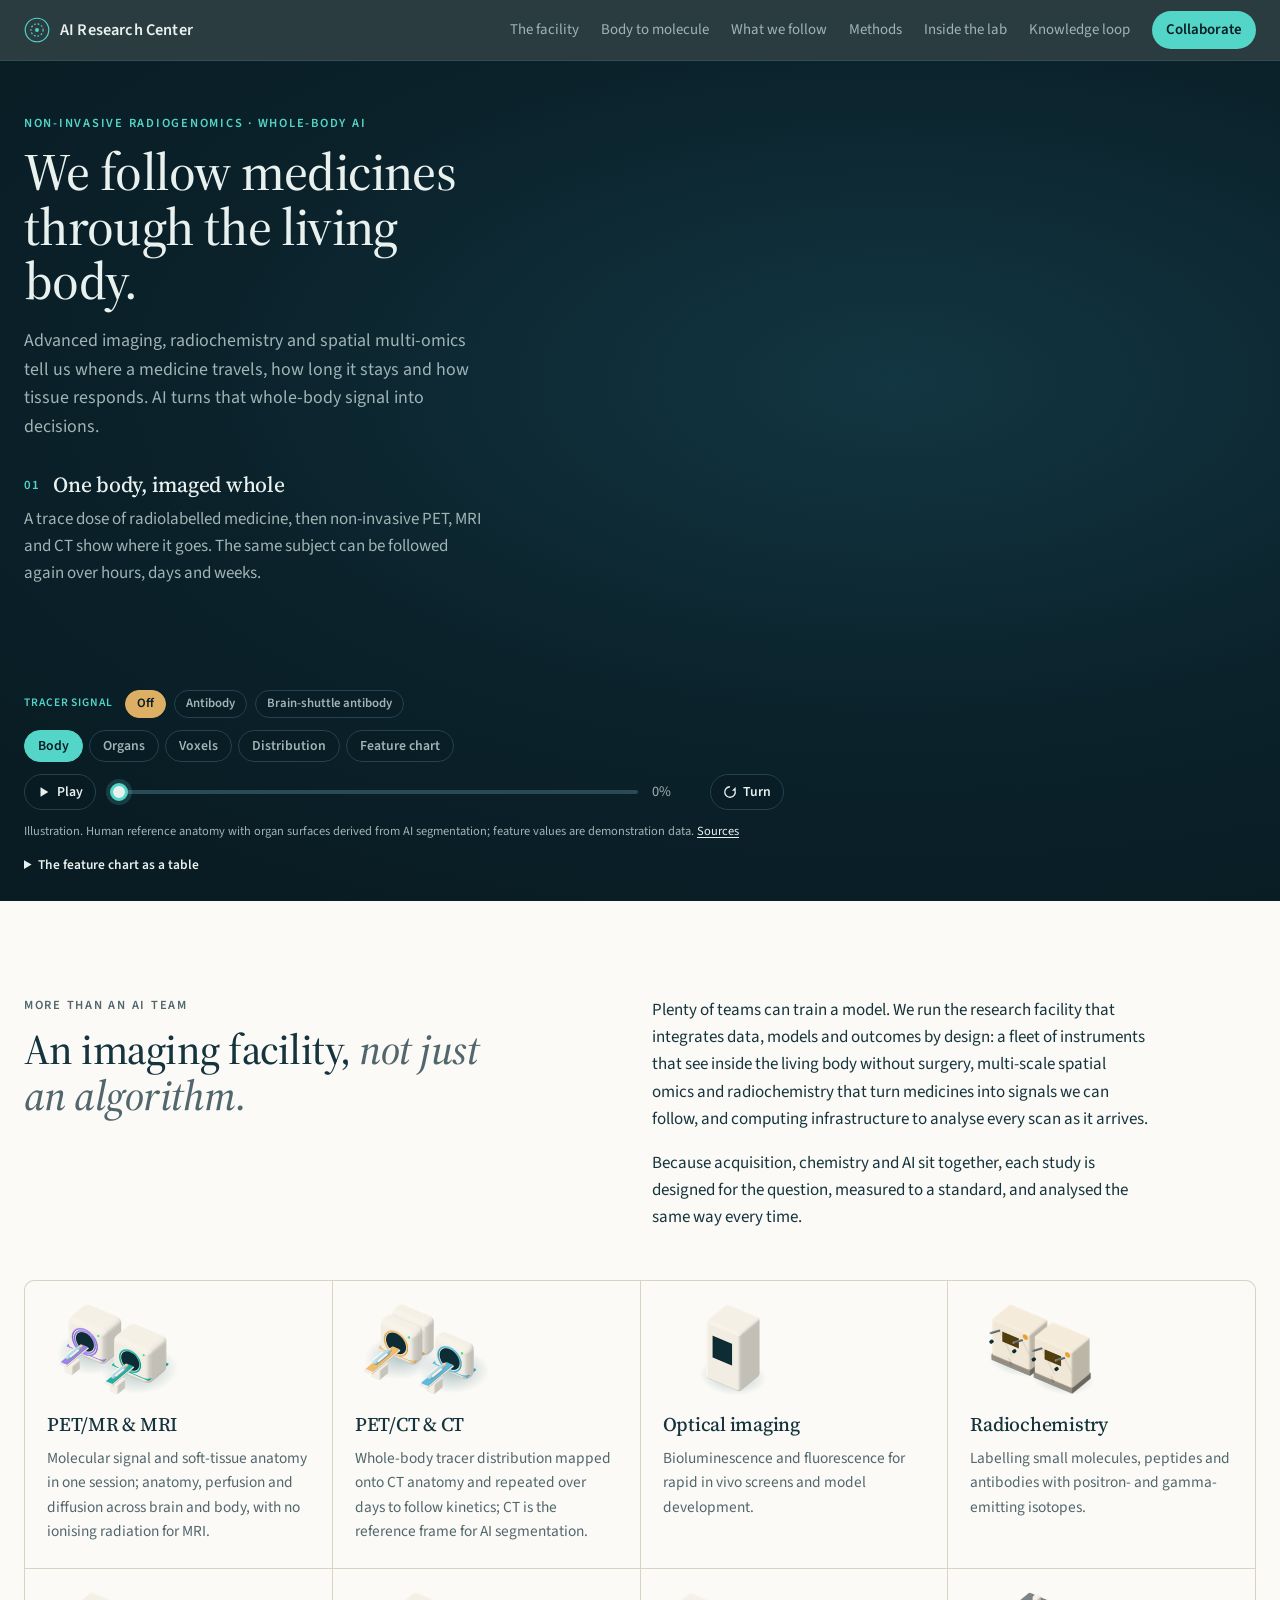
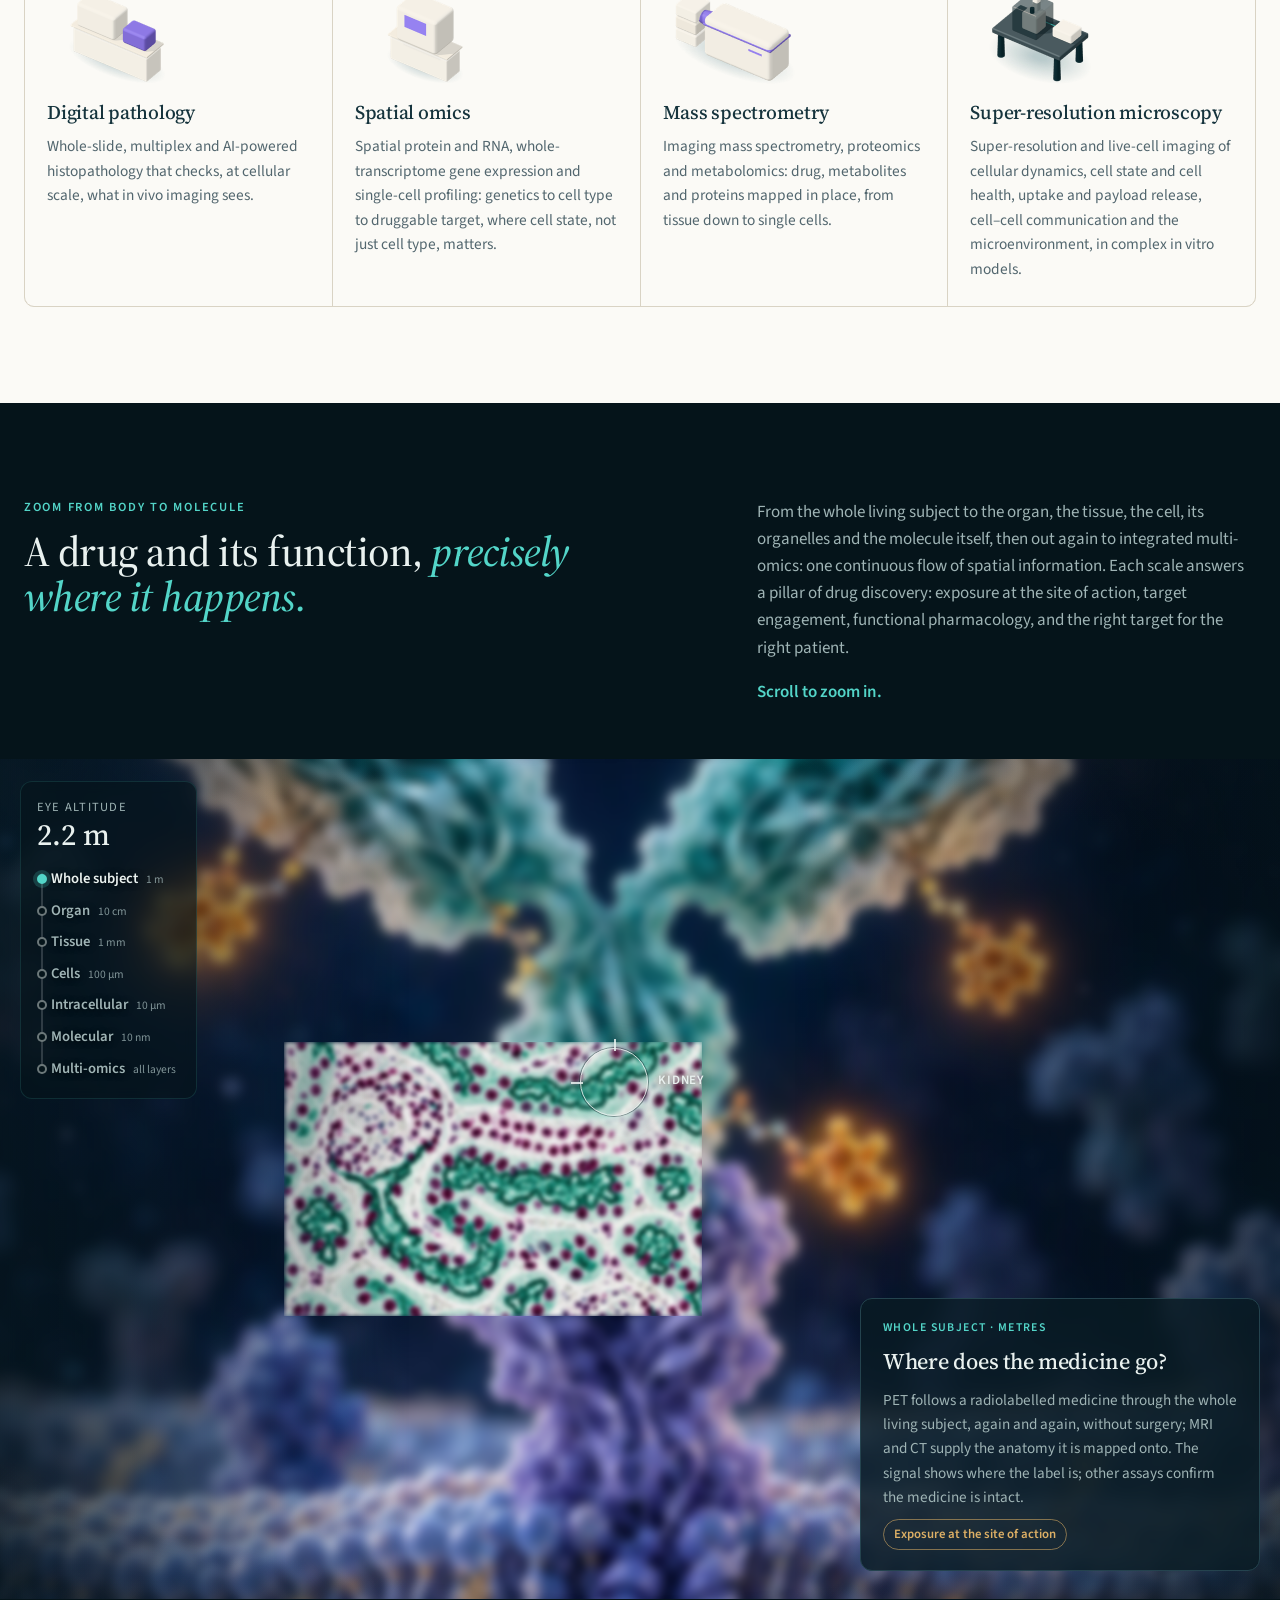
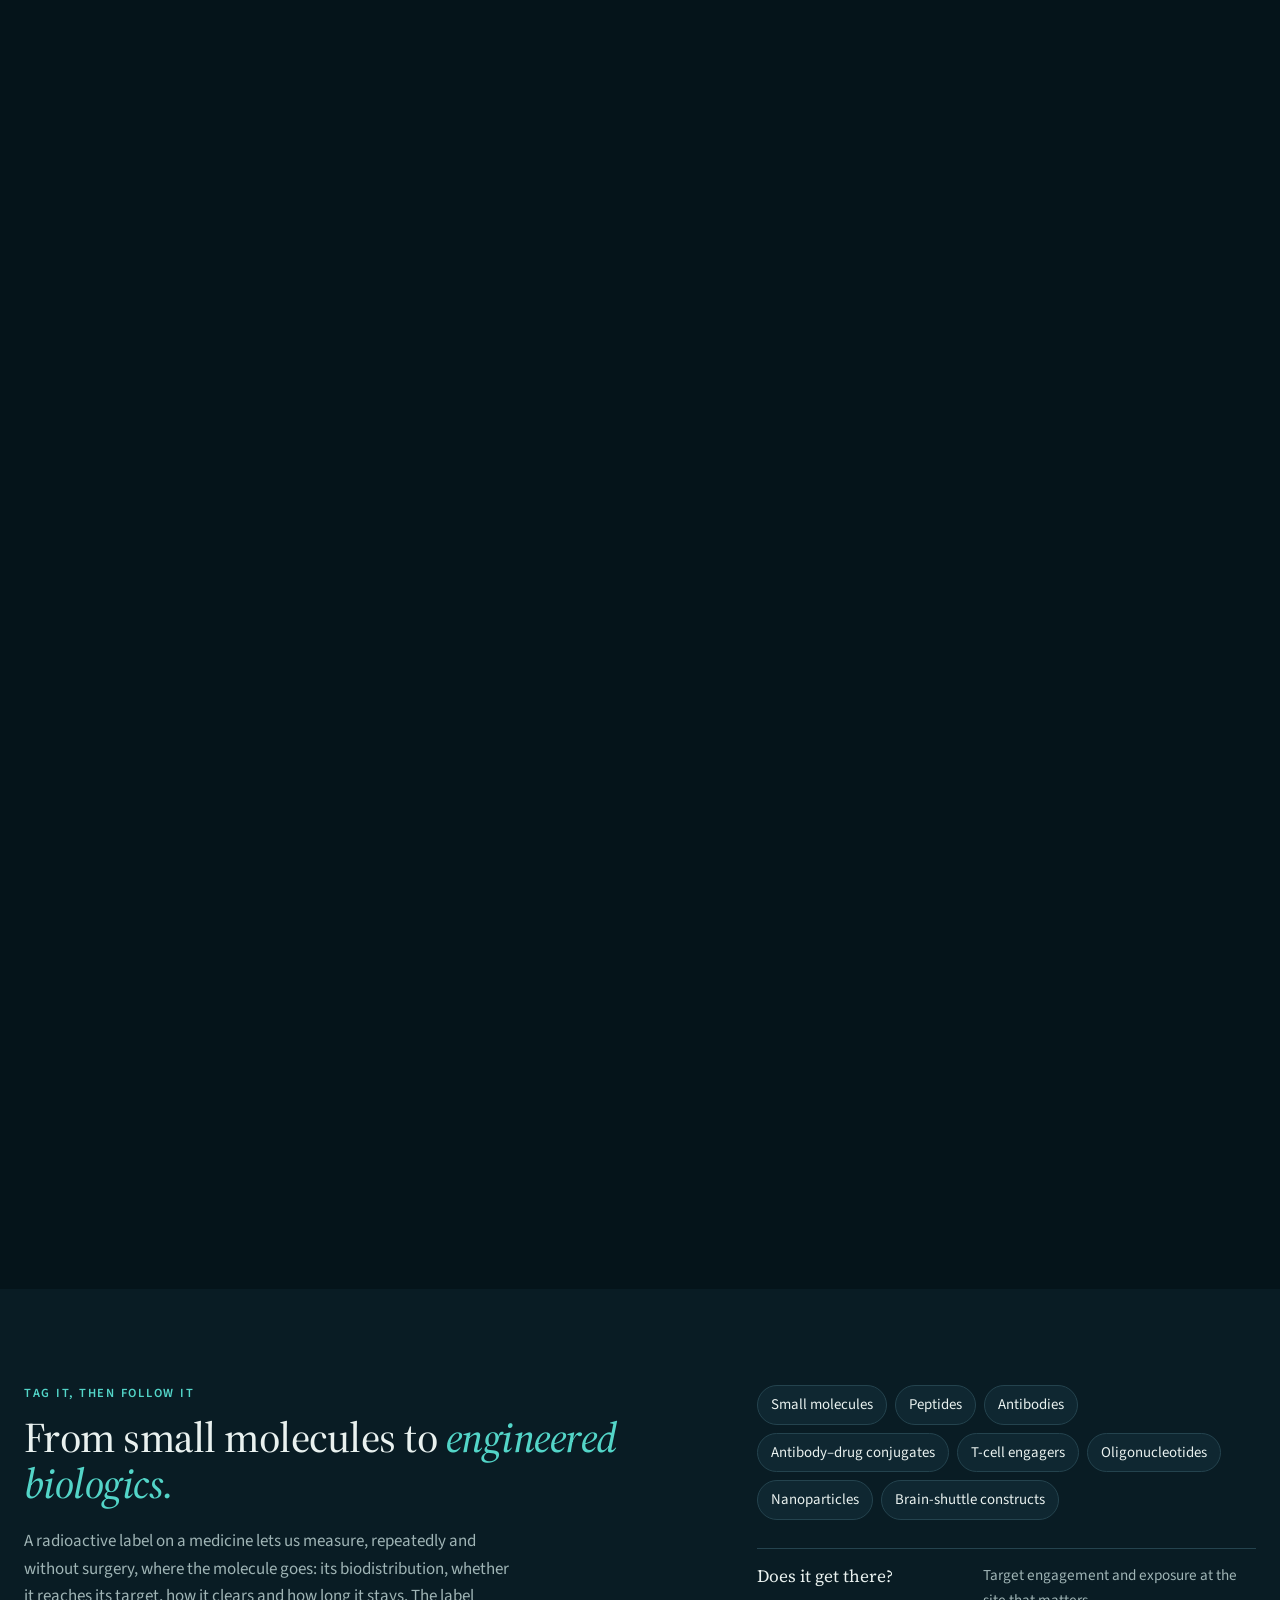
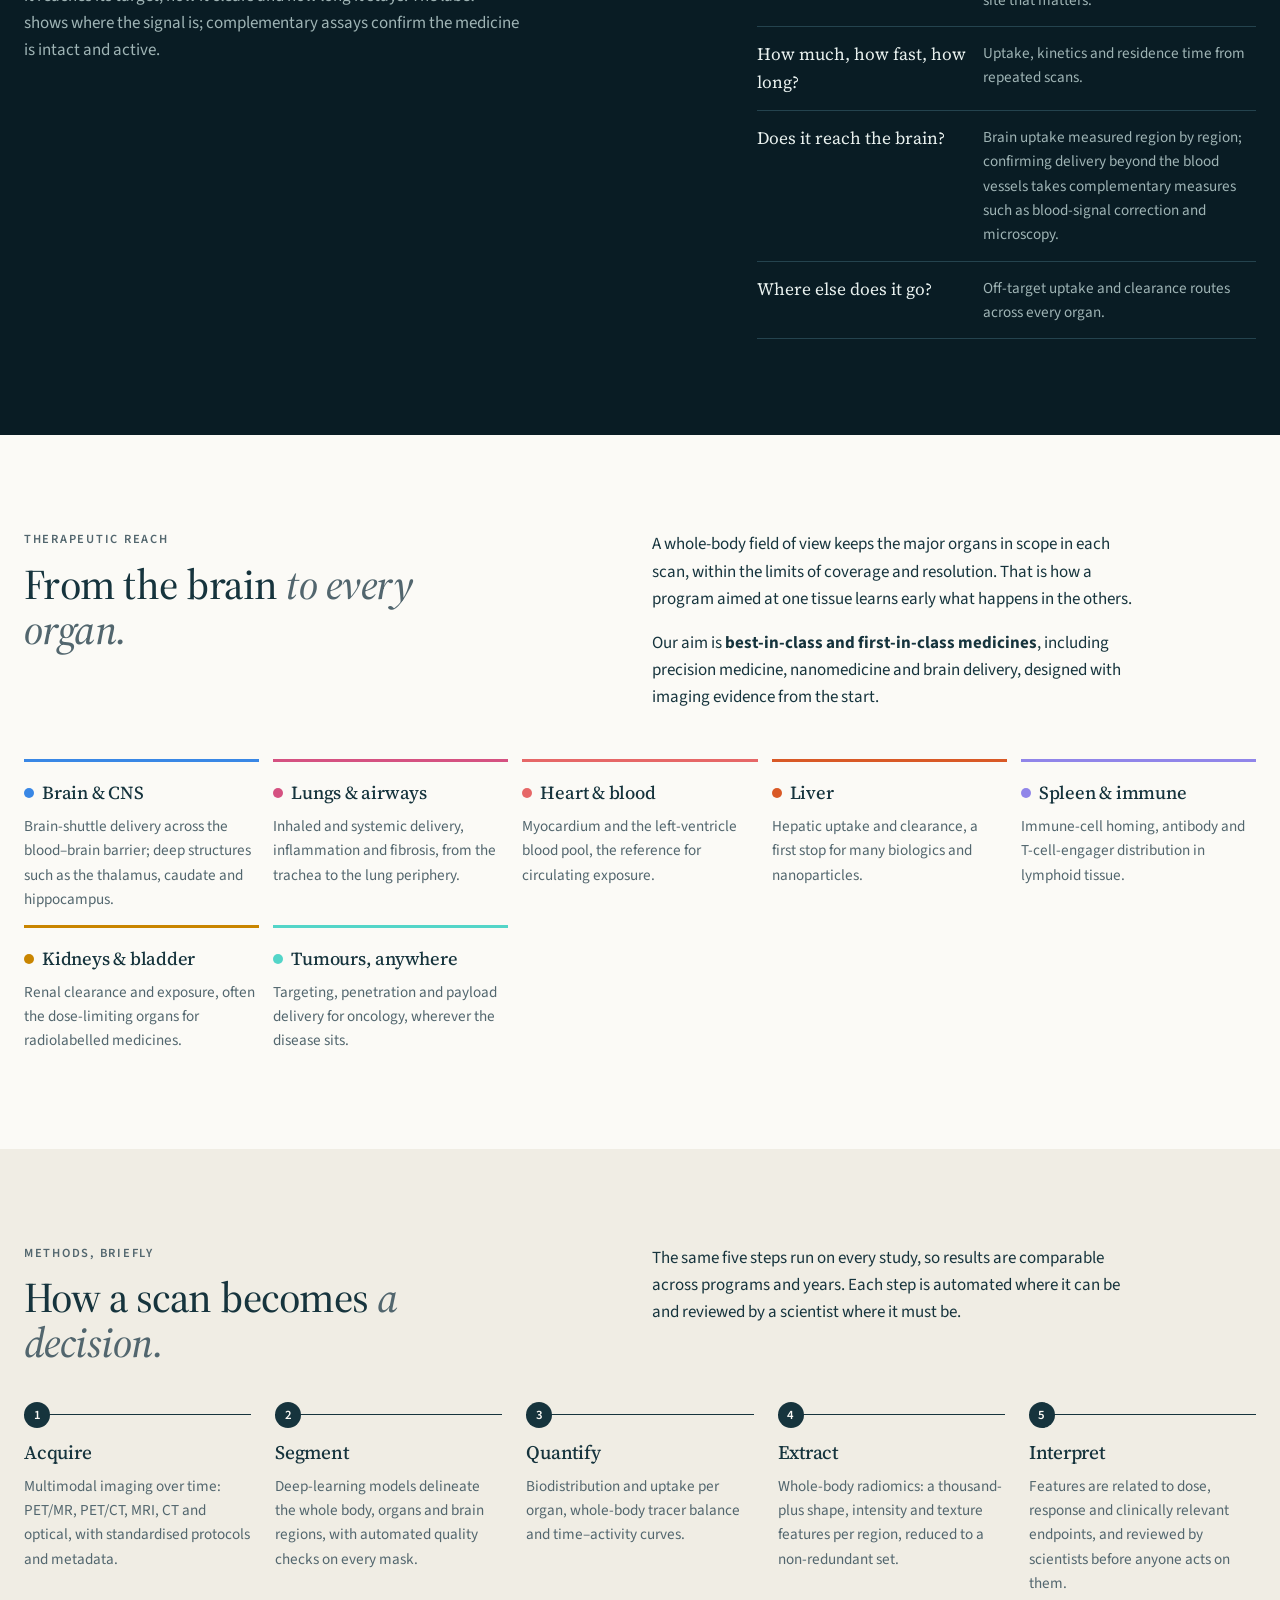
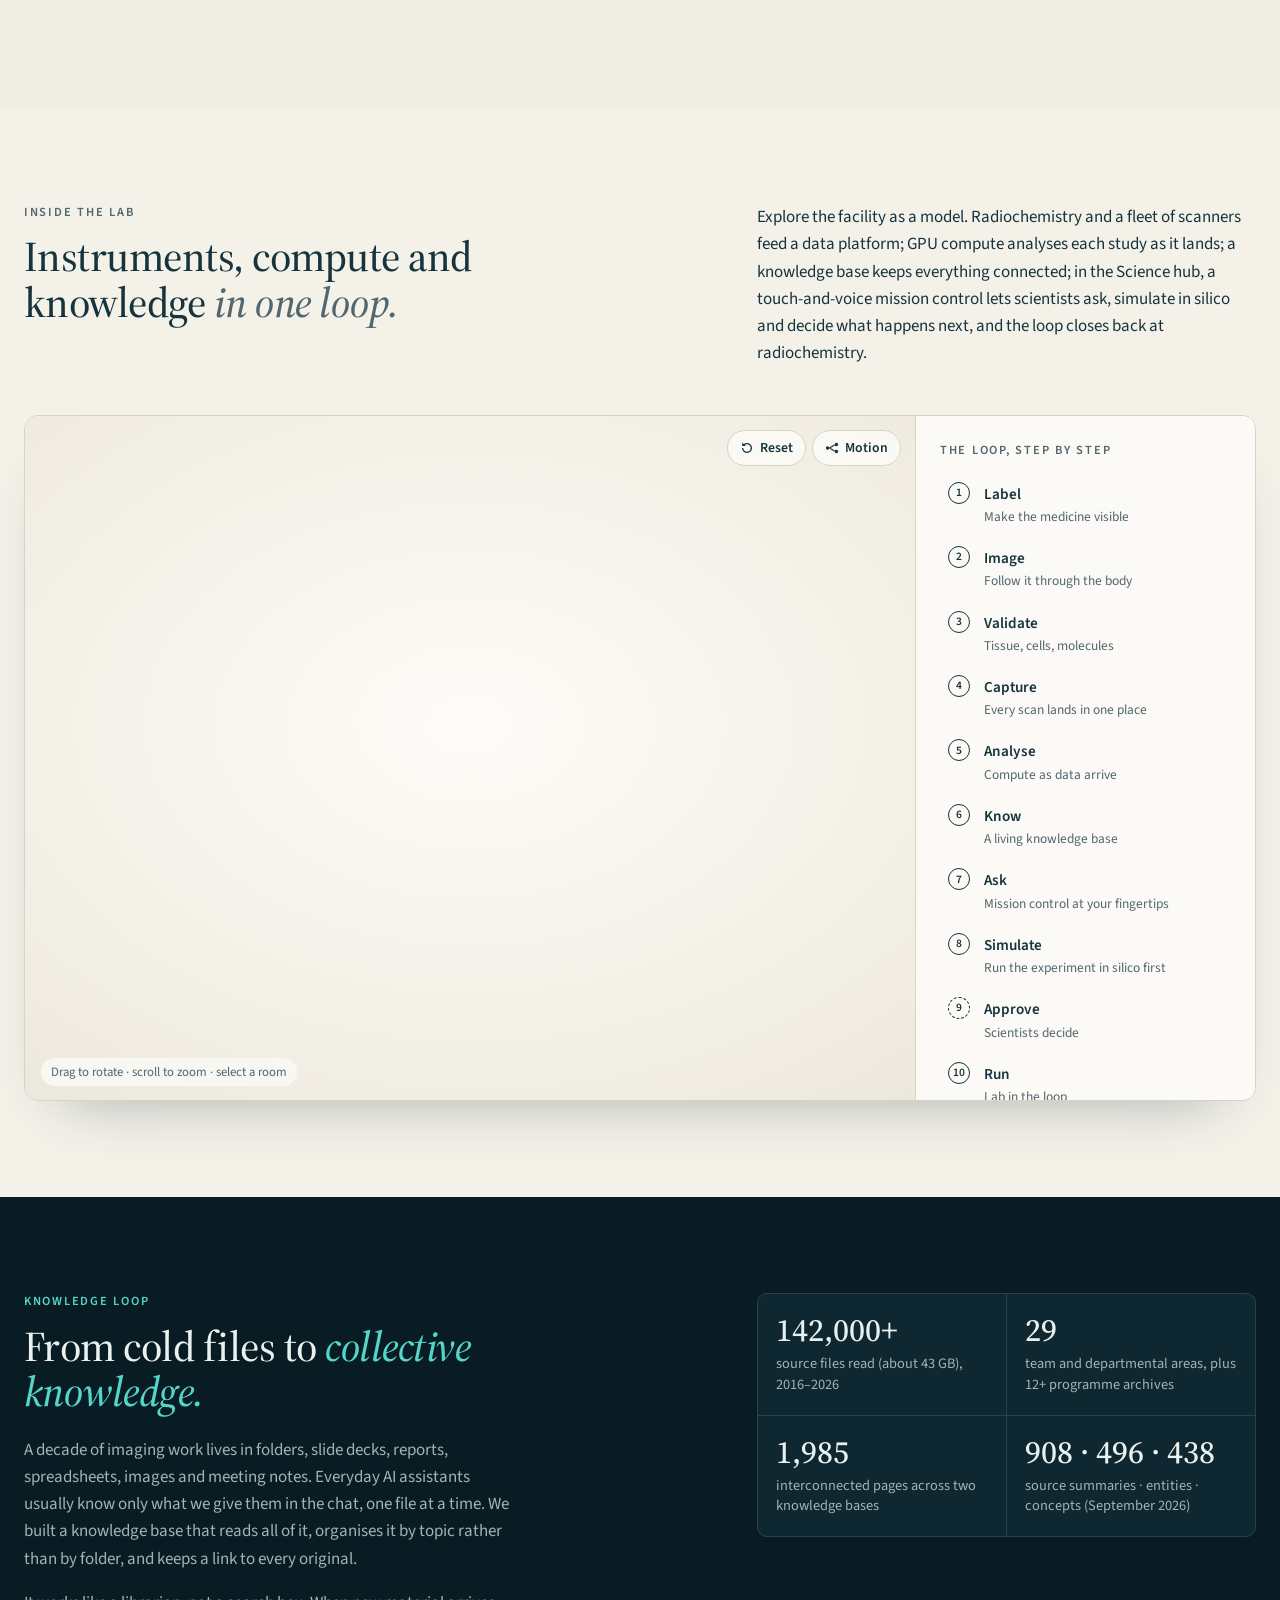
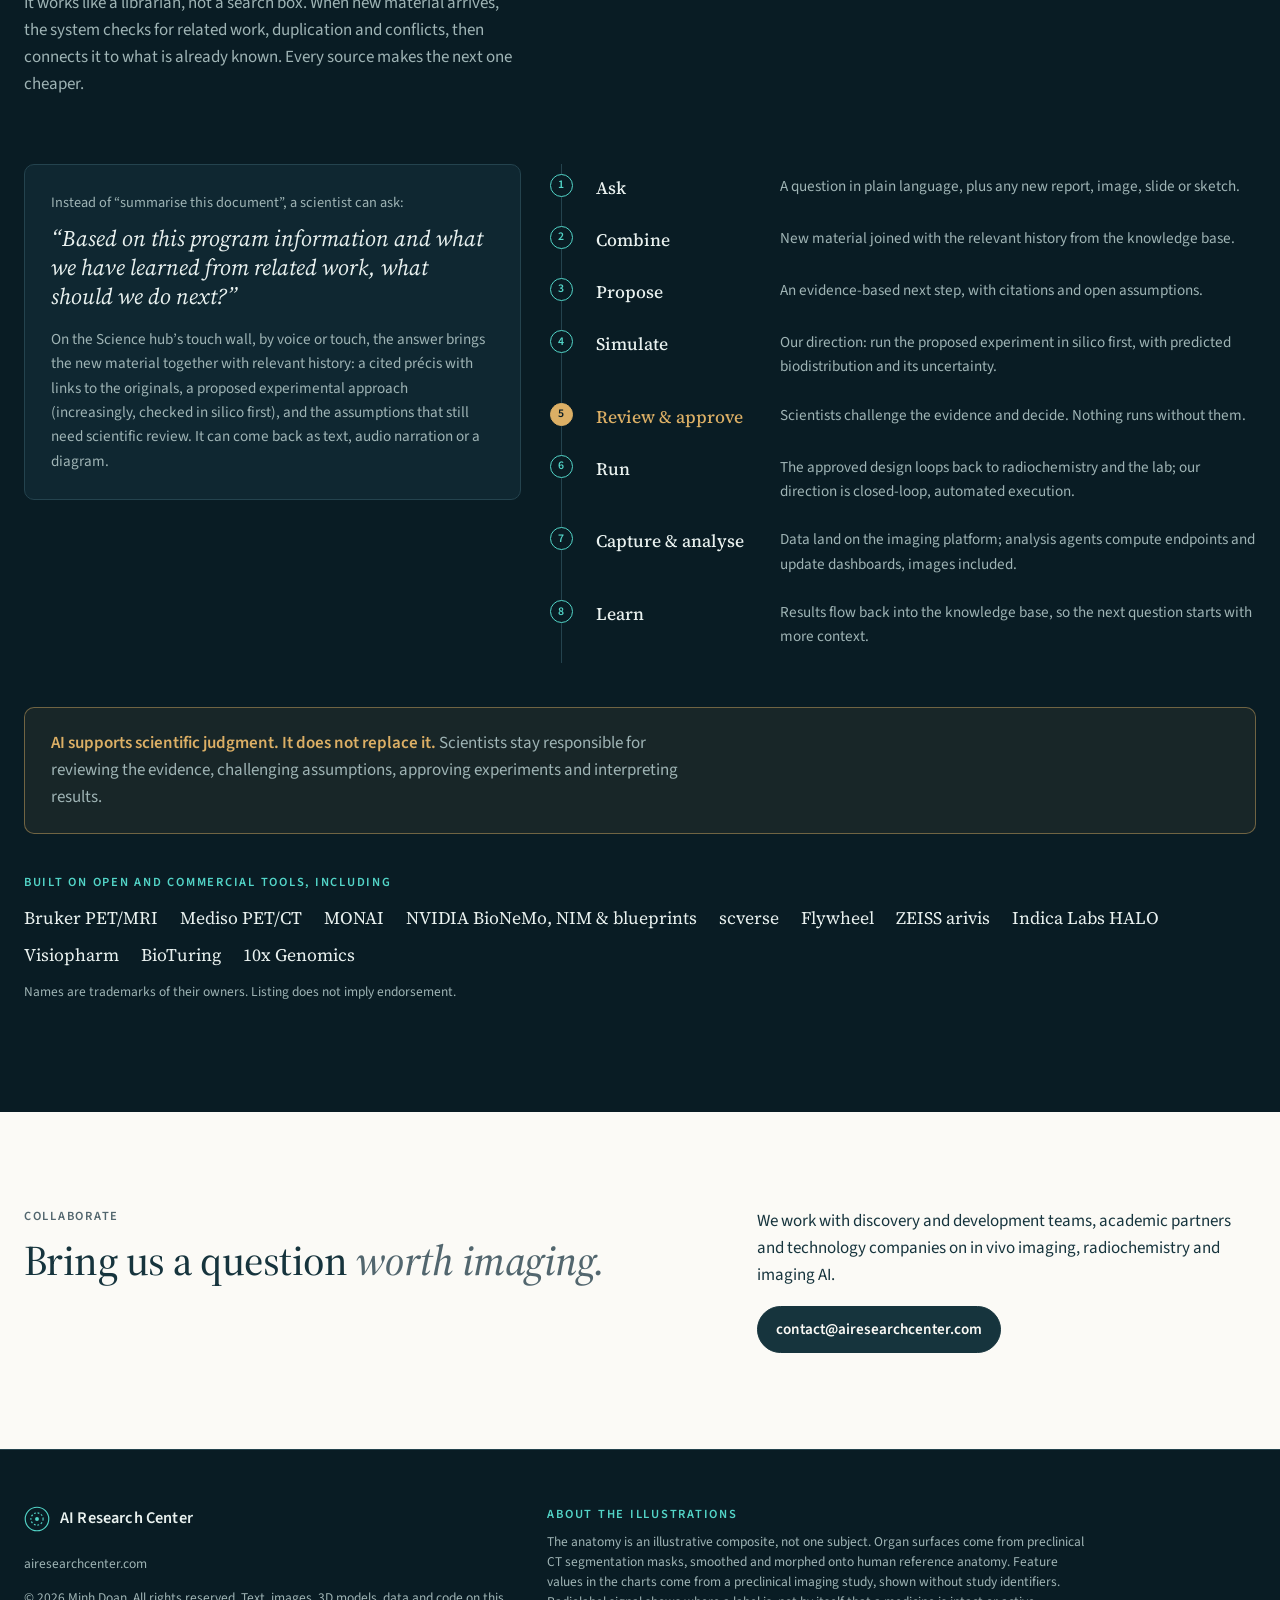
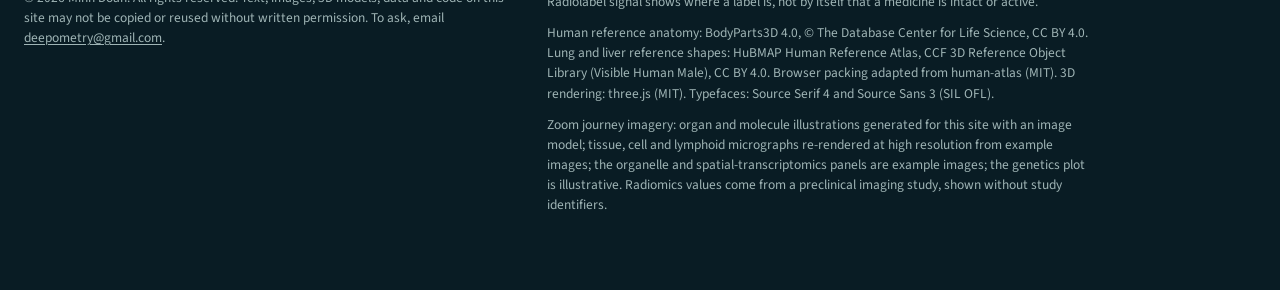
==== index.html @ 09bd1f8a "Publish site" ====
<!doctype html>
<html lang="en">
<head>
<meta charset="utf-8">
<meta name="viewport" content="width=device-width, initial-scale=1, viewport-fit=cover">
<title>AI Research Center · Bioimaging and AI</title>
<meta name="description" content="A research facility that pairs a fleet of biomedical imaging instruments, multi-omics and radiochemistry with AI, to understand the mechanism of action of medicines through the living body and turn whole-body signal into decisions.">
<meta name="theme-color" content="#091C24">
<meta property="og:title" content="AI Research Center · Bioimaging and AI">
<meta property="og:description" content="We follow medicines through the living body: PET/MR, PET/CT, MRI, radiotracers, integrated multi-omics and whole-body AI.">
<meta property="og:image" content="https://minh-doan.github.io/airesearchcenter-site/img/og.jpg">
<meta property="og:type" content="website">
<meta property="og:url" content="https://minh-doan.github.io/airesearchcenter-site/">
<link rel="canonical" href="https://minh-doan.github.io/airesearchcenter-site/">
<link rel="icon" href="img/favicon.svg" type="image/svg+xml">
<link rel="preload" href="fonts/source-serif-4-latin-opsz.woff2" as="font" type="font/woff2" crossorigin>
<link rel="preload" href="fonts/source-sans-3-latin-wght.woff2" as="font" type="font/woff2" crossorigin>
<link rel="stylesheet" href="css/site.css">
<script type="module" src="js/main.js"></script>
</head>
<body>
<a class="skip" href="#main">Skip to content</a>

<header class="masthead" data-theme="dark">
  <div class="wrap masthead-in">
    <a class="brand" href="#top" aria-label="AI Research Center, home">
      <svg class="brand-mark" viewBox="0 0 32 32" aria-hidden="true"><circle cx="16" cy="16" r="14.5" fill="none" stroke="currentColor" stroke-width="1.4"/><circle cx="16" cy="16" r="7.5" fill="none" stroke="currentColor" stroke-width="1.4" stroke-dasharray="2.2 2.2"/><circle cx="16" cy="16" r="2.4" fill="currentColor"/></svg>
      <span>AI Research Center</span>
    </a>
    <nav class="nav" aria-label="Sections">
      <a href="#facility">The facility</a>
      <a href="#scales">Body to molecule</a>
      <a href="#follow">What we follow</a>
      <a href="#methods">Methods</a>
      <a href="#lab">Inside the lab</a>
      <a href="#knowledge">Knowledge loop</a>
      <a class="nav-cta" href="#contact">Collaborate</a>
    </nav>
  </div>
</header>

<main id="main">

<!-- ============================ HERO ============================ -->
<section id="top" class="hero" data-theme="dark" aria-labelledby="hero-title">
  <div class="anat" id="anatomy" style="--anat-inset:.40">
    <div class="anat-stage">
      <canvas class="anat-canvas" aria-hidden="true"></canvas>
      <svg class="anat-lines" aria-hidden="true"></svg>
      <div class="anat-labels" aria-hidden="true"></div>
      <div class="anat-tip" role="status" hidden></div>
      <div class="anat-fallback">
        <img src="img/anatomy-poster.jpg" alt="Human body with segmented organs in colour inside a translucent skin" loading="lazy">
        <p>This interactive view needs WebGL. The five stages are described in the text.</p>
      </div>
      <div class="anat-loading" aria-hidden="true"><span></span>Loading anatomy</div>
    </div>

    <div class="hero-copy wrap">
      <p class="eyebrow">Non-invasive radiogenomics · Whole-body AI</p>
      <h1 id="hero-title">We follow medicines through the living body.</h1>
      <p class="lede">Advanced imaging, radiochemistry and spatial multi-omics tell us where a medicine travels, how long it stays and how tissue responds. AI turns that whole-body signal into decisions.</p>

      <div class="narrative" aria-live="polite">
        <article data-narrative="0" class="is-active">
          <h2><span>01</span> One body, imaged whole</h2>
          <p>A trace dose of radiolabelled medicine, then non-invasive PET, MRI and CT show where it goes. The same subject can be followed again over hours, days and weeks.</p>
        </article>
        <article data-narrative="1">
          <h2><span>02</span> Every organ, delineated by AI</h2>
          <p>Computer vision outlines more than 150 structures across the body, from the brain’s deep nuclei to the bones, so each signal is assigned to the place it comes from.</p>
        </article>
        <article data-narrative="2">
          <h2><span>03</span> From surfaces to measurements</h2>
          <p>Each region of interest becomes a cloud of voxels, and every voxel carries signal: tracer concentration for <strong>biodistribution</strong>, tissue texture for radiogenomics.</p>
        </article>
        <article data-narrative="3">
          <h2><span>04</span> Whole-body multi-omics features</h2>
          <p>Thousands of quantitative features per organ region describe shape, intensity, texture, tissue and cellular dynamics. Each column is one organ. Each dot is one feature of one region.</p>
        </article>
        <article data-narrative="4">
          <h2><span>05</span> A readout you can act on</h2>
          <p>Redundant features are denoised. The rest are compared across regions and timepoints, grouped by body system, ready to be linked to dose, response and clinically relevant endpoints.</p>
        </article>
      </div>
    </div>

    <div class="anat-controls wrap" role="group" aria-label="Anatomy to radiomics">
      <div class="tracer" role="group" aria-label="Tracer signal (illustrative)">
        <span class="tracer-k">Tracer signal</span>
        <button type="button" data-tracer="off" aria-pressed="true">Off</button>
        <button type="button" data-tracer="ab" aria-pressed="false">Antibody</button>
        <button type="button" data-tracer="shuttle" aria-pressed="false">Brain-shuttle antibody</button>
        <span class="tracer-legend" aria-hidden="true"><i></i><em>low</em><em>high</em></span>
        <span class="tracer-time" aria-live="polite"></span>
        <span class="tracer-note">Illustrative kinetics, not study data</span>
      </div>
      <div class="stops">
        <button type="button" data-stop="0" aria-pressed="true">Body</button>
        <button type="button" data-stop="1" aria-pressed="false">Organs</button>
        <button type="button" data-stop="2" aria-pressed="false">Voxels</button>
        <button type="button" data-stop="3" aria-pressed="false">Distribution</button>
        <button type="button" data-stop="4" aria-pressed="false">Feature chart</button>
      </div>
      <div class="scrub">
        <button type="button" class="anat-play icon-btn" aria-pressed="false"><svg viewBox="0 0 16 16" aria-hidden="true"><path class="i-play" d="M4 2.5v11l9-5.5z"/><path class="i-pause" d="M4 2.5h3v11H4zm5 0h3v11H9z"/></svg><span>Play</span></button>
        <label class="sr-only" for="anat-t">Morph from anatomy to radiomics</label>
        <input id="anat-t" class="anat-t" type="range" min="0" max="1000" step="1" value="0">
        <output class="anat-readout" for="anat-t">0%</output>
        <button type="button" class="anat-spin icon-btn" aria-pressed="true" title="Pause or resume the turning body and the tracer animation"><svg viewBox="0 0 16 16" aria-hidden="true"><path d="M8 2a6 6 0 1 0 5.7 4.1" fill="none" stroke="currentColor" stroke-width="1.5"/><path d="M14.5 2.2v4.3h-4.3z"/></svg><span>Turn</span></button>
      </div>
      <p class="anat-note">Illustration. Human reference anatomy with organ surfaces derived from AI segmentation; feature values are demonstration data. <a href="#credits">Sources</a></p>
      <details class="anat-data">
        <summary>The feature chart as a table</summary>
        <table>
          <caption>Per organ: region instances, features, mean z-score, and the share of values above +2σ and below −2σ. <span class="src"></span></caption>
          <thead><tr><th scope="col">Organ</th><th scope="col">System</th><th scope="col">Regions</th><th scope="col">Features</th><th scope="col">Mean z</th><th scope="col">Above +2σ</th><th scope="col">Below −2σ</th></tr></thead>
          <tbody></tbody>
        </table>
      </details>
    </div>
  </div>
</section>

<!-- ============================ FACILITY ============================ -->
<section id="facility" class="band" data-theme="light" aria-labelledby="facility-title">
  <div class="wrap grid-12">
    <div class="col-5">
      <p class="eyebrow">More than an AI team</p>
      <h2 id="facility-title" class="display">An imaging facility, <em>not just an algorithm.</em></h2>
    </div>
    <div class="col-6 col-start-7 prose">
      <p>Plenty of teams can train a model. We run the research facility that integrates data, models and outcomes by design: a fleet of instruments that see inside the living body without surgery, multi-scale spatial omics and radiochemistry that turn medicines into signals we can follow, and computing infrastructure to analyse every scan as it arrives.</p>
      <p>Because acquisition, chemistry and AI sit together, each study is designed for the question, measured to a standard, and analysed the same way every time.</p>
    </div>
  </div>

  <div class="wrap fleet" role="list">
    <article class="fleet-card" role="listitem">
      <img src="img/fleet-petmr-mri.png" alt="" width="160" height="96" loading="lazy">
      <h3>PET/MR <span class="amp">&amp;</span> MRI</h3><p>Molecular signal and soft-tissue anatomy in one session; anatomy, perfusion and diffusion across brain and body, with no ionising radiation for MRI.</p>
    </article>
    <article class="fleet-card" role="listitem">
      <img src="img/fleet-petct-ct.png" alt="" width="160" height="96" loading="lazy">
      <h3>PET/CT <span class="amp">&amp;</span> CT</h3><p>Whole-body tracer distribution mapped onto CT anatomy and repeated over days to follow kinetics; CT is the reference frame for AI segmentation.</p>
    </article>
    <article class="fleet-card" role="listitem">
      <img src="img/fleet-optical.png" alt="" width="160" height="96" loading="lazy">
      <h3>Optical imaging</h3><p>Bioluminescence and fluorescence for rapid in vivo screens and model development.</p>
    </article>
    <article class="fleet-card" role="listitem">
      <img src="img/fleet-radiochem.png" alt="" width="160" height="96" loading="lazy">
      <h3>Radiochemistry</h3><p>Labelling small molecules, peptides and antibodies with positron- and gamma-emitting isotopes.</p>
    </article>
    <article class="fleet-card" role="listitem">
      <img src="img/fleet-pathology.png" alt="" width="160" height="96" loading="lazy">
      <h3>Digital pathology</h3><p>Whole-slide, multiplex and AI-powered histopathology that checks, at cellular scale, what in vivo imaging sees.</p>
    </article>
    <article class="fleet-card" role="listitem">
      <img src="img/fleet-spatial.png" alt="" width="160" height="96" loading="lazy">
      <h3>Spatial omics</h3><p>Spatial protein and RNA, whole-transcriptome gene expression and single-cell profiling: genetics to cell type to druggable target, where cell state, not just cell type, matters.</p>
    </article>
    <article class="fleet-card" role="listitem">
      <img src="img/fleet-massspec.png" alt="" width="160" height="96" loading="lazy">
      <h3>Mass spectrometry</h3><p>Imaging mass spectrometry, proteomics and metabolomics: drug, metabolites and proteins mapped in place, from tissue down to single cells.</p>
    </article>
    <article class="fleet-card" role="listitem">
      <img src="img/fleet-superres.png" alt="" width="160" height="96" loading="lazy">
      <h3>Super-resolution microscopy</h3><p>Super-resolution and live-cell imaging of cellular dynamics, cell state and cell health, uptake and payload release, cell–cell communication and the microenvironment, in complex in vitro models.</p>
    </article>
  </div>
</section>

<!-- ============================ ZOOM: BODY TO MOLECULE ============================ -->
<section id="scales" class="scales" data-theme="dark" aria-labelledby="scales-title">
  <div class="wrap grid-12 scales-intro">
    <div class="col-6">
      <p class="eyebrow">Zoom from body to molecule</p>
      <h2 id="scales-title" class="display">A drug and its function, <em>precisely where it happens.</em></h2>
    </div>
    <div class="col-5 col-start-8">
      <p class="prose-dark">From the whole living subject to the organ, the tissue, the cell, its organelles and the molecule itself, then out again to integrated multi-omics: one continuous flow of spatial information. Each scale answers a pillar of drug discovery: exposure at the site of action, target engagement, functional pharmacology, and the right target for the right patient.</p>
      <p class="prose-dark sc-hint">Scroll to zoom in.</p>
    </div>
  </div>
  <div class="scales-track" style="--levels:7">
    <div class="scales-view">
      <div class="scales-layers" aria-hidden="true">
        <figure class="sc-layer" data-fx=".48" data-fy=".385" data-target="Kidney"><img src="img/scale/0-body.jpg" alt="" decoding="async"></figure>
        <figure class="sc-layer" data-fx=".33" data-fy=".5" data-target="Renal cortex"><img src="img/scale/1-organ.jpg" alt="" loading="lazy" decoding="async"></figure>
        <figure class="sc-layer" data-fx=".6" data-fy=".48" data-target="Tubule epithelium"><img src="img/scale/2-tissue.jpg" alt="" loading="lazy" decoding="async"></figure>
        <figure class="sc-layer" data-fx=".2" data-fy=".42" data-target="Endosomes"><img src="img/scale/3-cells.jpg" alt="" loading="lazy" decoding="async"></figure>
        <figure class="sc-layer" data-fx=".68" data-fy=".62" data-target="Target receptor"><img src="img/scale/4-organelles.jpg" alt="" loading="lazy" decoding="async"></figure>
        <figure class="sc-layer" data-fx=".5" data-fy=".45" data-target="Molecular layers"><img src="img/scale/5-molecule.jpg" alt="" loading="lazy" decoding="async"></figure>
        <div class="sc-layer sc-omics">
          <div class="sc-stack">
            <div class="sc-plate" style="--i:0"><img src="img/scale/omics-genetics.jpg" alt="" loading="lazy"></div>
            <div class="sc-plate" style="--i:1"><img src="img/scale/omics-umap.jpg" alt="" loading="lazy"></div>
            <div class="sc-plate" style="--i:2"><img src="img/scale/omics-clusters.jpg" alt="" loading="lazy"></div>
            <div class="sc-plate" style="--i:3"><img src="img/scale/omics-expression.jpg" alt="" loading="lazy"></div>
            <div class="sc-plate" style="--i:4"><img src="img/scale/omics-proteomics.jpg" alt="" loading="lazy"></div>
          </div>
          <ol class="sc-legend">
            <li>Spatial proteomics</li><li>Gene expression in place</li><li>Spatial transcriptomics</li><li>Single-cell states</li><li>Human genetics</li>
          </ol>
        </div>
      </div>
      <div class="sc-vignette" aria-hidden="true"></div>
      <div class="sc-reticle" aria-hidden="true"><i></i><span></span></div>
      <div class="sc-hud">
        <p class="sc-alt" aria-hidden="true">Eye altitude <b class="sc-alt-v">2.2 m</b></p>
        <ol class="sc-ladder" aria-label="Scale">
          <li class="is-active"><button type="button">Whole subject</button><small>1 m</small></li>
          <li><button type="button">Organ</button><small>10 cm</small></li>
          <li><button type="button">Tissue</button><small>1 mm</small></li>
          <li><button type="button">Cells</button><small>100 µm</small></li>
          <li><button type="button">Intracellular</button><small>10 µm</small></li>
          <li><button type="button">Molecular</button><small>10 nm</small></li>
          <li><button type="button">Multi-omics</button><small>all layers</small></li>
        </ol>
      </div>
      <p class="sr-only sc-announce" aria-live="polite"></p>
      <div class="sc-cards">
        <article class="sc-card is-active"><p class="k">Whole subject · metres</p><h3>Where does the medicine go?</h3><p>PET follows a radiolabelled medicine through the whole living subject, again and again, without surgery; MRI and CT supply the anatomy it is mapped onto. The signal shows where the label is; other assays confirm the medicine is intact.</p><p class="pillar">Exposure at the site of action</p></article>
        <article class="sc-card"><p class="k">Organ · centimetres</p><h3>How much reaches the organ that matters?</h3><p>AI outlines more than 150 structures, so uptake, perfusion and radiomics are measured organ by organ. Here, the kidney: often dose-limiting for radiolabelled medicines.</p><p class="pillar">Exposure at the site of action</p></article>
        <article class="sc-card"><p class="k">Tissue · millimetres</p><h3>Where in the tissue did it land?</h3><p>Whole-slide, multiplex and AI-powered histopathology resolve glomeruli and tubules, placing the drug against the tissue’s own architecture.</p><p class="pillar">Target localisation</p></article>
        <article class="sc-card"><p class="k">Cells · 100 micrometres</p><h3>Which cells, in which state?</h3><p>Live-cell and 3D imaging of complex in vitro models: cellular dynamics, cell state and cell health, cell–cell communication and the microenvironment.</p><p class="pillar">Target engagement</p></article>
        <article class="sc-card"><p class="k">Intracellular · 10 micrometres</p><h3>Inside the cell</h3><p>Super-resolution microscopy follows uptake, endosomal escape and payload release, organelle by organelle.</p><p class="pillar">Target engagement</p></article>
        <article class="sc-card"><p class="k">Molecular · nanometres</p><h3>The molecule and its target</h3><p>Imaging mass spectrometry and single-molecule imaging map the drug, its metabolites and its target in place. Illustration generated for this site.</p><p class="pillar">Functional pharmacology</p></article>
        <article class="sc-card"><p class="k">Multi-omics · every layer</p><h3>Integrated multi-omics</h3><p>Human genetics, single-cell states, spatial transcriptomics and spatial proteomics aligned to the image: genetics to cell type to druggable target.</p><p class="pillar">Right target, right patient</p></article>
      </div>
    </div>
  </div>
</section>

<!-- ============================ WHAT WE FOLLOW ============================ -->
<section id="follow" class="band band-ink" data-theme="dark" aria-labelledby="follow-title">
  <div class="wrap grid-12">
    <div class="col-6">
      <p class="eyebrow">Tag it, then follow it</p>
      <h2 id="follow-title" class="display">From small molecules to <em>engineered biologics.</em></h2>
      <p class="prose-dark">A radioactive label on a medicine lets us measure, repeatedly and without surgery, where the molecule goes: its biodistribution, whether it reaches its target, how it clears and how long it stays. The label shows where the signal is; complementary assays confirm the medicine is intact and active.</p>
    </div>
    <div class="col-5 col-start-8">
      <ul class="chips" aria-label="What we can label and follow">
        <li>Small molecules</li><li>Peptides</li><li>Antibodies</li><li>Antibody–drug conjugates</li>
        <li>T-cell engagers</li><li>Oligonucleotides</li><li>Nanoparticles</li><li>Brain-shuttle constructs</li>
      </ul>
      <dl class="questions">
        <div><dt>Does it get there?</dt><dd>Target engagement and exposure at the site that matters.</dd></div>
        <div><dt>How much, how fast, how long?</dt><dd>Uptake, kinetics and residence time from repeated scans.</dd></div>
        <div><dt>Does it reach the brain?</dt><dd>Brain uptake measured region by region; confirming delivery beyond the blood vessels takes complementary measures such as blood-signal correction and microscopy.</dd></div>
        <div><dt>Where else does it go?</dt><dd>Off-target uptake and clearance routes across every organ.</dd></div>
      </dl>
    </div>
  </div>
</section>

<!-- ============================ REACH ============================ -->
<section id="reach" class="band" data-theme="light" aria-labelledby="reach-title">
  <div class="wrap grid-12">
    <div class="col-5">
      <p class="eyebrow">Therapeutic reach</p>
      <h2 id="reach-title" class="display">From the brain <em>to every organ.</em></h2>
    </div>
    <div class="col-6 col-start-7 prose">
      <p>A whole-body field of view keeps the major organs in scope in each scan, within the limits of coverage and resolution. That is how a program aimed at one tissue learns early what happens in the others.</p>
      <p>Our aim is <strong>best-in-class and first-in-class medicines</strong>, including precision medicine, nanomedicine and brain delivery, designed with imaging evidence from the start.</p>
    </div>
  </div>
  <div class="wrap organs-grid" role="list">
    <article role="listitem" style="--c:#3987e5"><h3>Brain &amp; CNS</h3><p>Brain-shuttle delivery across the blood–brain barrier; deep structures such as the thalamus, caudate and hippocampus.</p></article>
    <article role="listitem" style="--c:#d55181"><h3>Lungs &amp; airways</h3><p>Inhaled and systemic delivery, inflammation and fibrosis, from the trachea to the lung periphery.</p></article>
    <article role="listitem" style="--c:#e66767"><h3>Heart &amp; blood</h3><p>Myocardium and the left-ventricle blood pool, the reference for circulating exposure.</p></article>
    <article role="listitem" style="--c:#d95926"><h3>Liver</h3><p>Hepatic uptake and clearance, a first stop for many biologics and nanoparticles.</p></article>
    <article role="listitem" style="--c:#9085e9"><h3>Spleen &amp; immune</h3><p>Immune-cell homing, antibody and T-cell-engager distribution in lymphoid tissue.</p></article>
    <article role="listitem" style="--c:#c98500"><h3>Kidneys &amp; bladder</h3><p>Renal clearance and exposure, often the dose-limiting organs for radiolabelled medicines.</p></article>
    <article role="listitem" style="--c:#53d5c8"><h3>Tumours, anywhere</h3><p>Targeting, penetration and payload delivery for oncology, wherever the disease sits.</p></article>
  </div>
</section>

<!-- ============================ METHODS ============================ -->
<section id="methods" class="band band-soft" data-theme="light" aria-labelledby="methods-title">
  <div class="wrap grid-12">
    <div class="col-5">
      <p class="eyebrow">Methods, briefly</p>
      <h2 id="methods-title" class="display">How a scan becomes <em>a decision.</em></h2>
    </div>
    <div class="col-6 col-start-7 prose">
      <p>The same five steps run on every study, so results are comparable across programs and years. Each step is automated where it can be and reviewed by a scientist where it must be.</p>
    </div>
  </div>
  <ol class="wrap steps">
    <li><span class="n">1</span><h3>Acquire</h3><p>Multimodal imaging over time: PET/MR, PET/CT, MRI, CT and optical, with standardised protocols and metadata.</p></li>
    <li><span class="n">2</span><h3>Segment</h3><p>Deep-learning models delineate the whole body, organs and brain regions, with automated quality checks on every mask.</p></li>
    <li><span class="n">3</span><h3>Quantify</h3><p>Biodistribution and uptake per organ, whole-body tracer balance and time–activity curves.</p></li>
    <li><span class="n">4</span><h3>Extract</h3><p>Whole-body radiomics: a thousand-plus shape, intensity and texture features per region, reduced to a non-redundant set.</p></li>
    <li><span class="n">5</span><h3>Interpret</h3><p>Features are related to dose, response and clinically relevant endpoints, and reviewed by scientists before anyone acts on them.</p></li>
  </ol>
</section>

<!-- ============================ 3D FACILITY ============================ -->
<section id="lab" class="band band-ivory lab" data-theme="light" aria-labelledby="lab-title">
  <div class="wrap grid-12">
    <div class="col-6">
      <p class="eyebrow">Inside the lab</p>
      <h2 id="lab-title" class="display">Instruments, compute and knowledge <em>in one loop.</em></h2>
    </div>
    <div class="col-5 col-start-8 prose">
      <p>Explore the facility as a model. Radiochemistry and a fleet of scanners feed a data platform; GPU compute analyses each study as it lands; a knowledge base keeps everything connected; in the Science hub, a touch-and-voice mission control lets scientists ask, simulate in silico and decide what happens next, and the loop closes back at radiochemistry.</p>
    </div>
  </div>
  <div class="facility" id="facility3d" data-src="">
    <div class="fac-stage">
      <canvas class="fac-canvas" aria-hidden="true"></canvas>
      <div class="fac-labels" aria-hidden="true"></div>
      <div class="fac-tip" role="status" hidden></div>
      <div class="fac-loading" aria-hidden="true"><span></span>Loading the facility model</div>
      <div class="fac-fallback"><img src="img/facility-poster.jpg" alt="Cutaway model of the facility: radiochemistry, imaging hall, pathology and spatial biology, data centre, knowledge core, science hub and automated lab" loading="lazy"><p>The interactive model needs WebGL. The steps of the loop are listed alongside.</p></div>
      <div class="fac-hint"><span class="h-mouse">Drag to rotate · scroll to zoom · select a room</span><span class="h-touch">Swipe sideways to rotate · pinch to zoom · tap a room</span></div>
      <div class="fac-tools" role="group" aria-label="View">
        <button type="button" class="icon-btn fac-reset" title="Reset view"><svg viewBox="0 0 16 16" aria-hidden="true"><path d="M3 8a5 5 0 1 0 1.5-3.6" fill="none" stroke="currentColor" stroke-width="1.5"/><path d="M2.5 1.8v4h4z"/></svg><span>Reset</span></button>
        <button type="button" class="icon-btn fac-flow" aria-pressed="true" title="Pause or resume motion"><svg viewBox="0 0 16 16" aria-hidden="true"><circle cx="3" cy="8" r="2"/><circle cx="13" cy="4" r="2"/><circle cx="13" cy="12" r="2"/><path d="M5 8l6-3.5M5 8l6 3.5" fill="none" stroke="currentColor" stroke-width="1.3"/></svg><span>Motion</span></button>
      </div>
    </div>
    <aside class="fac-panel" aria-live="polite">
      <div class="fac-tour">
        <p class="eyebrow">The loop, step by step</p>
        <ol class="fac-steps"></ol>
        <div class="fac-nav">
          <button type="button" class="btn btn-primary fac-next">Start the tour</button>
        </div>
      </div>
      <div class="fac-detail" hidden>
        <p class="eyebrow fac-detail-kicker"></p>
        <h3 class="fac-detail-title" tabindex="-1"></h3>
        <div class="fac-detail-body"></div>
        <div class="fac-nav"><button type="button" class="btn fac-dprev">Back</button><button type="button" class="btn btn-primary fac-dnext">Next</button></div>
        <button type="button" class="btn fac-close">All steps</button>
      </div>
    </aside>
  </div>
</section>

<!-- ============================ KNOWLEDGE ============================ -->
<section id="knowledge" class="band band-ink" data-theme="dark" aria-labelledby="knowledge-title">
  <div class="wrap grid-12">
    <div class="col-6">
      <p class="eyebrow">Knowledge loop</p>
      <h2 id="knowledge-title" class="display">From cold files to <em>collective knowledge.</em></h2>
      <p class="prose-dark">A decade of imaging work lives in folders, slide decks, reports, spreadsheets, images and meeting notes. Everyday AI assistants usually know only what we give them in the chat, one file at a time. We built a knowledge base that reads all of it, organises it by topic rather than by folder, and keeps a link to every original.</p>
      <p class="prose-dark">It works like a librarian, not a search box. When new material arrives, the system checks for related work, duplication and conflicts, then connects it to what is already known. Every source makes the next one cheaper.</p>
    </div>
    <div class="col-5 col-start-8">
      <dl class="stats">
        <div><dt>142,000+</dt><dd>source files read (about 43 GB), 2016–2026</dd></div>
        <div><dt>29</dt><dd>team and departmental areas, plus 12+ programme archives</dd></div>
        <div><dt>1,985</dt><dd>interconnected pages across two knowledge bases</dd></div>
        <div><dt>908 · 496 · 438</dt><dd>source summaries · entities · concepts (September 2026)</dd></div>
      </dl>
    </div>
  </div>

  <div class="wrap ask">
    <figure class="ask-card">
      <figcaption>Instead of “summarise this document”, a scientist can ask:</figcaption>
      <blockquote>“Based on this program information and what we have learned from related work, what should we do next?”</blockquote>
      <p>On the Science hub’s touch wall, by voice or touch, the answer brings the new material together with relevant history: a cited précis with links to the originals, a proposed experimental approach (increasingly, checked in silico first), and the assumptions that still need scientific review. It can come back as text, audio narration or a diagram.</p>
    </figure>
    <ol class="loop" aria-label="The lab-in-the-loop cycle">
      <li><b>Ask</b><span>A question in plain language, plus any new report, image, slide or sketch.</span></li>
      <li><b>Combine</b><span>New material joined with the relevant history from the knowledge base.</span></li>
      <li><b>Propose</b><span>An evidence-based next step, with citations and open assumptions.</span></li>
      <li><b>Simulate</b><span>Our direction: run the proposed experiment in silico first, with predicted biodistribution and its uncertainty.</span></li>
      <li class="gate"><b>Review &amp; approve</b><span>Scientists challenge the evidence and decide. Nothing runs without them.</span></li>
      <li><b>Run</b><span>The approved design loops back to radiochemistry and the lab; our direction is closed-loop, automated execution.</span></li>
      <li><b>Capture &amp; analyse</b><span>Data land on the imaging platform; analysis agents compute endpoints and update dashboards, images included.</span></li>
      <li><b>Learn</b><span>Results flow back into the knowledge base, so the next question starts with more context.</span></li>
    </ol>
  </div>

  <div class="wrap principle">
    <p><strong>AI supports scientific judgment. It does not replace it.</strong> Scientists stay responsible for reviewing the evidence, challenging assumptions, approving experiments and interpreting results.</p>
  </div>

  <div class="wrap ecosystem">
    <p class="eyebrow">Built on open and commercial tools, including</p>
    <ul>
      <li>Bruker PET/MRI</li><li>Mediso PET/CT</li><li>MONAI</li><li>NVIDIA BioNeMo, NIM &amp; blueprints</li><li>scverse</li><li>Flywheel</li><li>ZEISS arivis</li>
      <li>Indica Labs HALO</li><li>Visiopharm</li><li>BioTuring</li><li>10x Genomics</li>
    </ul>
    <p class="fine">Names are trademarks of their owners. Listing does not imply endorsement.</p>
  </div>
</section>

<!-- ============================ CONTACT ============================ -->
<section id="contact" class="band" data-theme="light" aria-labelledby="contact-title">
  <div class="wrap grid-12">
    <div class="col-6">
      <p class="eyebrow">Collaborate</p>
      <h2 id="contact-title" class="display">Bring us a question <em>worth imaging.</em></h2>
    </div>
    <div class="col-5 col-start-8 prose">
      <p>We work with discovery and development teams, academic partners and technology companies on in vivo imaging, radiochemistry and imaging AI.</p>
      <p><a class="btn btn-primary" href="mailto:deepometry@gmail.com">contact@airesearchcenter.com</a></p>
    </div>
  </div>
</section>

</main>

<footer id="credits" class="footer" data-theme="dark">
  <div class="wrap grid-12">
    <div class="col-5">
      <p class="brand brand-foot"><svg class="brand-mark" viewBox="0 0 32 32" aria-hidden="true"><circle cx="16" cy="16" r="14.5" fill="none" stroke="currentColor" stroke-width="1.4"/><circle cx="16" cy="16" r="7.5" fill="none" stroke="currentColor" stroke-width="1.4" stroke-dasharray="2.2 2.2"/><circle cx="16" cy="16" r="2.4" fill="currentColor"/></svg><span>AI Research Center</span></p>
      <p class="fine">airesearchcenter.com</p>
      <p class="fine">© 2026 Minh Doan. All rights reserved. Text, images, 3D models, data and code on this site may not be copied or reused without written permission. To ask, email <a href="mailto:deepometry@gmail.com">deepometry@gmail.com</a>.</p>
    </div>
    <div class="col-7 fine credits">
      <h2>About the illustrations</h2>
      <p>The anatomy is an illustrative composite, not one subject. Organ surfaces come from preclinical CT segmentation masks, smoothed and morphed onto human reference anatomy. Feature values in the charts come from a preclinical imaging study, shown without study identifiers. Radiolabel signal shows where a label is, not by itself that a medicine is intact or active.</p>
      <p>Human reference anatomy: BodyParts3D 4.0, © The Database Center for Life Science, CC BY 4.0. Lung and liver reference shapes: HuBMAP Human Reference Atlas, CCF 3D Reference Object Library (Visible Human Male), CC BY 4.0. Browser packing adapted from human-atlas (MIT). 3D rendering: three.js (MIT). Typefaces: Source Serif 4 and Source Sans 3 (SIL OFL).</p>
      <p>Zoom journey imagery: organ and molecule illustrations generated for this site with an image model; tissue, cell and lymphoid micrographs re-rendered at high resolution from example images; the organelle and spatial-transcriptomics panels are example images; the genetics plot is illustrative. Radiomics values come from a preclinical imaging study, shown without study identifiers.</p>
    </div>
  </div>
</footer>
</body>
</html>
---- css/site.css ----
/* airesearchcenter.com — editorial scientific atlas.
   Midnight for signal (anatomy, knowledge), warm ivory for the facility and methods.
   Same typography, annotation lines and numbering on both surfaces. */

@font-face { font-family: "Source Serif 4"; src: url("../fonts/source-serif-4-latin-opsz.woff2") format("woff2"); font-weight: 200 900; font-style: normal; font-display: swap; }
@font-face { font-family: "Source Serif 4"; src: url("../fonts/source-serif-4-latin-opsz-italic.woff2") format("woff2"); font-weight: 200 900; font-style: italic; font-display: swap; }
@font-face { font-family: "Source Sans 3"; src: url("../fonts/source-sans-3-latin-wght.woff2") format("woff2"); font-weight: 200 900; font-style: normal; font-display: swap; }
@font-face { font-family: "Source Sans 3"; src: url("../fonts/source-sans-3-latin-wght-italic.woff2") format("woff2"); font-weight: 200 900; font-style: italic; font-display: swap; }

:root {
  --midnight: #091c24;
  --midnight-2: #0f2731;
  --midnight-3: #16323d;
  --ivory: #f4f1e9;
  --paper: #fbfaf6;
  --ink: #16343d;
  --slate: #52666e;
  --line: #d9d3c4;
  --line-dark: #24434e;
  --teal: #53d5c8;
  --amber: #dcaf65;
  --violet: #a99ada;
  --on-dark: #e9f1ef;
  --on-dark-muted: #9fb4b5;
  --serif: "Source Serif 4", "Iowan Old Style", Georgia, serif;
  --sans: "Source Sans 3", "Segoe UI", system-ui, -apple-system, sans-serif;
  --max: 1240px;
  --gut: 24px;
  --section: 96px;
  --radius: 10px;
  --ease: cubic-bezier(.2, .7, .2, 1);
}

*, *::before, *::after { box-sizing: border-box; }
html { scroll-behavior: smooth; -webkit-text-size-adjust: 100%; }
@media (prefers-reduced-motion: reduce) { html { scroll-behavior: auto; } }
body { margin: 0; font: 400 1.0625rem/1.6 var(--sans); color: var(--ink); background: var(--paper); text-rendering: optimizeLegibility; }
img, svg, canvas { display: block; max-width: 100%; }
a { color: inherit; text-underline-offset: .18em; text-decoration-thickness: 1px; }
button { font: inherit; color: inherit; }
:focus-visible { outline: 2px solid var(--teal); outline-offset: 3px; border-radius: 4px; }
.sr-only { position: absolute !important; top: 0; left: 0; width: 1px; height: 1px; overflow: hidden; clip: rect(0 0 0 0); white-space: nowrap; }
.skip { position: absolute; left: 12px; top: -48px; z-index: 100; padding: 8px 14px; background: var(--teal); color: var(--midnight); border-radius: 6px; font-weight: 600; }
.skip:focus { top: 12px; }

.wrap { width: min(100% - 2 * var(--gut), var(--max)); margin-inline: auto; }
.grid-12 { display: grid; grid-template-columns: repeat(12, minmax(0, 1fr)); column-gap: var(--gut); row-gap: 16px; align-items: start; }
[class*="col-"] { grid-column: var(--start, auto) / span var(--span, 12); }
.col-5 { --span: 5; } .col-6 { --span: 6; } .col-7 { --span: 7; }
.col-start-7 { --start: 7; } .col-start-8 { --start: 8; }
@media (max-width: 900px) {
  :root { --section: 56px; --gut: 18px; }
  .grid-12 > [class*="col-"] { grid-column: 1 / -1; }
}

.eyebrow { font: 600 .78rem/1.3 var(--sans); letter-spacing: .14em; text-transform: uppercase; color: var(--slate); margin: 0 0 14px; }
[data-theme="dark"] .eyebrow { color: var(--teal); }
h1, h2, h3 { font-family: var(--serif); font-weight: 500; letter-spacing: -.012em; margin: 0; }
.display { font-size: clamp(2rem, 3.3vw, 3.2rem); line-height: 1.08; font-variation-settings: "opsz" 60; }
.display em { font-style: italic; color: var(--slate); }
[data-theme="dark"] .display em { color: var(--teal); }
.prose p, .prose-dark { margin: 0 0 1em; max-width: 62ch; }
.prose p:last-child { margin-bottom: 0; }
.prose-dark { color: var(--on-dark-muted); }
.fine { font-size: .84rem; line-height: 1.5; color: var(--slate); }
[data-theme="dark"] .fine { color: var(--on-dark-muted); }

.btn { display: inline-flex; align-items: center; gap: 8px; padding: 10px 18px; border-radius: 999px; border: 1px solid var(--line); background: transparent; cursor: pointer; font-weight: 600; font-size: .95rem; text-decoration: none; transition: background .2s var(--ease), border-color .2s var(--ease); }
.btn:hover { border-color: var(--ink); }
.btn-primary { background: var(--ink); color: var(--paper); border-color: var(--ink); }
.btn-primary:hover { background: #0d2830; }
[data-theme="dark"] .btn { border-color: var(--line-dark); }
.icon-btn { display: inline-flex; align-items: center; gap: 6px; height: 36px; padding: 0 12px; border-radius: 999px; border: 1px solid var(--line-dark); background: rgba(9, 28, 36, .55); color: var(--on-dark); cursor: pointer; font-size: .86rem; font-weight: 600; backdrop-filter: blur(6px); }
.icon-btn svg { width: 14px; height: 14px; fill: currentColor; }
.icon-btn:hover { border-color: var(--teal); }

/* ---------------------------------------------------------------- masthead */
.masthead { position: sticky; top: 0; z-index: 50; background: rgba(9, 28, 36, .86); backdrop-filter: blur(10px); color: var(--on-dark); border-bottom: 1px solid rgba(83, 213, 200, .12); }
.masthead-in { display: flex; align-items: center; justify-content: space-between; height: 60px; gap: 24px; }
.brand { display: inline-flex; align-items: center; gap: 10px; text-decoration: none; font: 600 1.02rem/1 var(--sans); letter-spacing: .01em; }
.brand-mark { width: 26px; height: 26px; color: var(--teal); }
.nav { display: flex; gap: 22px; align-items: center; font-size: .93rem; }
.nav a { text-decoration: none; color: var(--on-dark-muted); transition: color .2s; }
.nav a:hover { color: var(--on-dark); }
.nav .nav-cta { color: var(--midnight); background: var(--teal); padding: 7px 14px; border-radius: 999px; font-weight: 600; }
.nav .nav-cta:hover { color: var(--midnight); background: #7ae3d8; }
@media (max-width: 900px) { .nav a:not(.nav-cta) { display: none; } }

/* ---------------------------------------------------------------- bands */
.band { padding: var(--section) 0; }
.band .grid-12 + * { margin-top: 48px; }
.band-soft { background: #f0ede4; }
.band-ivory { background: var(--ivory); }
.band-ink { background: var(--midnight); color: var(--on-dark); }

/* ---------------------------------------------------------------- hero */
.hero { position: relative; background: radial-gradient(120% 90% at 70% 38%, #123642 0%, #0b222b 45%, var(--midnight) 78%); color: var(--on-dark); overflow: hidden; }
.anat { position: relative; min-height: min(100svh - 60px, 980px); min-height: max(640px, min(100svh - 60px, 980px)); display: grid; grid-template-rows: 1fr auto; }
.anat-stage { position: absolute; inset: 0; }
.anat-canvas { width: 100%; height: 100%; touch-action: pan-y; }
.anat-lines { position: absolute; inset: 0; width: 100%; height: 100%; pointer-events: none; overflow: visible; }
.anat-lines polyline { fill: none; stroke-width: 1; opacity: .75; }
.anat-lines .grid { stroke: var(--on-dark-muted); stroke-width: 1; }
.anat-labels { position: absolute; inset: 0; pointer-events: none; font-size: .82rem; }
.anat-labels .lab { position: absolute; transform: translateY(-50%); white-space: nowrap; color: var(--on-dark); opacity: var(--a-org, 1); font-weight: 500; letter-spacing: .01em; text-shadow: 0 1px 6px rgba(0, 0, 0, .6); }
.anat-labels .lab.l { transform: translate(-100%, -50%); padding-right: 6px; }
.anat-labels .lab.r { padding-left: 6px; }
.anat-labels .lab.deep { color: var(--on-dark-muted); font-size: .76rem; }
.anat-labels .ax { position: absolute; white-space: nowrap; color: var(--on-dark-muted); font-size: .8rem; }
.anat-labels .ax i, .anat-tip i { display: inline-block; width: 9px; height: 9px; border-radius: 50%; margin-right: 6px; vertical-align: baseline; }
.anat-labels .ax.col { transform: translate(-50%, 0); color: var(--on-dark); font-weight: 500; }
.anat-labels .ax.tick { transform: translate(-100%, -50%); font-variant-numeric: tabular-nums; }
.anat-labels .ax.title { transform: translate(0, -100%); color: var(--on-dark-muted); font-size: .82rem; white-space: normal; max-width: 520px; }
.anat-labels .ax.rowlab { transform: translate(-100%, -50%); padding-right: 6px; color: var(--on-dark); font-weight: 500; }
.anat-labels .ax.band { transform: translate(0, -100%); border-bottom: 1px solid var(--line-dark); text-align: center; color: var(--on-dark); font-weight: 600; font-size: .78rem; letter-spacing: .06em; text-transform: uppercase; padding-bottom: 3px; }
.anat-labels .ax.fam { transform: translate(0, -100%); text-align: center; font-size: .72rem; overflow: hidden; text-overflow: clip; padding-bottom: 2px; }
.anat-labels .ax.legend { transform: translate(-100%, 0); display: flex; align-items: center; gap: 10px; }
.anat-labels .ax.legend .ramp { display: inline-flex; gap: 2px; }
.anat-labels .ax.legend .ramp b { width: 14px; height: 8px; border-radius: 2px; display: block; }
.anat-labels .ax.note { transform: translate(0, 0); }
.anat-tip { position: absolute; left: 0; top: 0; z-index: 4; max-width: 320px; padding: 9px 12px; border-radius: 8px; background: rgba(15, 39, 49, .96); border: 1px solid var(--line-dark); color: var(--on-dark); font-size: .84rem; line-height: 1.4; pointer-events: none; box-shadow: 0 10px 30px rgba(0, 0, 0, .35); }
.anat-tip b { display: block; font-weight: 600; margin-bottom: 2px; }
.anat-tip span { display: block; color: var(--on-dark-muted); }
.anat-tip span.k { color: var(--teal); }
.anat-fallback { display: none; position: absolute; inset: 0; align-items: center; justify-content: center; flex-direction: column; gap: 12px; text-align: center; padding: 24px; color: var(--on-dark-muted); }
.anat-fallback img { max-height: 70%; width: auto; }
.anat.no-webgl .anat-fallback { display: flex; }
.anat.no-webgl .anat-canvas, .anat.no-webgl .anat-loading { display: none; }
.anat-loading, .fac-loading { position: absolute; left: 50%; top: 50%; transform: translate(-50%, -50%); display: flex; align-items: center; gap: 10px; color: var(--on-dark-muted); font-size: .9rem; transition: opacity .4s; }
.anat-loading span, .fac-loading span { width: 14px; height: 14px; border-radius: 50%; border: 2px solid currentColor; border-right-color: transparent; animation: spin 1s linear infinite; }
.anat.is-ready .anat-loading, .facility.is-ready .fac-loading { opacity: 0; pointer-events: none; }
@keyframes spin { to { transform: rotate(360deg); } }

.hero-copy { position: relative; z-index: 2; padding-top: clamp(28px, 6vh, 72px); pointer-events: none; }
.hero-copy > * { pointer-events: auto; max-width: min(36vw, 470px); }
.hero-copy h1 { font-size: clamp(2.3rem, 4.1vw, 4rem); line-height: 1.04; font-variation-settings: "opsz" 72; font-weight: 500; }
.hero-copy .lede { font-size: 1.12rem; color: var(--on-dark-muted); margin: 18px 0 30px; }
.narrative { position: relative; min-height: 190px; }
.narrative article { position: absolute; inset: 0 auto auto 0; opacity: 0; transform: translateY(6px); transition: opacity .3s var(--ease), transform .3s var(--ease); pointer-events: none; }
.narrative article.is-active { opacity: 1; transform: none; pointer-events: auto; }
.narrative h2 { font-size: 1.35rem; line-height: 1.2; margin-bottom: 8px; font-weight: 500; }
.narrative h2 span { font: 600 .8rem/1 var(--sans); color: var(--teal); letter-spacing: .1em; margin-right: 8px; vertical-align: .18em; }
.narrative p { margin: 0; color: var(--on-dark-muted); }
.narrative strong { color: var(--on-dark); font-weight: 600; }

.anat-controls { position: relative; z-index: 3; align-self: end; padding-bottom: 26px; display: grid; gap: 12px; pointer-events: none; }
.anat-controls > * { pointer-events: auto; }
.stops { display: flex; flex-wrap: wrap; gap: 6px; }
.stops button { height: 32px; padding: 0 13px; border-radius: 999px; border: 1px solid var(--line-dark); background: rgba(9, 28, 36, .5); color: var(--on-dark-muted); cursor: pointer; font-size: .86rem; font-weight: 600; backdrop-filter: blur(6px); transition: all .2s var(--ease); }
.stops button:hover { color: var(--on-dark); border-color: var(--on-dark-muted); }
.stops button[aria-pressed="true"] { background: var(--teal); color: var(--midnight); border-color: var(--teal); }
.scrub { display: flex; align-items: center; gap: 12px; max-width: 760px; }
.anat-play .i-pause { display: none; }
.anat-play[aria-pressed="true"] .i-play { display: none; }
.anat-play[aria-pressed="true"] .i-pause { display: inline; }
.anat-readout { min-width: 3.2em; font-variant-numeric: tabular-nums; color: var(--on-dark-muted); font-size: .9rem; }
.anat-t { flex: 1; appearance: none; -webkit-appearance: none; height: 28px; background: transparent; cursor: pointer; --p: calc(var(--anat-t, 0) * 100%); }
.anat-t::-webkit-slider-runnable-track { height: 4px; border-radius: 4px; background: linear-gradient(90deg, var(--teal) var(--p), #2a4b56 var(--p)); }
.anat-t::-moz-range-track { height: 4px; border-radius: 4px; background: #2a4b56; }
.anat-t::-moz-range-progress { height: 4px; border-radius: 4px; background: var(--teal); }
.anat-t::-webkit-slider-thumb { -webkit-appearance: none; width: 18px; height: 18px; margin-top: -7px; border-radius: 50%; background: var(--on-dark); border: 3px solid var(--teal); box-shadow: 0 0 0 4px rgba(83, 213, 200, .18); }
.anat-t::-moz-range-thumb { width: 14px; height: 14px; border-radius: 50%; background: var(--on-dark); border: 3px solid var(--teal); }
.anat-note { margin: 0; font-size: .78rem; color: var(--on-dark-muted); max-width: 760px; }
.anat-note a { color: var(--on-dark); }

@media (max-width: 900px) {
  .anat { display: block; min-height: 0; }
  .anat-stage { position: relative; height: 72svh; min-height: 460px; }
  .hero-copy { padding-top: 22px; }
  .hero-copy > * { max-width: 62ch; }
  .anat-controls { padding: 18px 0 28px; }
  .narrative { min-height: 150px; }
  .anat-labels .lab { font-size: .72rem; }
}

/* ---------------------------------------------------------------- facility cards */
.fleet { display: grid; grid-template-columns: repeat(4, minmax(0, 1fr)); gap: 1px; background: var(--line); border: 1px solid var(--line); border-radius: var(--radius); overflow: hidden; }
.fleet-card { background: var(--paper); padding: 26px 22px 24px; }
.fleet-card img { width: 160px; height: 96px; margin: -6px 0 12px -10px; }
.fleet-card h3 { font-size: 1.22rem; margin-bottom: 6px; }
.fleet-card p { margin: 0; color: var(--slate); font-size: .96rem; }
@media (max-width: 1000px) { .fleet { grid-template-columns: repeat(2, minmax(0, 1fr)); } }
@media (max-width: 520px) { .fleet { grid-template-columns: 1fr; } }

/* ---------------------------------------------------------------- follow */
.chips { list-style: none; margin: 0 0 28px; padding: 0; display: flex; flex-wrap: wrap; gap: 8px; }
.chips li { padding: 7px 13px; border-radius: 999px; border: 1px solid var(--line-dark); background: var(--midnight-2); font-size: .93rem; }
.questions { margin: 0; display: grid; gap: 0; border-top: 1px solid var(--line-dark); }
.questions div { padding: 14px 0; border-bottom: 1px solid var(--line-dark); display: grid; grid-template-columns: 1fr 1.3fr; gap: 16px; }
.questions dt { font-family: var(--serif); font-size: 1.08rem; }
.questions dd { margin: 0; color: var(--on-dark-muted); font-size: .95rem; }
@media (max-width: 520px) { .questions div { grid-template-columns: 1fr; gap: 4px; } }

/* ---------------------------------------------------------------- reach */
.organs-grid { display: grid; grid-template-columns: repeat(auto-fit, minmax(210px, 1fr)); gap: 14px; }
.organs-grid article { border-top: 3px solid var(--c); padding: 16px 4px 0 0; }
.organs-grid h3 { font-size: 1.15rem; margin-bottom: 6px; display: flex; align-items: center; gap: 8px; }
.organs-grid h3::before { content: ""; width: 10px; height: 10px; border-radius: 50%; background: var(--c); flex: none; }
.organs-grid p { margin: 0; color: var(--slate); font-size: .95rem; }

/* ---------------------------------------------------------------- methods */
.steps { list-style: none; padding: 0; display: grid; grid-template-columns: repeat(5, minmax(0, 1fr)); gap: var(--gut); counter-reset: s; }
.steps li { position: relative; padding-top: 22px; border-top: 1px solid var(--ink); }
.steps .n { position: absolute; top: -13px; left: 0; width: 26px; height: 26px; border-radius: 50%; background: var(--ink); color: var(--paper); display: grid; place-items: center; font: 600 .8rem/1 var(--sans); }
.steps h3 { font-size: 1.2rem; margin-bottom: 6px; }
.steps p { margin: 0; color: var(--slate); font-size: .95rem; }
@media (max-width: 1000px) { .steps { grid-template-columns: repeat(2, minmax(0, 1fr)); row-gap: 36px; } }
@media (max-width: 520px) { .steps { grid-template-columns: 1fr; } }

/* ---------------------------------------------------------------- facility 3D */
.facility { width: min(100% - 2 * var(--gut), 1400px); margin: 48px auto 0; display: grid; grid-template-columns: minmax(0, 1fr) 340px; gap: 0; border: 1px solid var(--line); border-radius: 14px; overflow: hidden; background: var(--paper); box-shadow: 0 30px 60px -40px rgba(22, 52, 61, .45); }
.fac-stage { position: relative; height: min(76vh, 720px); min-height: 520px; background: radial-gradient(90% 80% at 50% 45%, #fdfcf8 0%, #f1ede3 70%, #e9e4d8 100%); }
.fac-canvas { width: 100%; height: 100%; touch-action: none; cursor: grab; }
.fac-canvas:active { cursor: grabbing; }
.fac-labels { position: absolute; inset: 0; pointer-events: none; }
.fac-labels .room { position: absolute; transform: translate(-50%, -100%); white-space: nowrap; font: 600 .74rem/1.2 var(--sans); letter-spacing: .08em; text-transform: uppercase; color: var(--ink); background: rgba(251, 250, 246, .88); border: 1px solid var(--line); padding: 4px 8px; border-radius: 6px; pointer-events: auto; cursor: pointer; transition: opacity .2s, background .2s; }
.fac-labels .room .num { display: inline-grid; place-items: center; width: 17px; height: 17px; border-radius: 50%; background: var(--ink); color: var(--paper); font-size: .66rem; margin-right: 6px; letter-spacing: 0; }
.fac-labels .room.is-active { background: var(--ink); color: var(--paper); border-color: var(--ink); }
.fac-labels .room.is-active .num { background: var(--teal); color: var(--midnight); }
.fac-labels .room.is-dim { opacity: .35; }
.fac-labels .item { position: absolute; transform: translate(-50%, -100%); white-space: nowrap; font: 500 .74rem/1.2 var(--sans); color: var(--ink); background: rgba(255, 255, 255, .92); padding: 3px 7px; border-radius: 5px; box-shadow: 0 2px 8px rgba(22, 52, 61, .15); }
.fac-tip { position: absolute; left: 0; top: 0; z-index: 4; max-width: 280px; padding: 9px 12px; border-radius: 8px; background: var(--paper); border: 1px solid var(--line); color: var(--ink); font-size: .84rem; line-height: 1.4; pointer-events: none; box-shadow: 0 12px 30px rgba(22, 52, 61, .18); }
.fac-tip b { display: block; font-weight: 600; }
.fac-tip span { color: var(--slate); }
.fac-loading { color: var(--slate); }
.fac-hint { position: absolute; left: 16px; bottom: 14px; font-size: .8rem; color: var(--slate); background: rgba(251, 250, 246, .8); padding: 4px 10px; border-radius: 999px; }
.fac-tools { position: absolute; right: 14px; top: 14px; display: flex; gap: 6px; }
.fac-tools .icon-btn { background: rgba(251, 250, 246, .9); color: var(--ink); border-color: var(--line); }
.fac-tools .icon-btn[aria-pressed="false"] { opacity: .6; }
.fac-panel { border-left: 1px solid var(--line); padding: 26px 24px; display: flex; flex-direction: column; background: var(--paper); max-height: min(76vh, 720px); min-height: 520px; overflow: auto; }
.fac-steps { list-style: none; margin: 0 0 18px; padding: 0; display: grid; gap: 2px; }
.fac-steps li button { width: 100%; text-align: left; display: grid; grid-template-columns: 26px 1fr; gap: 10px; padding: 9px 8px; border: 0; border-radius: 8px; background: transparent; cursor: pointer; }
.fac-steps li button:hover { background: #f1ede4; }
.fac-steps .num { width: 22px; height: 22px; border-radius: 50%; display: grid; place-items: center; font: 600 .72rem/1 var(--sans); border: 1px solid var(--ink); }
.fac-steps b { display: block; font-weight: 600; font-size: .95rem; }
.fac-steps small { display: block; color: var(--slate); font-size: .84rem; line-height: 1.35; margin-top: 2px; }
.fac-steps li.is-active button { background: var(--ink); color: var(--paper); }
.fac-steps li.is-active .num { background: var(--teal); color: var(--midnight); border-color: var(--teal); }
.fac-steps li.is-active small { color: #bcd0d0; }
.fac-steps li.gate .num { border-style: dashed; }
.fac-nav { display: flex; gap: 8px; margin-top: auto; }
.fac-detail h3 { font-size: 1.45rem; margin-bottom: 10px; }
.fac-detail-body { color: var(--slate); font-size: .95rem; }
.fac-detail-body p { margin: 0 0 .8em; }
.fac-detail-body ul { padding-left: 1.1em; margin: 0 0 1em; }
.fac-detail .btn { margin-top: 8px; }
@media (max-width: 1000px) {
  .facility { grid-template-columns: 1fr; }
  .fac-stage { height: 64svh; min-height: 420px; }
  .fac-panel { border-left: 0; border-top: 1px solid var(--line); max-height: none; min-height: 0; }
}

/* ---------------------------------------------------------------- knowledge */
.stats { margin: 0; display: grid; grid-template-columns: 1fr 1fr; gap: 1px; background: var(--line-dark); border: 1px solid var(--line-dark); border-radius: var(--radius); overflow: hidden; }
.stats div { background: var(--midnight-2); padding: 20px 18px; }
.stats dt { font: 500 2rem/1 var(--serif); color: var(--on-dark); margin-bottom: 8px; }
.stats dd { margin: 0; color: var(--on-dark-muted); font-size: .9rem; line-height: 1.4; }
.ask { display: grid; grid-template-columns: 5fr 7fr; gap: 40px; align-items: start; }
.ask-card { margin: 0; padding: 26px; border-radius: var(--radius); background: var(--midnight-2); border: 1px solid var(--line-dark); }
.ask-card figcaption { color: var(--on-dark-muted); font-size: .9rem; margin-bottom: 10px; }
.ask-card blockquote { margin: 0 0 16px; font: italic 400 1.4rem/1.3 var(--serif); color: var(--on-dark); }
.ask-card p { margin: 0; color: var(--on-dark-muted); font-size: .95rem; }
.loop { list-style: none; margin: 0; padding: 0; counter-reset: l; display: grid; gap: 0; border-left: 1px solid var(--line-dark); }
.loop li { counter-increment: l; position: relative; padding: 10px 0 14px 34px; display: grid; grid-template-columns: 170px 1fr; gap: 14px; }
.loop li::before { content: counter(l); position: absolute; left: -12px; top: 10px; width: 23px; height: 23px; border-radius: 50%; background: var(--midnight); border: 1px solid var(--teal); color: var(--teal); display: grid; place-items: center; font: 600 .74rem/1 var(--sans); }
.loop li.gate::before { background: var(--amber); border-color: var(--amber); color: var(--midnight); }
.loop b { font-family: var(--serif); font-weight: 500; font-size: 1.1rem; }
.loop li.gate b { color: var(--amber); }
.loop span { color: var(--on-dark-muted); font-size: .95rem; }
.principle { margin-top: 44px; padding: 22px 26px; border-radius: var(--radius); border: 1px solid rgba(220, 175, 101, .45); background: rgba(220, 175, 101, .07); }
.principle p { margin: 0; color: var(--on-dark-muted); max-width: 80ch; }
.principle strong { color: var(--amber); font-weight: 600; }
.ecosystem { margin-top: 40px; }
.ecosystem ul { list-style: none; padding: 0; margin: 0 0 10px; display: flex; flex-wrap: wrap; gap: 8px 22px; font-family: var(--serif); font-size: 1.1rem; color: var(--on-dark); }
@media (max-width: 900px) {
  .ask { grid-template-columns: 1fr; }
  .loop li { grid-template-columns: 1fr; gap: 2px; }
}

/* ---------------------------------------------------------------- footer */
.footer { background: var(--midnight); color: var(--on-dark); padding: 56px 0 64px; border-top: 1px solid var(--line-dark); }
.footer .brand-foot { margin: 0 0 6px; }
.footer .credits h2 { font: 600 .78rem/1.3 var(--sans); letter-spacing: .14em; text-transform: uppercase; color: var(--teal); margin-bottom: 10px; }
.footer .credits p { margin: 0 0 .8em; max-width: 78ch; }

/* embeds: the widget alone, fitting its frame */
body.embed { background: var(--midnight); }
body.embed.light { background: var(--ivory); }
body.embed .anat { min-height: 100svh; }
body.embed .facility { width: 100%; margin: 0; border: 0; border-radius: 0; box-shadow: none; }
body.embed .fac-stage, body.embed .fac-panel { height: 100svh; max-height: none; }

/* heading followed directly by copy in the same column */
.display + p, .display + .prose-dark { margin-top: 22px; }
.anat-labels .ax.collab { transform: translate(-6px, 0) rotate(-55deg); transform-origin: 0 50%; color: var(--on-dark); font-weight: 500; font-size: .74rem; }
.anat-labels .ax.vband { width: 0; border-right: 1px solid var(--line-dark); }
.anat-labels .ax.vband span { position: absolute; left: -11px; top: 50%; transform: translate(-50%, -50%) rotate(-90deg); white-space: nowrap; font-size: .68rem; letter-spacing: .06em; text-transform: uppercase; color: var(--on-dark); }
.anat.is-portrait .anat-labels .ax.col { transform: translate(-4px, 4px) rotate(-50deg); transform-origin: 100% 0; translate: -100% 0; font-size: .74rem; }
.anat-labels .ax.legend.stack { transform: translate(-50%, 0); flex-direction: column; gap: 4px; text-align: center; font-size: .74rem; }

@media (max-width: 900px) {
  .anat { display: flex; flex-direction: column; }
  .hero-copy { display: contents; }
  .hero-copy > .eyebrow { order: 0; margin: 22px var(--gut) 8px; }
  .hero-copy > h1 { order: 0; margin: 0 var(--gut) 8px; font-size: clamp(1.9rem, 8vw, 2.6rem); }
  .anat-stage { order: 1; }
  .anat-controls { order: 2; padding: 12px 0 8px; }
  .hero-copy > .lede { order: 3; margin: 10px var(--gut) 14px; font-size: 1.02rem; }
  .hero-copy > .narrative { order: 4; margin: 0 var(--gut) 30px; min-height: 170px; }
  .stops button { height: 30px; padding: 0 10px; font-size: .8rem; }
}

/* embedded anatomy widget: no headline column, narrative as a compact overlay */
.embed-hero .anat { min-height: 100svh; height: 100svh; }
.embed-hero .hero-copy { position: absolute; left: 0; right: 0; top: 0; padding-top: 18px; }
.embed-hero .hero-copy > * { max-width: min(46vw, 400px); }
.embed-hero .narrative { min-height: 0; }
.embed-hero .narrative h2 { font-size: 1.1rem; }
.embed-hero .narrative p { font-size: .9rem; }
@media (max-width: 900px) {
  .embed-hero .anat { display: flex; }
  .embed-hero .anat-stage { flex: 1; height: auto; min-height: 0; }
  .embed-hero .hero-copy { display: block; position: relative; order: 3; padding: 8px var(--gut) 12px; }
  .embed-hero .hero-copy > * { max-width: none; }
  .embed-hero .narrative { min-height: 96px; }
}

/* tracer signal (Body stage only) */
.tracer { display: flex; flex-wrap: wrap; align-items: center; gap: 6px 8px; font-size: .82rem; color: var(--on-dark-muted); transition: opacity .25s; }
.anat:not([data-stop="0"]) .tracer { visibility: hidden; }
.tracer-k { font-weight: 600; letter-spacing: .08em; text-transform: uppercase; font-size: .72rem; color: var(--teal); margin-right: 4px; }
.tracer button { height: 28px; padding: 0 11px; border-radius: 999px; border: 1px solid var(--line-dark); background: rgba(9, 28, 36, .5); color: var(--on-dark-muted); cursor: pointer; font-size: .8rem; font-weight: 600; }
.tracer button:hover { color: var(--on-dark); border-color: var(--on-dark-muted); }
.tracer button[aria-pressed="true"] { color: var(--midnight); background: var(--amber); border-color: var(--amber); }
.tracer-legend { display: none; align-items: center; gap: 4px; margin-left: 4px; }
.tracer-legend i { width: 70px; height: 7px; border-radius: 4px; background: linear-gradient(90deg, #141d52, #1f4fd6, #00c2d9, #2fd67a, #ffd21f, #ff3d1f); }
.tracer-legend em { font-style: normal; font-size: .72rem; }
.tracer-legend em:first-of-type { order: -1; }
.tracer-time { display: none; font-variant-numeric: tabular-nums; color: var(--on-dark); font-weight: 600; min-width: 11ch; }
.tracer-note { display: none; font-size: .72rem; }
.anat.tracer-on .tracer-legend, .anat.tracer-on .tracer-time, .anat.tracer-on .tracer-note { display: inline-flex; }

/* chart data as a table (keyboard / screen-reader equivalent of the canvas) */
.anat-data { max-width: 760px; font-size: .84rem; color: var(--on-dark-muted); }
.anat-data summary { cursor: pointer; color: var(--on-dark); font-weight: 600; width: max-content; }
.anat-data table { margin-top: 10px; border-collapse: collapse; width: 100%; font-variant-numeric: tabular-nums; background: rgba(9, 28, 36, .8); }
.anat-data caption { text-align: left; padding-bottom: 6px; }
.anat-data th, .anat-data td { padding: 5px 8px; border-bottom: 1px solid var(--line-dark); text-align: right; }
.anat-data th[scope="row"], .anat-data thead th:first-child { text-align: left; color: var(--on-dark); font-weight: 500; }

/* focus rings: teal on dark, ink on light */
[data-theme="light"] :focus-visible { outline-color: var(--ink); }

@media (prefers-reduced-motion: reduce) {
  *, *::before, *::after { transition-duration: .01ms !important; animation-duration: .01ms !important; animation-iteration-count: 1 !important; }
}

/* facility fallback when WebGL or the model cannot load */
.fac-fallback { display: none; position: absolute; inset: 0; align-items: center; justify-content: center; flex-direction: column; gap: 10px; padding: 20px; text-align: center; color: var(--slate); }
.fac-fallback img { max-width: 100%; max-height: 82%; object-fit: contain; }
.facility.no-webgl .fac-fallback { display: flex; }
.facility.no-webgl .fac-canvas, .facility.no-webgl .fac-loading, .facility.no-webgl .fac-hint, .facility.no-webgl .fac-tools { display: none; }
@media (pointer: coarse) { .fac-canvas { touch-action: pan-y; } }

/* narrow embeds: split the frame instead of stacking two full-height blocks */
@media (max-width: 1000px) {
  body.embed .fac-stage { height: 58svh; min-height: 0; }
  body.embed .fac-panel { height: 42svh; min-height: 0; overflow: auto; }
}
.fac-hint .h-touch { display: none; }
@media (pointer: coarse) { .fac-hint .h-touch { display: inline; } .fac-hint .h-mouse { display: none; } }
.fac-detail .fac-nav { margin: 18px 0 10px; }

/* dot chart grouped by body system */
.anat-labels .ax.sysband { width: 4px; border-radius: 2px; }
.anat-labels .ax.syslab { transform: translate(-100%, -50%); font-weight: 600; font-size: .8rem; letter-spacing: .02em; text-align: right; white-space: nowrap; }
.anat-labels .ax.orglab { transform: translate(-100%, -50%); font-size: .72rem; color: var(--on-dark-muted); }
.anat-data td.sys { text-align: left; }
.anat-labels .ax.syshead { transform: translate(0, -50%); display: flex; align-items: center; gap: 8px; font-weight: 600; font-size: .76rem; letter-spacing: .04em; text-transform: uppercase; }
.anat-labels .ax.syshead::after { content: ""; flex: 1; height: 1px; background: var(--c); opacity: .45; }

/* room label blinks when the travelling light arrives */
.fac-labels .room.is-ping { border-color: var(--teal); }
.fac-labels .room.is-ping .num { animation: fac-ping .9s ease-out !important; animation-duration: .9s !important; }
@keyframes fac-ping { 0% { background: var(--teal); color: var(--midnight); box-shadow: 0 0 0 0 rgba(83, 213, 200, .85); } 100% { box-shadow: 0 0 0 12px rgba(83, 213, 200, 0); } }
.fac-stage { overflow: hidden; }
.fac-detail-title:focus { outline: none; }

/* ---------------------------------------------------------------- zoom: body to molecule */
.scales { background: #05141a; color: var(--on-dark); padding-top: var(--section); }
.scales-intro { margin-bottom: 36px; }
.sc-hint { color: var(--teal); font-weight: 600; }
.scales-track { position: relative; height: calc((var(--levels) - 1 + .7) * 100svh + 100svh); }
.scales-view { position: sticky; top: 60px; height: calc(100svh - 60px); overflow: hidden; background: #05141a; }
.scales-layers { position: absolute; inset: 0; }
.sc-layer { position: absolute; inset: 0; margin: 0; visibility: hidden; will-change: transform, filter, opacity; }
.sc-layer img { width: 100%; height: 100%; object-fit: cover; display: block; }
.sc-layer.is-settled img { animation: sc-drift 22s ease-in-out infinite alternate; }
@keyframes sc-drift { from { transform: scale(1) translate(0, 0); } to { transform: scale(1.035) translate(-0.6%, 0.4%); } }
.sc-vignette { position: absolute; inset: 0; z-index: 3; pointer-events: none; background: radial-gradient(120% 90% at 50% 50%, transparent 55%, rgba(5, 20, 26, .78) 100%), linear-gradient(90deg, rgba(5, 20, 26, .78) 0%, transparent 32%, transparent 62%, rgba(5, 20, 26, .72) 100%); }
.sc-reticle { position: absolute; z-index: 4; width: 0; height: 0; pointer-events: none; transition: opacity .2s; }
.sc-reticle i { position: absolute; left: -34px; top: -34px; width: 68px; height: 68px; border: 1.5px solid rgba(233, 241, 239, .85); border-radius: 50%; transform: scale(var(--r, 1)); box-shadow: 0 0 0 1px rgba(5, 20, 26, .4), 0 0 24px rgba(83, 213, 200, .35); }
.sc-reticle i::before, .sc-reticle i::after { content: ""; position: absolute; background: rgba(233, 241, 239, .85); }
.sc-reticle i::before { left: 50%; top: -10px; width: 1.5px; height: 12px; }
.sc-reticle i::after { top: 50%; left: -10px; height: 1.5px; width: 12px; }
.sc-reticle span { position: absolute; left: 44px; top: -12px; white-space: nowrap; font-size: .8rem; font-weight: 600; letter-spacing: .06em; text-transform: uppercase; color: var(--on-dark); text-shadow: 0 1px 8px rgba(0, 0, 0, .8); }
.sc-hud { position: absolute; z-index: 5; left: max(18px, calc((100% - var(--max)) / 2)); top: 22px; display: flex; flex-direction: column; gap: 14px; pointer-events: none; padding: 16px 20px 16px 16px; border-radius: 12px; background: rgba(5, 20, 26, .62); backdrop-filter: blur(6px); border: 1px solid rgba(83, 213, 200, .14); }
.sc-alt { margin: 0; font-size: .78rem; letter-spacing: .1em; text-transform: uppercase; color: var(--on-dark-muted); }
.sc-alt b { display: block; font: 500 1.9rem/1.1 var(--serif); letter-spacing: 0; text-transform: none; color: var(--on-dark); font-variant-numeric: tabular-nums; }
.sc-ladder { list-style: none; margin: 0; padding: 0 0 0 14px; position: relative; display: grid; gap: 4px; pointer-events: auto; }
.sc-ladder::before { content: ""; position: absolute; left: 4px; top: 8px; bottom: 8px; width: 2px; background: rgba(233, 241, 239, .18); border-radius: 2px; }
.sc-ladder::after { content: ""; position: absolute; left: 4px; top: 8px; width: 2px; height: calc((100% - 16px) * var(--ladder, 0)); background: var(--teal); border-radius: 2px; }
.sc-ladder li { position: relative; display: flex; align-items: baseline; gap: 8px; }
.sc-ladder li::before { content: ""; position: absolute; left: -14px; top: 9px; width: 10px; height: 10px; border-radius: 50%; background: #05141a; border: 2px solid rgba(233, 241, 239, .45); }
.sc-ladder li.is-active::before { background: var(--teal); border-color: var(--teal); box-shadow: 0 0 0 4px rgba(83, 213, 200, .2); }
.sc-ladder button { background: none; border: 0; padding: 2px 0; cursor: pointer; color: var(--on-dark-muted); font-size: .92rem; font-weight: 600; text-shadow: 0 1px 6px rgba(0, 0, 0, .7); }
.sc-ladder li.is-active button { color: var(--on-dark); }
.sc-ladder small { color: var(--on-dark-muted); font-size: .72rem; opacity: .8; }
.sc-cards { position: absolute; z-index: 5; right: max(18px, calc((100% - var(--max)) / 2)); bottom: 28px; width: min(400px, 42vw); }
.sc-card { position: absolute; right: 0; bottom: 0; width: 100%; padding: 20px 22px; border-radius: 12px; background: rgba(9, 28, 36, .82); border: 1px solid var(--line-dark); backdrop-filter: blur(8px); opacity: 0; transform: translateY(8px); transition: opacity .35s var(--ease), transform .35s var(--ease); pointer-events: none; }
.sc-card.is-active { opacity: 1; transform: none; pointer-events: auto; }
.sc-card .k { margin: 0 0 6px; font-size: .74rem; font-weight: 600; letter-spacing: .12em; text-transform: uppercase; color: var(--teal); }
.sc-card h3 { font-size: 1.4rem; margin-bottom: 8px; }
.sc-card p { margin: 0 0 10px; color: var(--on-dark-muted); font-size: .95rem; }
.sc-card .pillar { margin: 0; display: inline-block; padding: 4px 10px; border-radius: 999px; border: 1px solid rgba(220, 175, 101, .55); color: var(--amber); font-size: .8rem; font-weight: 600; }
/* multi-omics: plates stacked in 3D, separating over the last stretch of scroll */
.sc-omics { display: grid; place-items: center; background: radial-gradient(80% 70% at 55% 50%, #0f2f3a 0%, #05141a 70%); perspective: 1400px; }
.sc-stack { position: relative; width: min(44vmin, 420px); aspect-ratio: 1; transform: rotateX(58deg) rotateZ(-36deg); transform-style: preserve-3d; margin: -8vh 0 0 0; }
.sc-plate { position: absolute; inset: 0; transform: translateZ(calc((var(--i) - 2) * 22px + var(--sep, 0) * 120px)); transform-style: preserve-3d; opacity: calc(.55 + var(--omics, 0) * .45); }
.sc-plate img { width: 100%; height: 100%; object-fit: cover; border-radius: 6px; border: 1px solid rgba(233, 241, 239, .35); box-shadow: 0 20px 50px rgba(0, 0, 0, .45); }
.sc-plate span { position: absolute; left: 104%; top: 6%; white-space: nowrap; transform: rotateZ(36deg) rotateX(-58deg); transform-origin: 0 0; font-size: .82rem; font-weight: 600; color: var(--on-dark); opacity: var(--omics, 0); text-shadow: 0 1px 8px rgba(0, 0, 0, .8); }
@media (max-width: 900px) {
  .sc-hud { top: 12px; left: 12px; gap: 8px; }
  .sc-alt b { font-size: 1.3rem; }
  .sc-ladder button { font-size: .78rem; }
  .sc-ladder small { display: none; }
  .sc-cards { left: 12px; right: 12px; bottom: 12px; width: auto; }
  .sc-card { padding: 14px 16px; }
  .sc-card h3 { font-size: 1.1rem; }
  .sc-card p { font-size: .86rem; }
  .sc-stack { width: 58vmin; margin: -18vh 0 0 0; }
}
@media (max-width: 900px) {
  .sc-plate { transform: translateZ(calc((var(--i) - 2) * 14px + var(--sep, 0) * 64px)); }
  .sc-stack { width: 50vmin; margin: -26vh 0 0 0; }
  .sc-plate span { font-size: .7rem; }
}
.sc-legend { position: absolute; right: max(24px, calc((100% - var(--max)) / 2 + 20px)); top: 18%; list-style: none; margin: 0; padding: 0; display: grid; gap: 22px; opacity: var(--omics, 0); counter-reset: om 6; }
.sc-legend li { counter-increment: om -1; font-weight: 600; font-size: .92rem; color: var(--on-dark); display: flex; align-items: center; gap: 10px; }
.sc-legend li::before { content: counter(om); display: grid; place-items: center; width: 22px; height: 22px; border-radius: 50%; border: 1px solid var(--teal); color: var(--teal); font-size: .72rem; }
@media (max-width: 900px) { .sc-legend { right: 12px; top: 128px; gap: 8px; } .sc-legend li { font-size: .74rem; } }

@media (max-width: 480px), (max-height: 700px) {
  .sc-hud { padding: 10px 12px; gap: 6px; }
  .sc-alt b { font-size: 1.1rem; }
  .sc-ladder { gap: 0; }
  .sc-ladder li:not(.is-active) button { font-size: 0; padding: 4px 0; }
  .sc-ladder li:not(.is-active) small { display: none; }
  .sc-card .pillar { display: none; }
  .sc-card p { font-size: .82rem; }
}
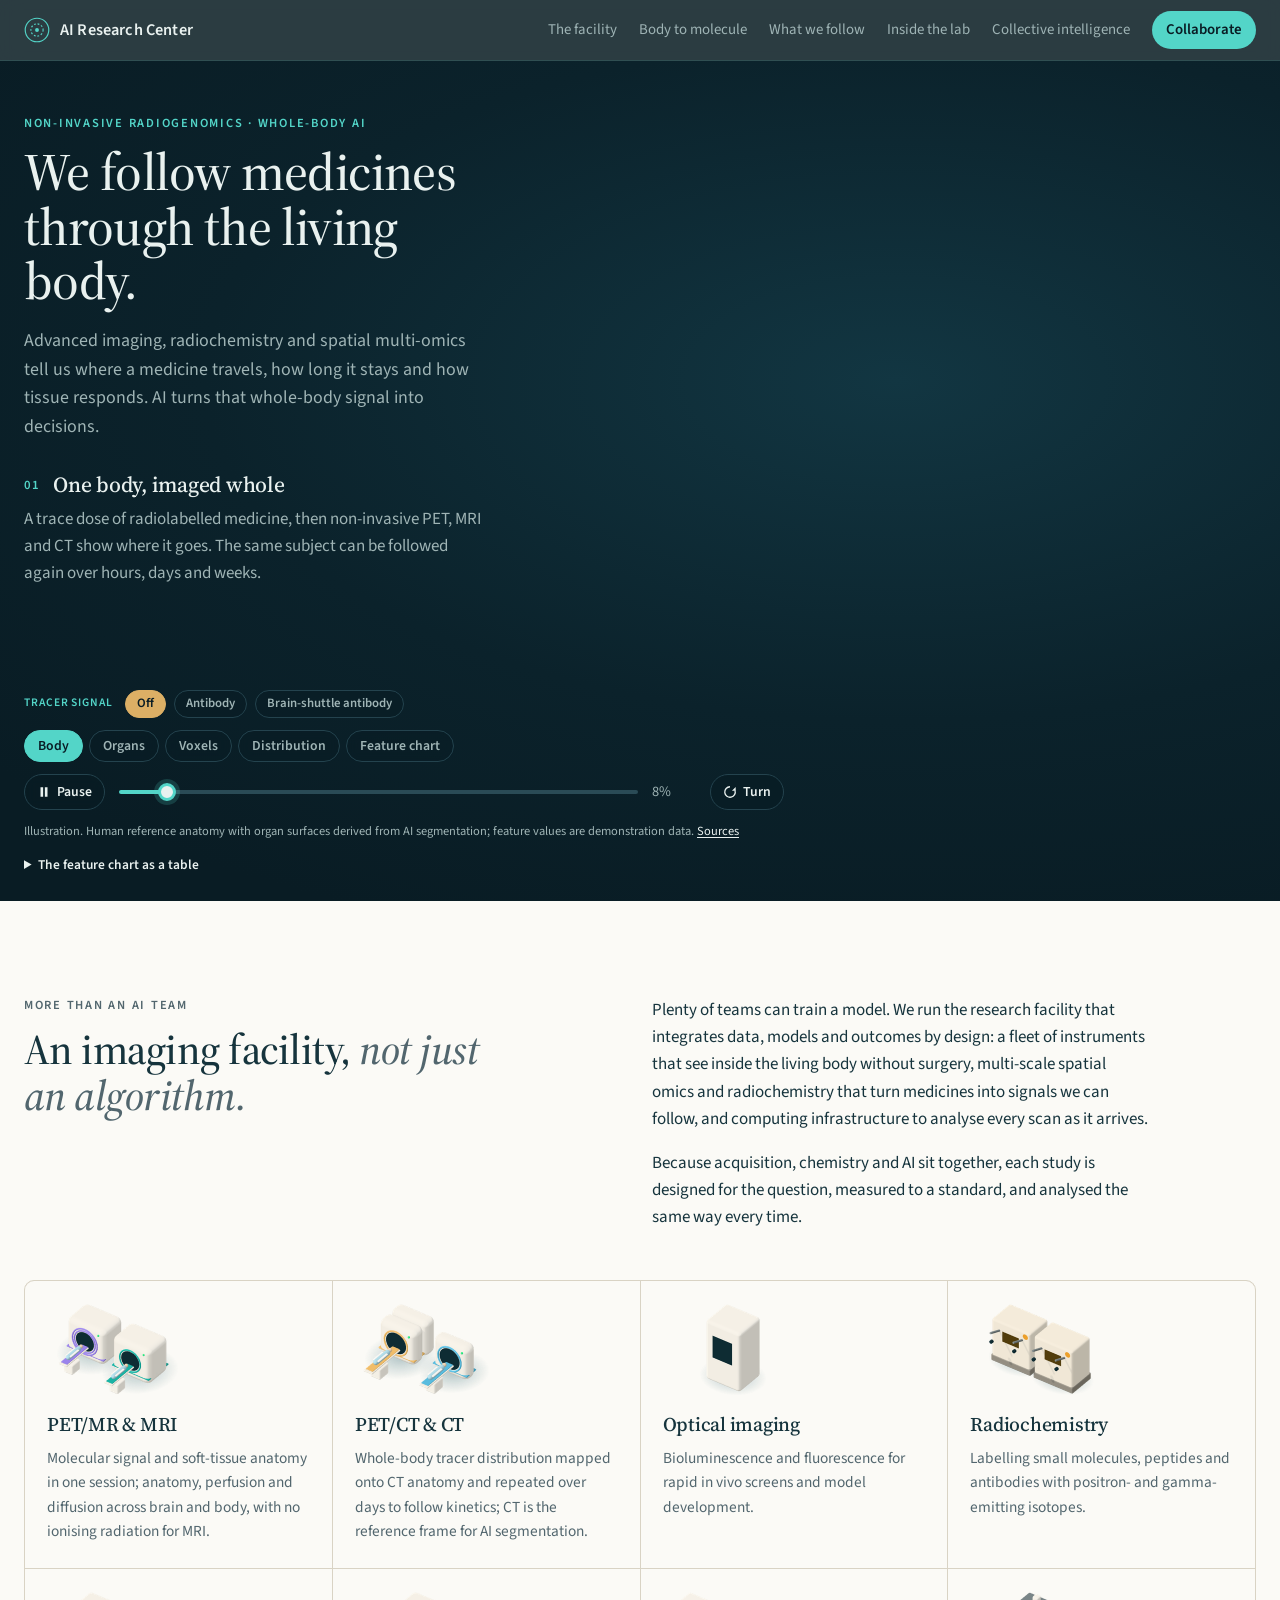
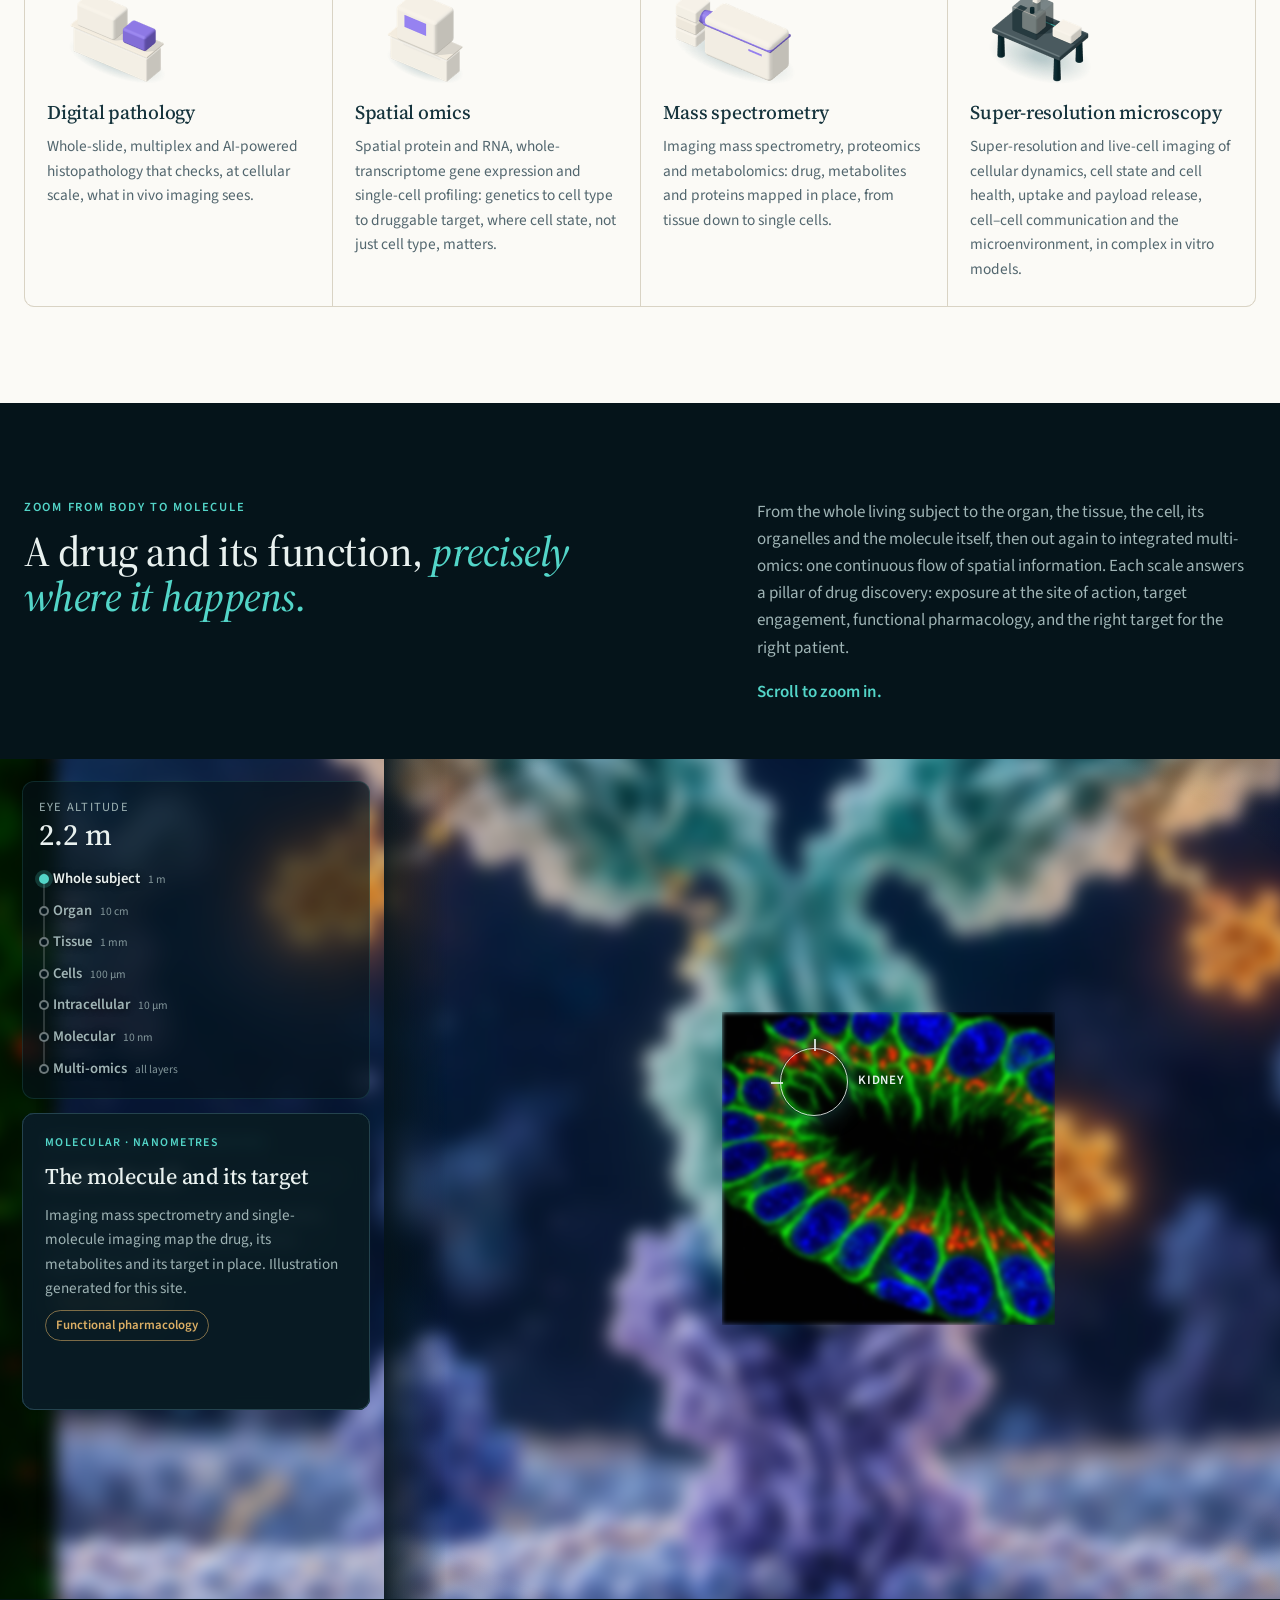
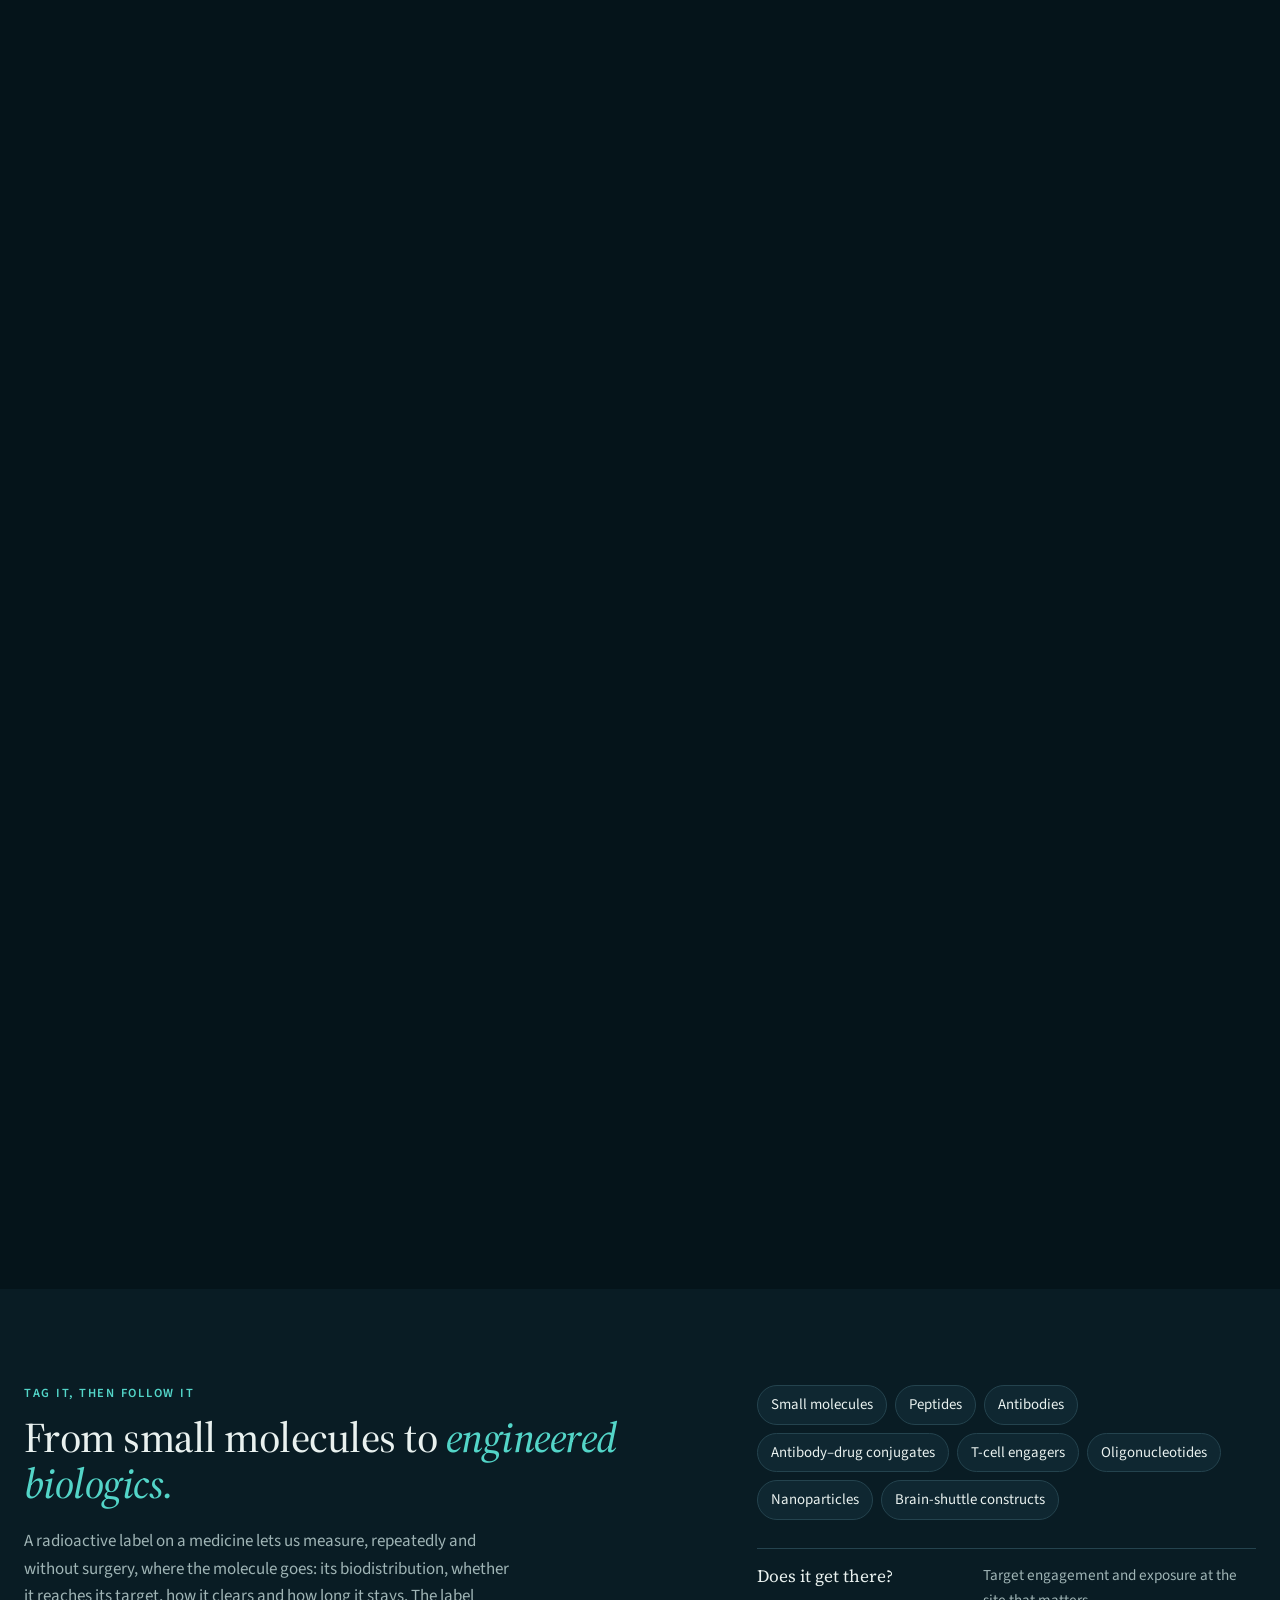
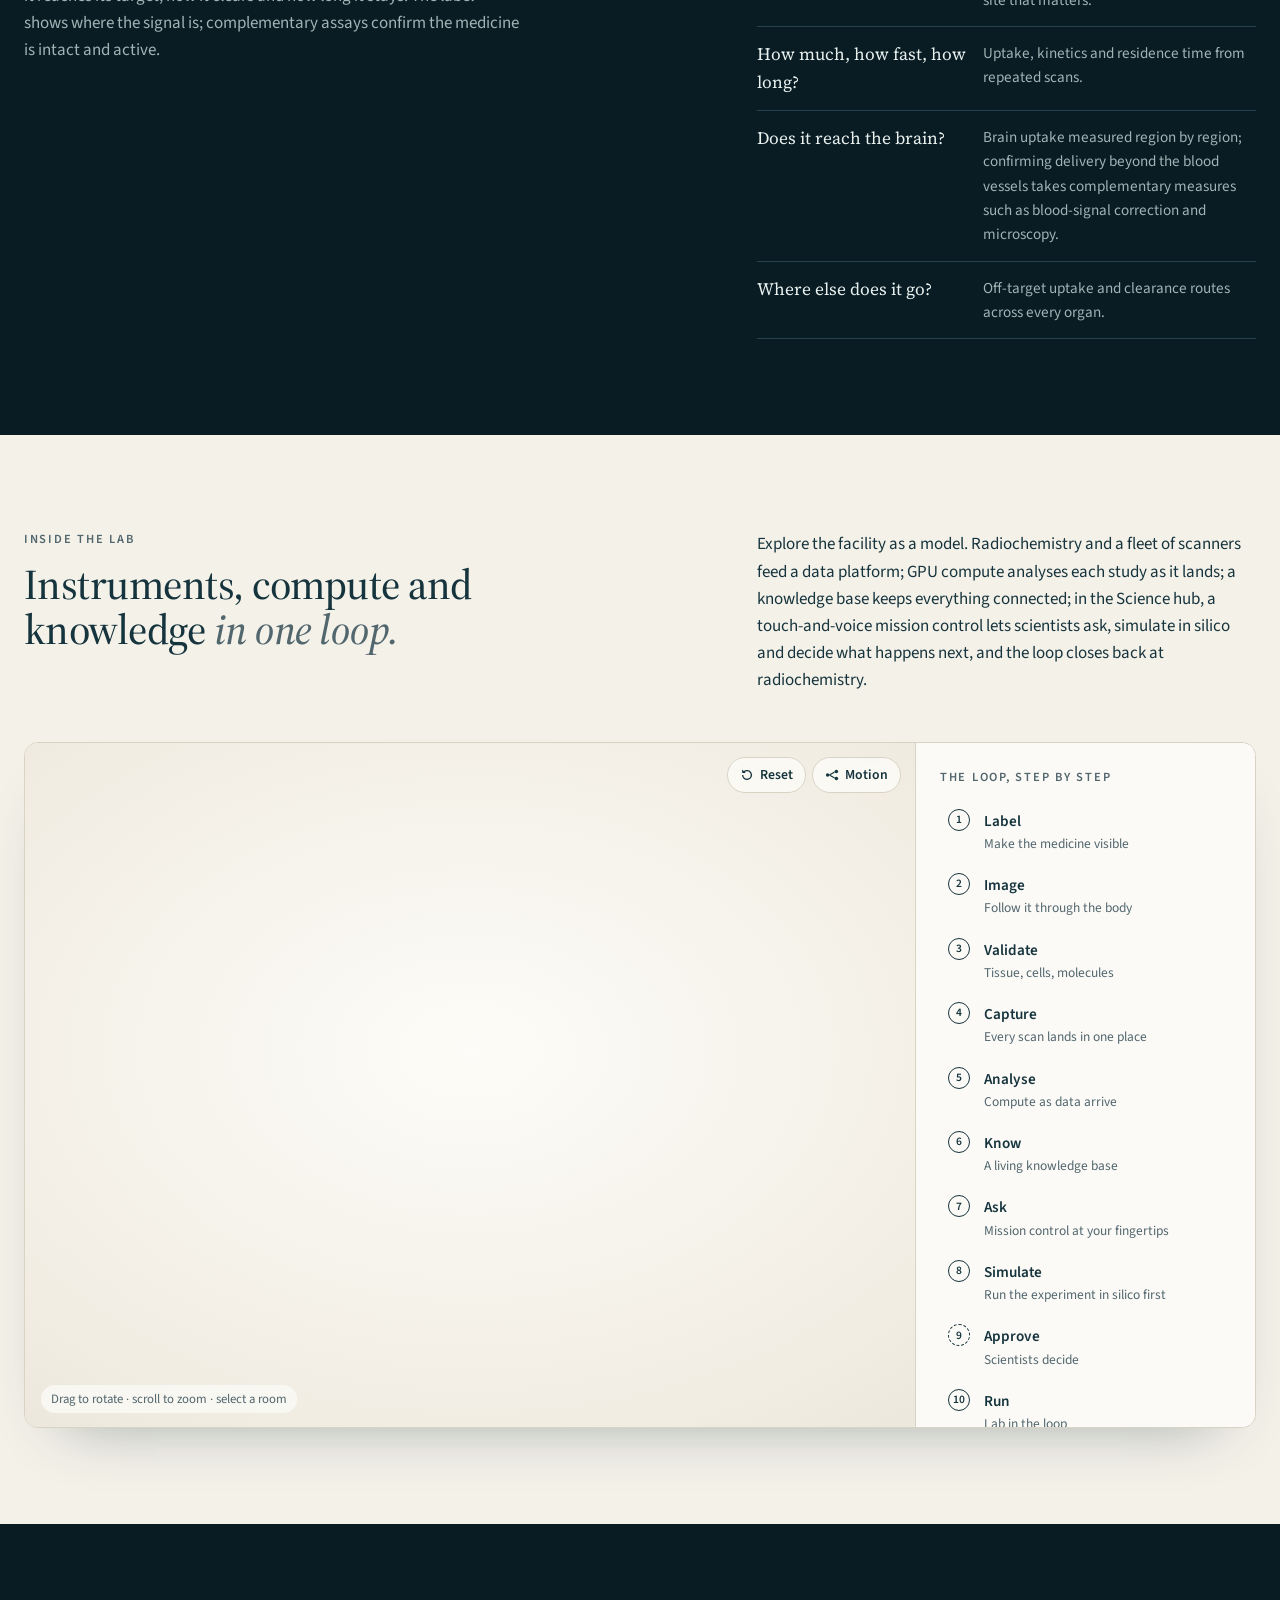
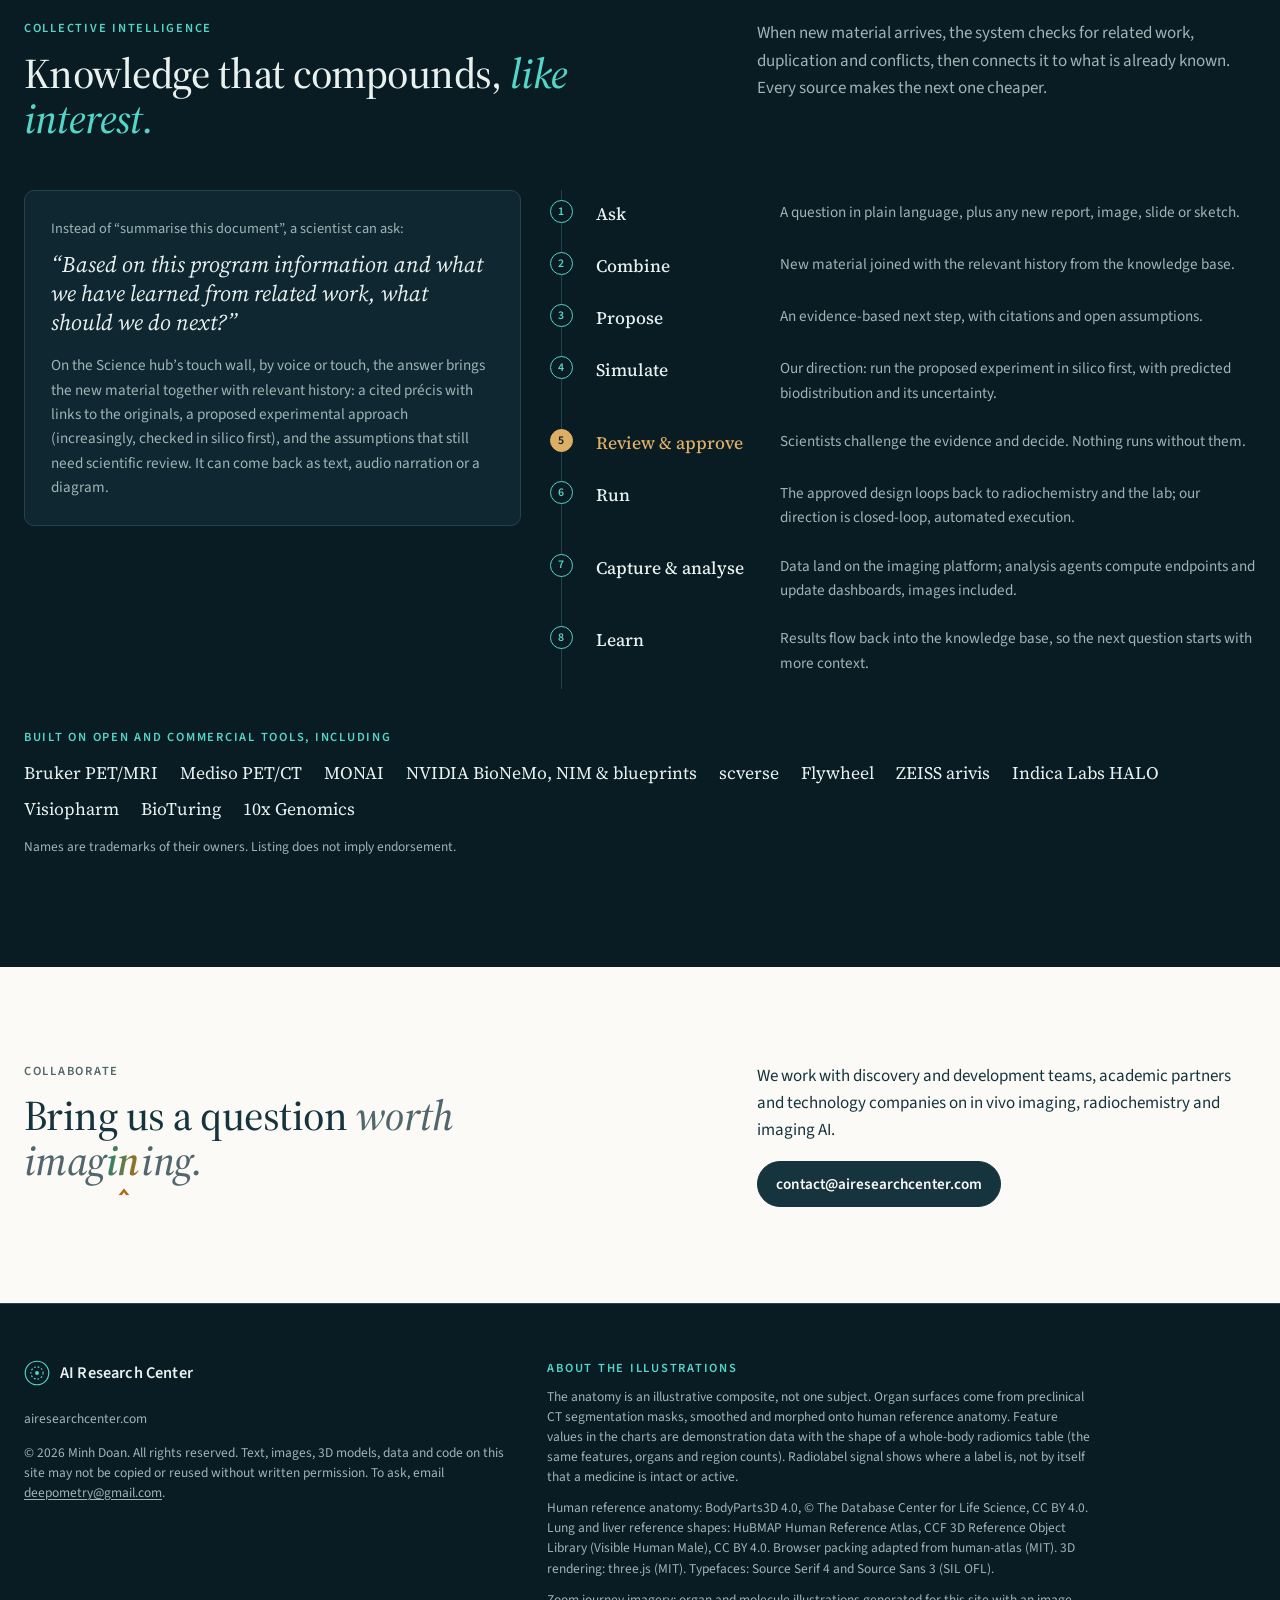
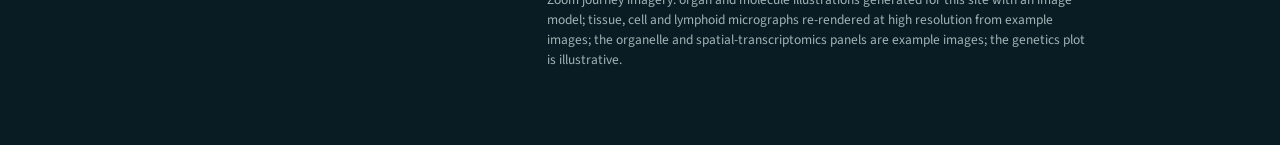
==== commit abfa8086: "Public edition: README, demonstration values, hero autoplay, zoom rail, trimmed text" ====
--- a/index.html
+++ b/index.html
@@ -31,9 +31,8 @@
       <a href="#facility">The facility</a>
       <a href="#scales">Body to molecule</a>
       <a href="#follow">What we follow</a>
-      <a href="#methods">Methods</a>
       <a href="#lab">Inside the lab</a>
-      <a href="#knowledge">Knowledge loop</a>
+      <a href="#knowledge">Collective intelligence</a>
       <a class="nav-cta" href="#contact">Collaborate</a>
     </nav>
   </div>
@@ -204,9 +203,11 @@
             <li>Spatial proteomics</li><li>Gene expression in place</li><li>Spatial transcriptomics</li><li>Single-cell states</li><li>Human genetics</li>
           </ol>
         </div>
-      </div>
-      <div class="sc-vignette" aria-hidden="true"></div>
-      <div class="sc-reticle" aria-hidden="true"><i></i><span></span></div>
+        <div class="sc-vignette"></div>
+        <div class="sc-reticle"><i></i><span></span></div>
+      </div>
+      <p class="sr-only sc-announce" aria-live="polite"></p>
+      <div class="sc-rail">
       <div class="sc-hud">
         <p class="sc-alt" aria-hidden="true">Eye altitude <b class="sc-alt-v">2.2 m</b></p>
         <ol class="sc-ladder" aria-label="Scale">
@@ -219,7 +220,6 @@
           <li><button type="button">Multi-omics</button><small>all layers</small></li>
         </ol>
       </div>
-      <p class="sr-only sc-announce" aria-live="polite"></p>
       <div class="sc-cards">
         <article class="sc-card is-active"><p class="k">Whole subject · metres</p><h3>Where does the medicine go?</h3><p>PET follows a radiolabelled medicine through the whole living subject, again and again, without surgery; MRI and CT supply the anatomy it is mapped onto. The signal shows where the label is; other assays confirm the medicine is intact.</p><p class="pillar">Exposure at the site of action</p></article>
         <article class="sc-card"><p class="k">Organ · centimetres</p><h3>How much reaches the organ that matters?</h3><p>AI outlines more than 150 structures, so uptake, perfusion and radiomics are measured organ by organ. Here, the kidney: often dose-limiting for radiolabelled medicines.</p><p class="pillar">Exposure at the site of action</p></article>
@@ -228,6 +228,8 @@
         <article class="sc-card"><p class="k">Intracellular · 10 micrometres</p><h3>Inside the cell</h3><p>Super-resolution microscopy follows uptake, endosomal escape and payload release, organelle by organelle.</p><p class="pillar">Target engagement</p></article>
         <article class="sc-card"><p class="k">Molecular · nanometres</p><h3>The molecule and its target</h3><p>Imaging mass spectrometry and single-molecule imaging map the drug, its metabolites and its target in place. Illustration generated for this site.</p><p class="pillar">Functional pharmacology</p></article>
         <article class="sc-card"><p class="k">Multi-omics · every layer</p><h3>Integrated multi-omics</h3><p>Human genetics, single-cell states, spatial transcriptomics and spatial proteomics aligned to the image: genetics to cell type to druggable target.</p><p class="pillar">Right target, right patient</p></article>
+      </div>
+      <!-- sc-controls -->
       </div>
     </div>
   </div>
@@ -256,49 +258,6 @@
   </div>
 </section>
 
-<!-- ============================ REACH ============================ -->
-<section id="reach" class="band" data-theme="light" aria-labelledby="reach-title">
-  <div class="wrap grid-12">
-    <div class="col-5">
-      <p class="eyebrow">Therapeutic reach</p>
-      <h2 id="reach-title" class="display">From the brain <em>to every organ.</em></h2>
-    </div>
-    <div class="col-6 col-start-7 prose">
-      <p>A whole-body field of view keeps the major organs in scope in each scan, within the limits of coverage and resolution. That is how a program aimed at one tissue learns early what happens in the others.</p>
-      <p>Our aim is <strong>best-in-class and first-in-class medicines</strong>, including precision medicine, nanomedicine and brain delivery, designed with imaging evidence from the start.</p>
-    </div>
-  </div>
-  <div class="wrap organs-grid" role="list">
-    <article role="listitem" style="--c:#3987e5"><h3>Brain &amp; CNS</h3><p>Brain-shuttle delivery across the blood–brain barrier; deep structures such as the thalamus, caudate and hippocampus.</p></article>
-    <article role="listitem" style="--c:#d55181"><h3>Lungs &amp; airways</h3><p>Inhaled and systemic delivery, inflammation and fibrosis, from the trachea to the lung periphery.</p></article>
-    <article role="listitem" style="--c:#e66767"><h3>Heart &amp; blood</h3><p>Myocardium and the left-ventricle blood pool, the reference for circulating exposure.</p></article>
-    <article role="listitem" style="--c:#d95926"><h3>Liver</h3><p>Hepatic uptake and clearance, a first stop for many biologics and nanoparticles.</p></article>
-    <article role="listitem" style="--c:#9085e9"><h3>Spleen &amp; immune</h3><p>Immune-cell homing, antibody and T-cell-engager distribution in lymphoid tissue.</p></article>
-    <article role="listitem" style="--c:#c98500"><h3>Kidneys &amp; bladder</h3><p>Renal clearance and exposure, often the dose-limiting organs for radiolabelled medicines.</p></article>
-    <article role="listitem" style="--c:#53d5c8"><h3>Tumours, anywhere</h3><p>Targeting, penetration and payload delivery for oncology, wherever the disease sits.</p></article>
-  </div>
-</section>
-
-<!-- ============================ METHODS ============================ -->
-<section id="methods" class="band band-soft" data-theme="light" aria-labelledby="methods-title">
-  <div class="wrap grid-12">
-    <div class="col-5">
-      <p class="eyebrow">Methods, briefly</p>
-      <h2 id="methods-title" class="display">How a scan becomes <em>a decision.</em></h2>
-    </div>
-    <div class="col-6 col-start-7 prose">
-      <p>The same five steps run on every study, so results are comparable across programs and years. Each step is automated where it can be and reviewed by a scientist where it must be.</p>
-    </div>
-  </div>
-  <ol class="wrap steps">
-    <li><span class="n">1</span><h3>Acquire</h3><p>Multimodal imaging over time: PET/MR, PET/CT, MRI, CT and optical, with standardised protocols and metadata.</p></li>
-    <li><span class="n">2</span><h3>Segment</h3><p>Deep-learning models delineate the whole body, organs and brain regions, with automated quality checks on every mask.</p></li>
-    <li><span class="n">3</span><h3>Quantify</h3><p>Biodistribution and uptake per organ, whole-body tracer balance and time–activity curves.</p></li>
-    <li><span class="n">4</span><h3>Extract</h3><p>Whole-body radiomics: a thousand-plus shape, intensity and texture features per region, reduced to a non-redundant set.</p></li>
-    <li><span class="n">5</span><h3>Interpret</h3><p>Features are related to dose, response and clinically relevant endpoints, and reviewed by scientists before anyone acts on them.</p></li>
-  </ol>
-</section>
-
 <!-- ============================ 3D FACILITY ============================ -->
 <section id="lab" class="band band-ivory lab" data-theme="light" aria-labelledby="lab-title">
   <div class="wrap grid-12">
@@ -346,18 +305,11 @@
 <section id="knowledge" class="band band-ink" data-theme="dark" aria-labelledby="knowledge-title">
   <div class="wrap grid-12">
     <div class="col-6">
-      <p class="eyebrow">Knowledge loop</p>
-      <h2 id="knowledge-title" class="display">From cold files to <em>collective knowledge.</em></h2>
-      <p class="prose-dark">A decade of imaging work lives in folders, slide decks, reports, spreadsheets, images and meeting notes. Everyday AI assistants usually know only what we give them in the chat, one file at a time. We built a knowledge base that reads all of it, organises it by topic rather than by folder, and keeps a link to every original.</p>
-      <p class="prose-dark">It works like a librarian, not a search box. When new material arrives, the system checks for related work, duplication and conflicts, then connects it to what is already known. Every source makes the next one cheaper.</p>
+      <p class="eyebrow">Collective intelligence</p>
+      <h2 id="knowledge-title" class="display">Knowledge that compounds, <em>like interest.</em></h2>
     </div>
     <div class="col-5 col-start-8">
-      <dl class="stats">
-        <div><dt>142,000+</dt><dd>source files read (about 43 GB), 2016–2026</dd></div>
-        <div><dt>29</dt><dd>team and departmental areas, plus 12+ programme archives</dd></div>
-        <div><dt>1,985</dt><dd>interconnected pages across two knowledge bases</dd></div>
-        <div><dt>908 · 496 · 438</dt><dd>source summaries · entities · concepts (September 2026)</dd></div>
-      </dl>
+      <p class="prose-dark">When new material arrives, the system checks for related work, duplication and conflicts, then connects it to what is already known. Every source makes the next one cheaper.</p>
     </div>
   </div>
 
@@ -379,10 +331,6 @@
     </ol>
   </div>
 
-  <div class="wrap principle">
-    <p><strong>AI supports scientific judgment. It does not replace it.</strong> Scientists stay responsible for reviewing the evidence, challenging assumptions, approving experiments and interpreting results.</p>
-  </div>
-
   <div class="wrap ecosystem">
     <p class="eyebrow">Built on open and commercial tools, including</p>
     <ul>
@@ -398,7 +346,7 @@
   <div class="wrap grid-12">
     <div class="col-6">
       <p class="eyebrow">Collaborate</p>
-      <h2 id="contact-title" class="display">Bring us a question <em>worth imaging.</em></h2>
+      <h2 id="contact-title" class="display">Bring us a question <em>worth <span class="imagine" title="Not a typo: from imaging to imagining">imag<span class="add"><ins>in</ins></span>ing</span>.</em></h2>
     </div>
     <div class="col-5 col-start-8 prose">
       <p>We work with discovery and development teams, academic partners and technology companies on in vivo imaging, radiochemistry and imaging AI.</p>
@@ -418,9 +366,9 @@
     </div>
     <div class="col-7 fine credits">
       <h2>About the illustrations</h2>
-      <p>The anatomy is an illustrative composite, not one subject. Organ surfaces come from preclinical CT segmentation masks, smoothed and morphed onto human reference anatomy. Feature values in the charts come from a preclinical imaging study, shown without study identifiers. Radiolabel signal shows where a label is, not by itself that a medicine is intact or active.</p>
+      <p>The anatomy is an illustrative composite, not one subject. Organ surfaces come from preclinical CT segmentation masks, smoothed and morphed onto human reference anatomy. Feature values in the charts are demonstration data with the shape of a whole-body radiomics table (the same features, organs and region counts). Radiolabel signal shows where a label is, not by itself that a medicine is intact or active.</p>
       <p>Human reference anatomy: BodyParts3D 4.0, © The Database Center for Life Science, CC BY 4.0. Lung and liver reference shapes: HuBMAP Human Reference Atlas, CCF 3D Reference Object Library (Visible Human Male), CC BY 4.0. Browser packing adapted from human-atlas (MIT). 3D rendering: three.js (MIT). Typefaces: Source Serif 4 and Source Sans 3 (SIL OFL).</p>
-      <p>Zoom journey imagery: organ and molecule illustrations generated for this site with an image model; tissue, cell and lymphoid micrographs re-rendered at high resolution from example images; the organelle and spatial-transcriptomics panels are example images; the genetics plot is illustrative. Radiomics values come from a preclinical imaging study, shown without study identifiers.</p>
+      <p>Zoom journey imagery: organ and molecule illustrations generated for this site with an image model; tissue, cell and lymphoid micrographs re-rendered at high resolution from example images; the organelle and spatial-transcriptomics panels are example images; the genetics plot is illustrative.</p>
     </div>
   </div>
 </footer>
--- a/css/site.css
+++ b/css/site.css
@@ -150,16 +150,17 @@
 .stops button:hover { color: var(--on-dark); border-color: var(--on-dark-muted); }
 .stops button[aria-pressed="true"] { background: var(--teal); color: var(--midnight); border-color: var(--teal); }
 .scrub { display: flex; align-items: center; gap: 12px; max-width: 760px; }
-.anat-play .i-pause { display: none; }
-.anat-play[aria-pressed="true"] .i-play { display: none; }
-.anat-play[aria-pressed="true"] .i-pause { display: inline; }
+.anat-play .i-pause, .sc-play .i-pause { display: none; }
+.anat-play[aria-pressed="true"] .i-play, .sc-play[aria-pressed="true"] .i-play { display: none; }
+.anat-play[aria-pressed="true"] .i-pause, .sc-play[aria-pressed="true"] .i-pause { display: inline; }
 .anat-readout { min-width: 3.2em; font-variant-numeric: tabular-nums; color: var(--on-dark-muted); font-size: .9rem; }
-.anat-t { flex: 1; appearance: none; -webkit-appearance: none; height: 28px; background: transparent; cursor: pointer; --p: calc(var(--anat-t, 0) * 100%); }
-.anat-t::-webkit-slider-runnable-track { height: 4px; border-radius: 4px; background: linear-gradient(90deg, var(--teal) var(--p), #2a4b56 var(--p)); }
-.anat-t::-moz-range-track { height: 4px; border-radius: 4px; background: #2a4b56; }
-.anat-t::-moz-range-progress { height: 4px; border-radius: 4px; background: var(--teal); }
-.anat-t::-webkit-slider-thumb { -webkit-appearance: none; width: 18px; height: 18px; margin-top: -7px; border-radius: 50%; background: var(--on-dark); border: 3px solid var(--teal); box-shadow: 0 0 0 4px rgba(83, 213, 200, .18); }
-.anat-t::-moz-range-thumb { width: 14px; height: 14px; border-radius: 50%; background: var(--on-dark); border: 3px solid var(--teal); }
+.anat-t, .sc-scrub { flex: 1; appearance: none; -webkit-appearance: none; height: 28px; background: transparent; cursor: pointer; --p: calc(var(--anat-t, 0) * 100%); }
+.anat-t::-webkit-slider-runnable-track, .sc-scrub::-webkit-slider-runnable-track { height: 4px; border-radius: 4px; background: linear-gradient(90deg, var(--teal) var(--p), #2a4b56 var(--p)); }
+.anat-t::-moz-range-track, .sc-scrub::-moz-range-track { height: 4px; border-radius: 4px; background: #2a4b56; }
+.anat-t::-moz-range-progress, .sc-scrub::-moz-range-progress { height: 4px; border-radius: 4px; background: var(--teal); }
+.anat-t::-webkit-slider-thumb, .sc-scrub::-webkit-slider-thumb { -webkit-appearance: none; width: 18px; height: 18px; margin-top: -7px; border-radius: 50%; background: var(--on-dark); border: 3px solid var(--teal); box-shadow: 0 0 0 4px rgba(83, 213, 200, .18); }
+.anat-t::-moz-range-thumb, .sc-scrub::-moz-range-thumb { width: 14px; height: 14px; border-radius: 50%; background: var(--on-dark); border: 3px solid var(--teal); }
+.sc-scrub { --p: calc(var(--sc-t, 0) * 100%); }
 .anat-note { margin: 0; font-size: .78rem; color: var(--on-dark-muted); max-width: 760px; }
 .anat-note a { color: var(--on-dark); }
 
@@ -391,7 +392,7 @@
 .scales-intro { margin-bottom: 36px; }
 .sc-hint { color: var(--teal); font-weight: 600; }
 .scales-track { position: relative; height: calc((var(--levels) - 1 + .7) * 100svh + 100svh); }
-.scales-view { position: sticky; top: 60px; height: calc(100svh - 60px); overflow: hidden; background: #05141a; }
+.scales-view { position: sticky; top: 60px; height: calc(var(--fit-h, 100svh) - 60px); overflow: hidden; background: #05141a; }
 .scales-layers { position: absolute; inset: 0; }
 .sc-layer { position: absolute; inset: 0; margin: 0; visibility: hidden; will-change: transform, filter, opacity; }
 .sc-layer img { width: 100%; height: 100%; object-fit: cover; display: block; }
@@ -459,3 +460,42 @@
   .sc-card .pillar { display: none; }
   .sc-card p { font-size: .82rem; }
 }
+
+/* zoom as a self-playing widget (embed/scales.html): fits its frame, never scrolls */
+.scales.is-player { padding-top: 0; }
+.scales.is-player .scales-track { height: 100svh; }
+.scales.is-player .scales-view { position: relative; top: 0; height: var(--fit-h, 100svh); }
+.sc-controls { position: absolute; z-index: 6; left: max(18px, calc((100% - var(--max)) / 2)); bottom: 28px; width: min(440px, calc(58% - 40px)); display: flex; align-items: center; gap: 12px; }
+.sc-controls .sc-scrub { flex: 1; min-width: 0; }
+@media (max-width: 900px) {
+  .sc-controls { left: 12px; right: 12px; bottom: 10px; width: auto; }
+  .scales.is-player .sc-cards { bottom: 58px; }
+}
+@media (max-width: 520px) { .sc-legend { display: none; } }   /* overlaps the plate stack on phones; the card names the layers */
+
+/* zoom, wide screens: the altitude box and the level card sit together in one rail beside the
+   imagery, so both and the zoom are in view at once however large the window or embed.
+   Phones keep the overlay layout (the rail dissolves with display: contents). */
+@media (min-width: 901px) {
+  .scales-view { --rail: clamp(300px, 30%, 420px); }
+  .scales-layers { left: var(--rail); }
+  .sc-vignette { background: radial-gradient(120% 95% at 50% 50%, transparent 58%, rgba(5, 20, 26, .72) 100%), linear-gradient(90deg, rgba(5, 20, 26, .9) 0, transparent 7%); }
+  .sc-rail { position: absolute; z-index: 5; left: 0; top: 0; bottom: 0; width: var(--rail); box-sizing: border-box; padding: 22px 14px 22px 22px; display: flex; flex-direction: column; gap: 14px; overflow: hidden; }
+  .sc-rail .sc-hud { position: relative; left: auto; top: auto; }
+  .sc-rail .sc-cards { position: relative; right: auto; bottom: auto; width: auto; display: grid; }
+  .sc-rail .sc-card { position: relative; right: auto; bottom: auto; width: auto; grid-area: 1 / 1; }
+  .sc-rail .sc-controls { position: relative; left: auto; bottom: auto; width: auto; }
+}
+@media (max-width: 900px) { .sc-rail { display: contents; } }
+
+/* "imagining": the two inserted letters are the point (imaging -> imagining). They carry the
+   accent gradient and a proofreader's insertion caret below the line, and grow in the first time the heading
+   comes into view (main.entry.js adds .armed then .is-in; without scripts they simply show). */
+.imagine { white-space: nowrap; }
+.imagine .add { position: relative; display: inline-block; }
+.imagine ins { text-decoration: none; display: inline-block; padding-right: .03em; font-weight: 600; background: linear-gradient(100deg, #16877e 0%, #b36b12 50%, #6b57c9 100%) 0 0 / 220% 100%; -webkit-background-clip: text; background-clip: text; color: transparent; -webkit-text-fill-color: transparent; animation: imagine-shimmer 5s ease-in-out infinite alternate; }
+.imagine .add::before { content: "\2038"; position: absolute; left: 50%; bottom: -.36em; transform: translateX(-50%); font-style: normal; font-weight: 600; font-size: .62em; line-height: 1; color: #b36b12; animation: imagine-bob 2.6s ease-in-out infinite; }
+.imagine.armed ins { font-size: 0; opacity: 0; transition: font-size 1.1s var(--ease) .3s, opacity .9s ease .3s; }
+.imagine.armed.is-in ins { font-size: 1em; opacity: 1; }
+@keyframes imagine-shimmer { to { background-position: 100% 0; } }
+@keyframes imagine-bob { 50% { transform: translate(-50%, .1em); } }
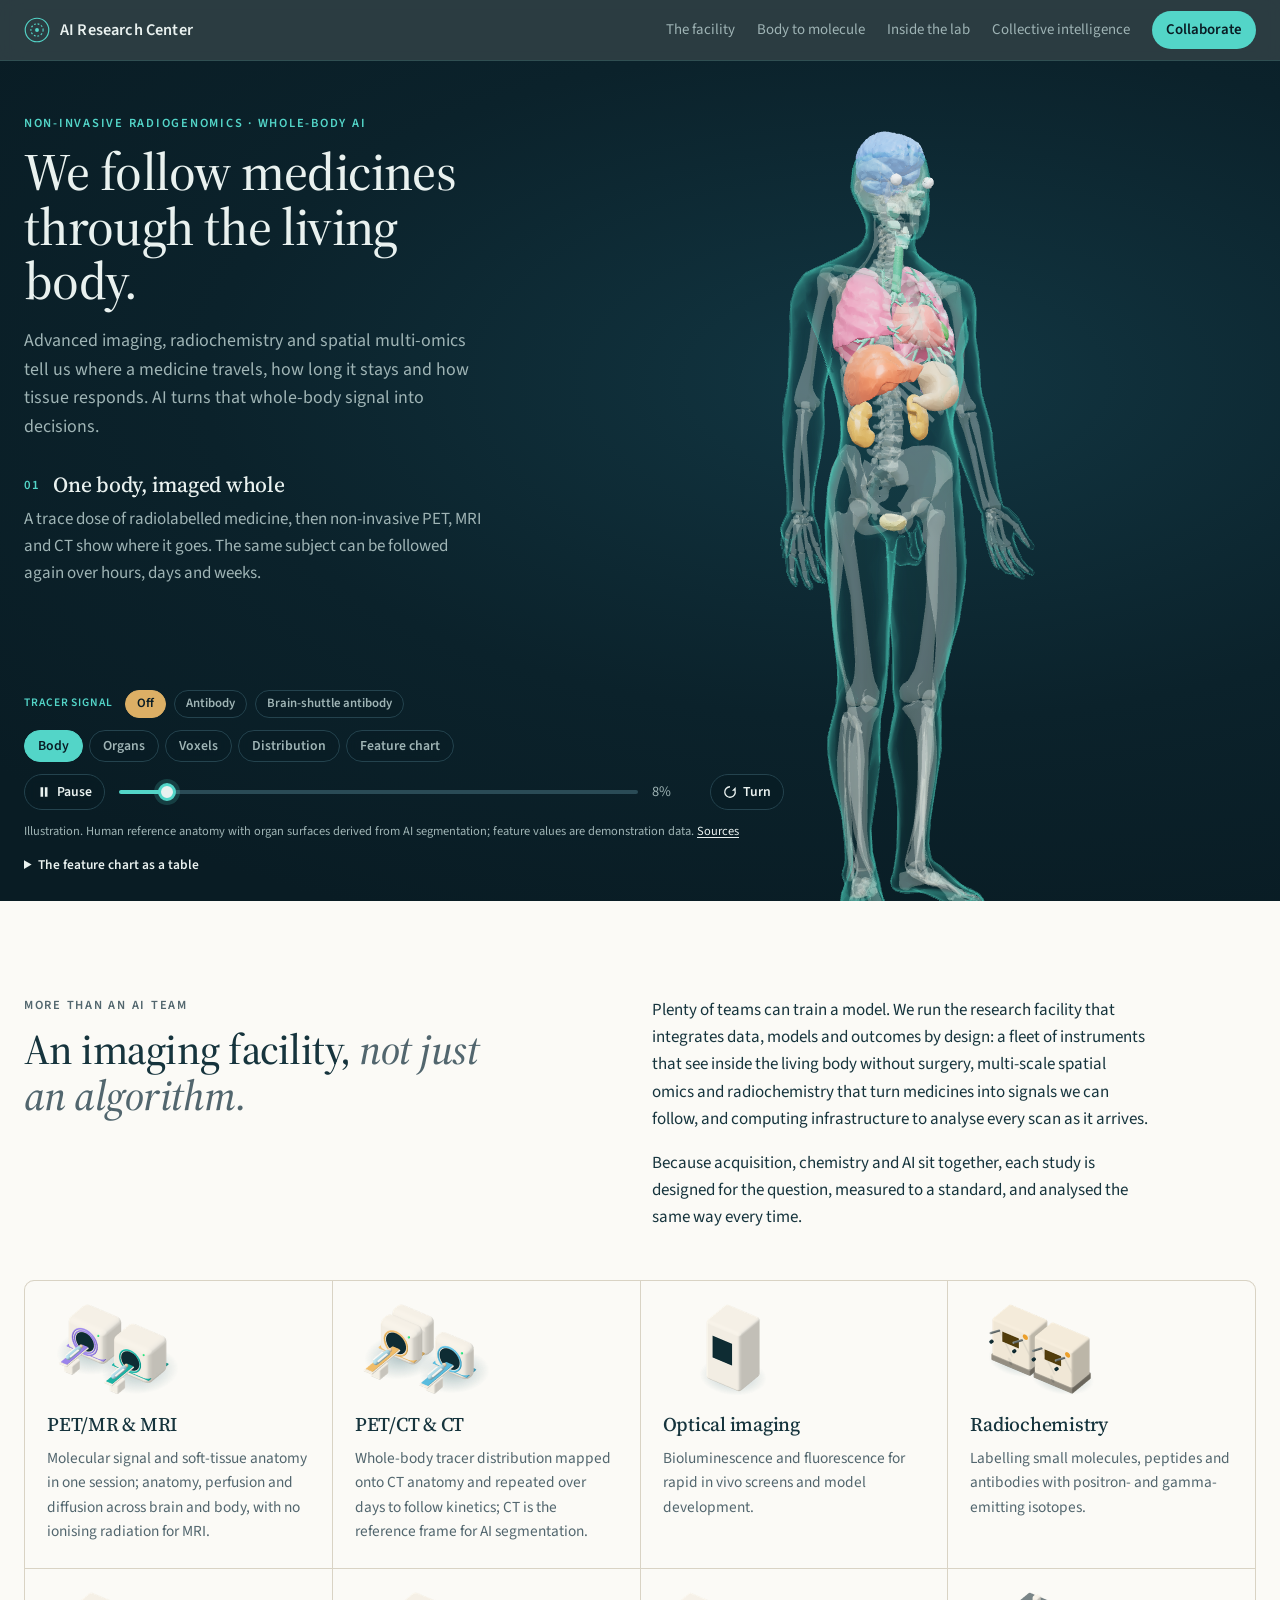
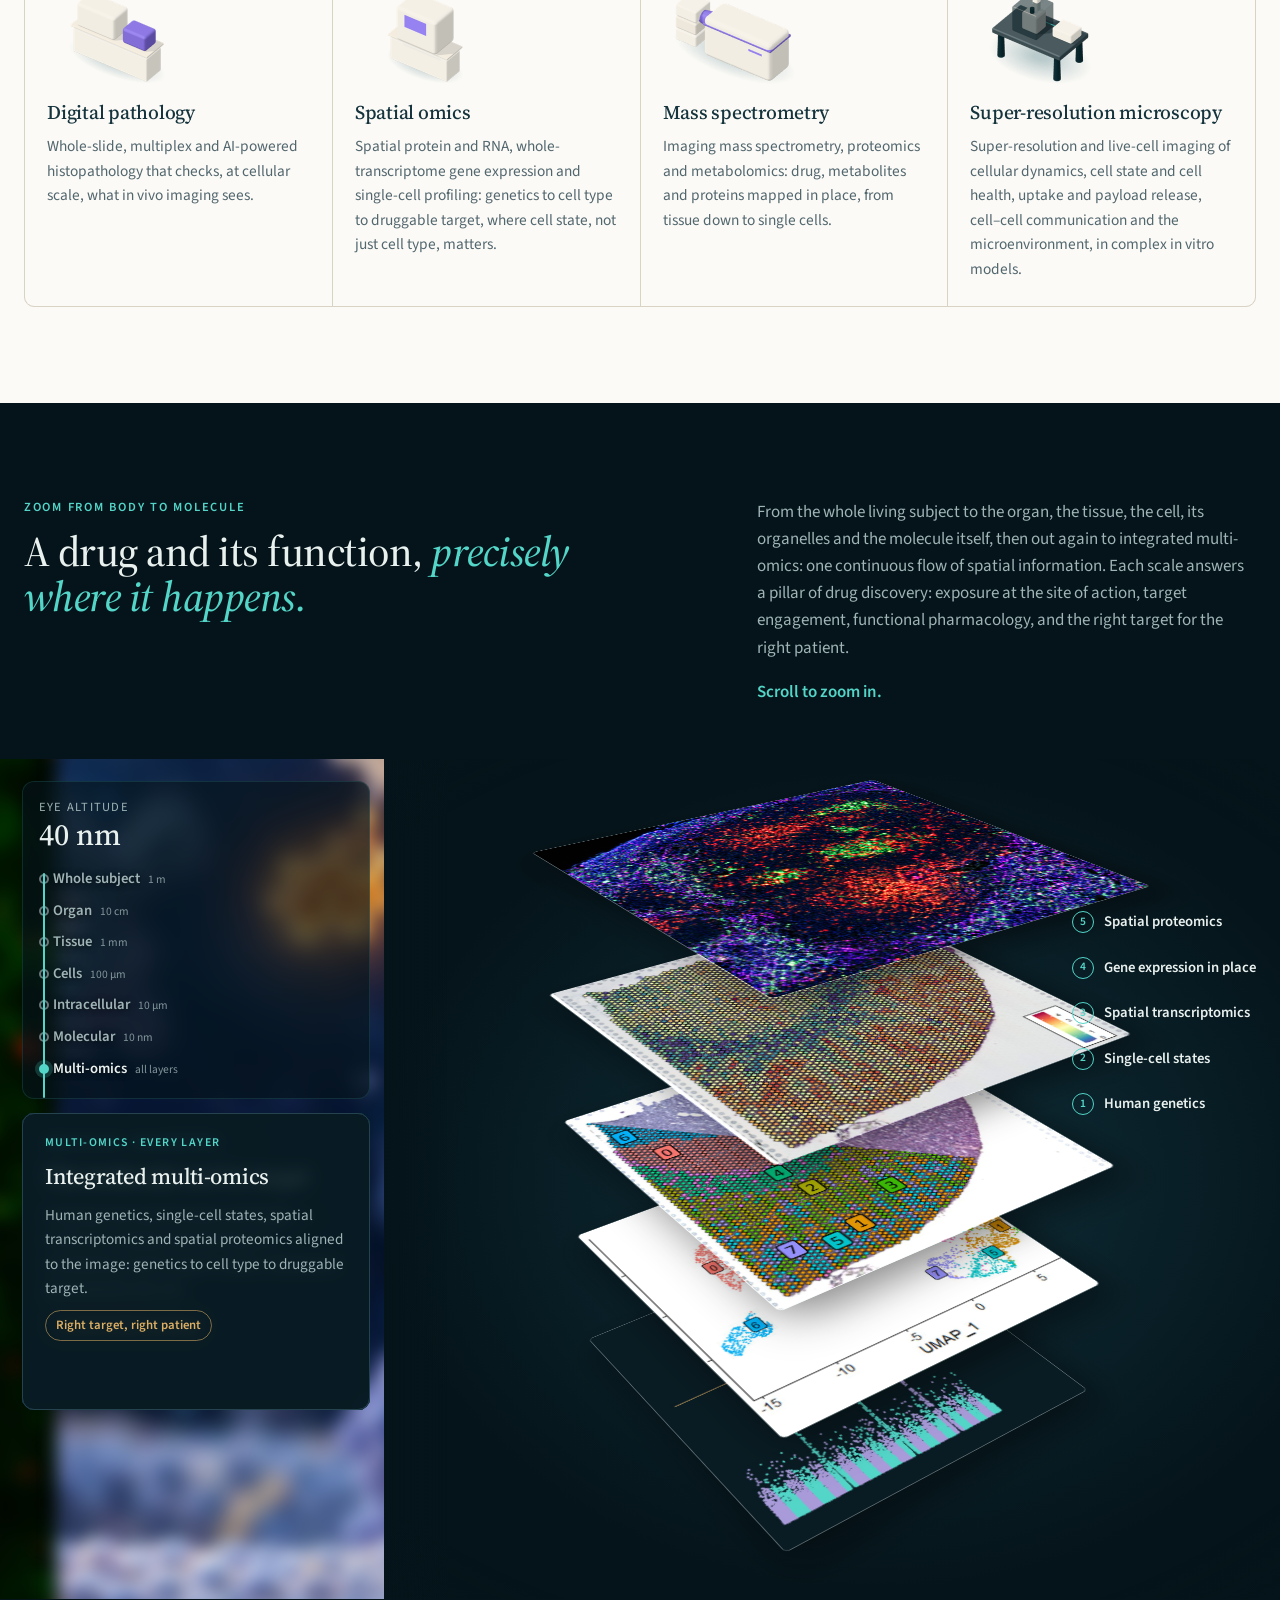
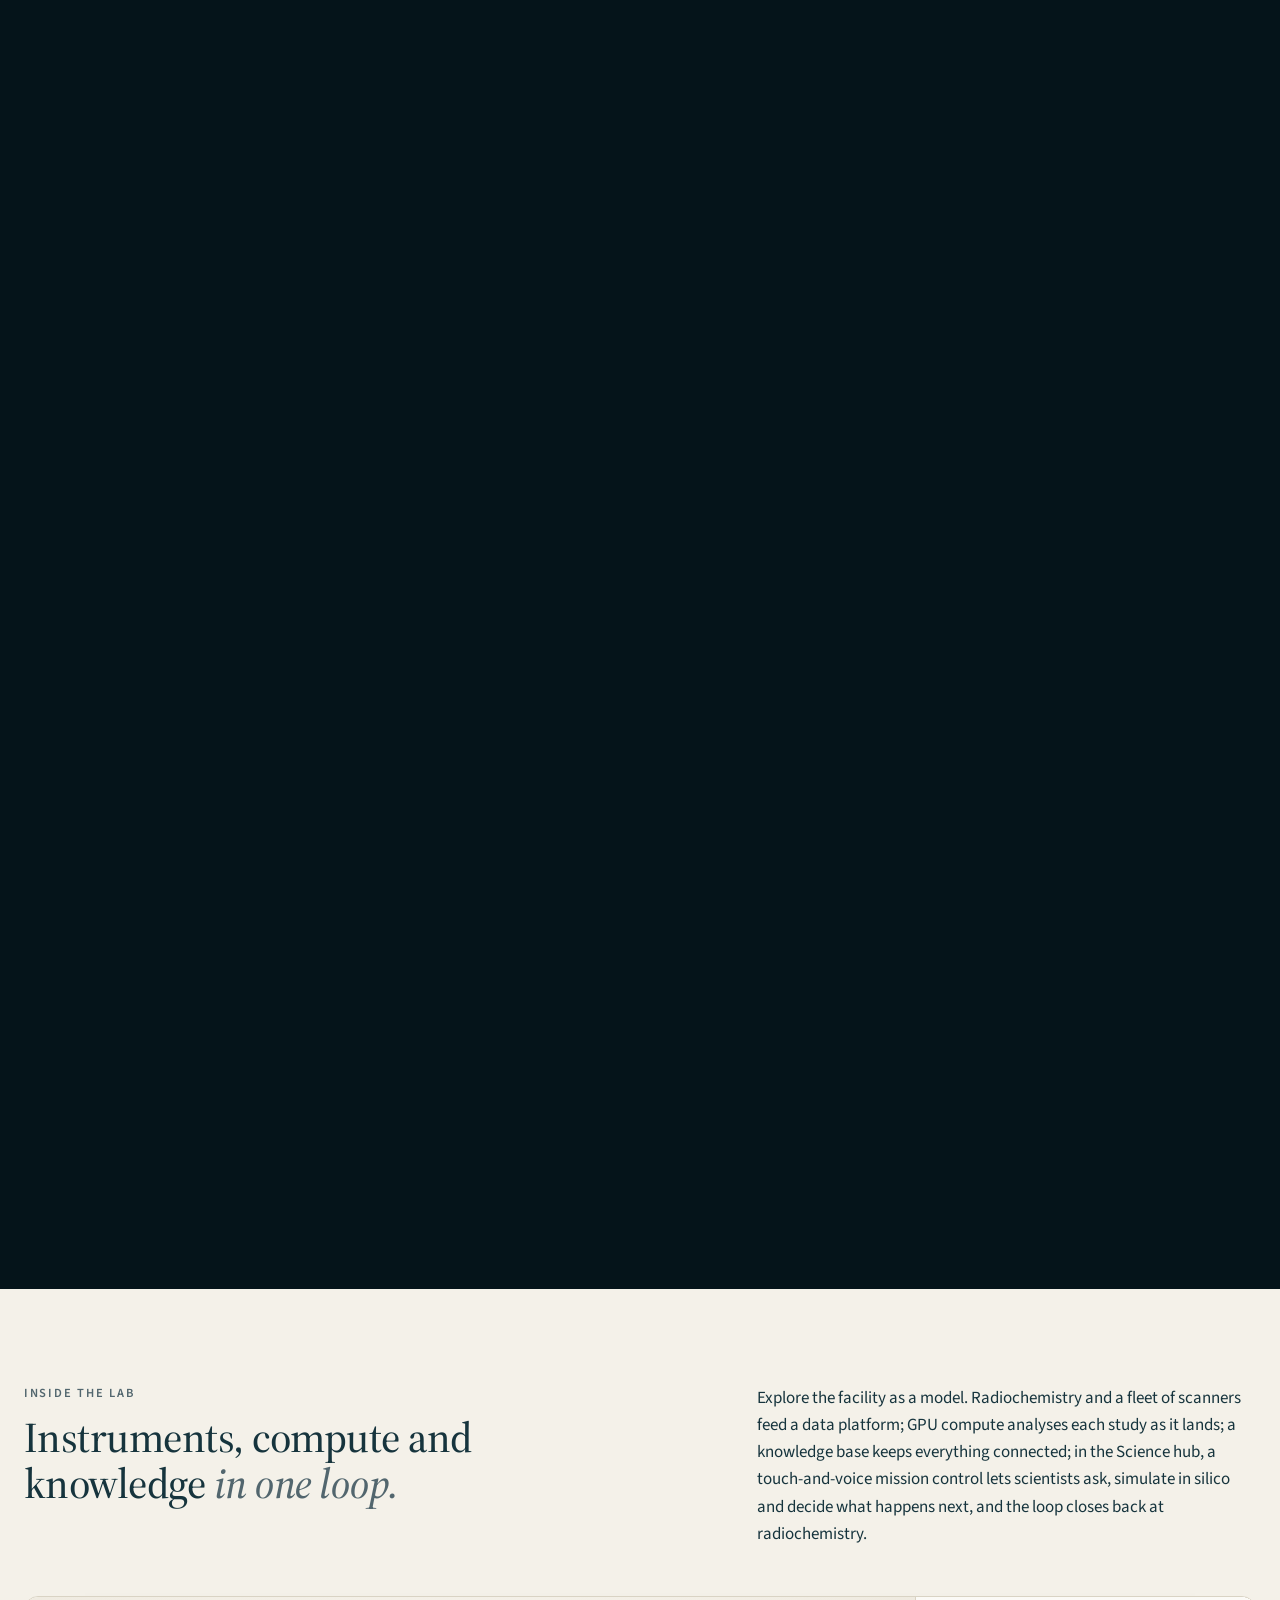
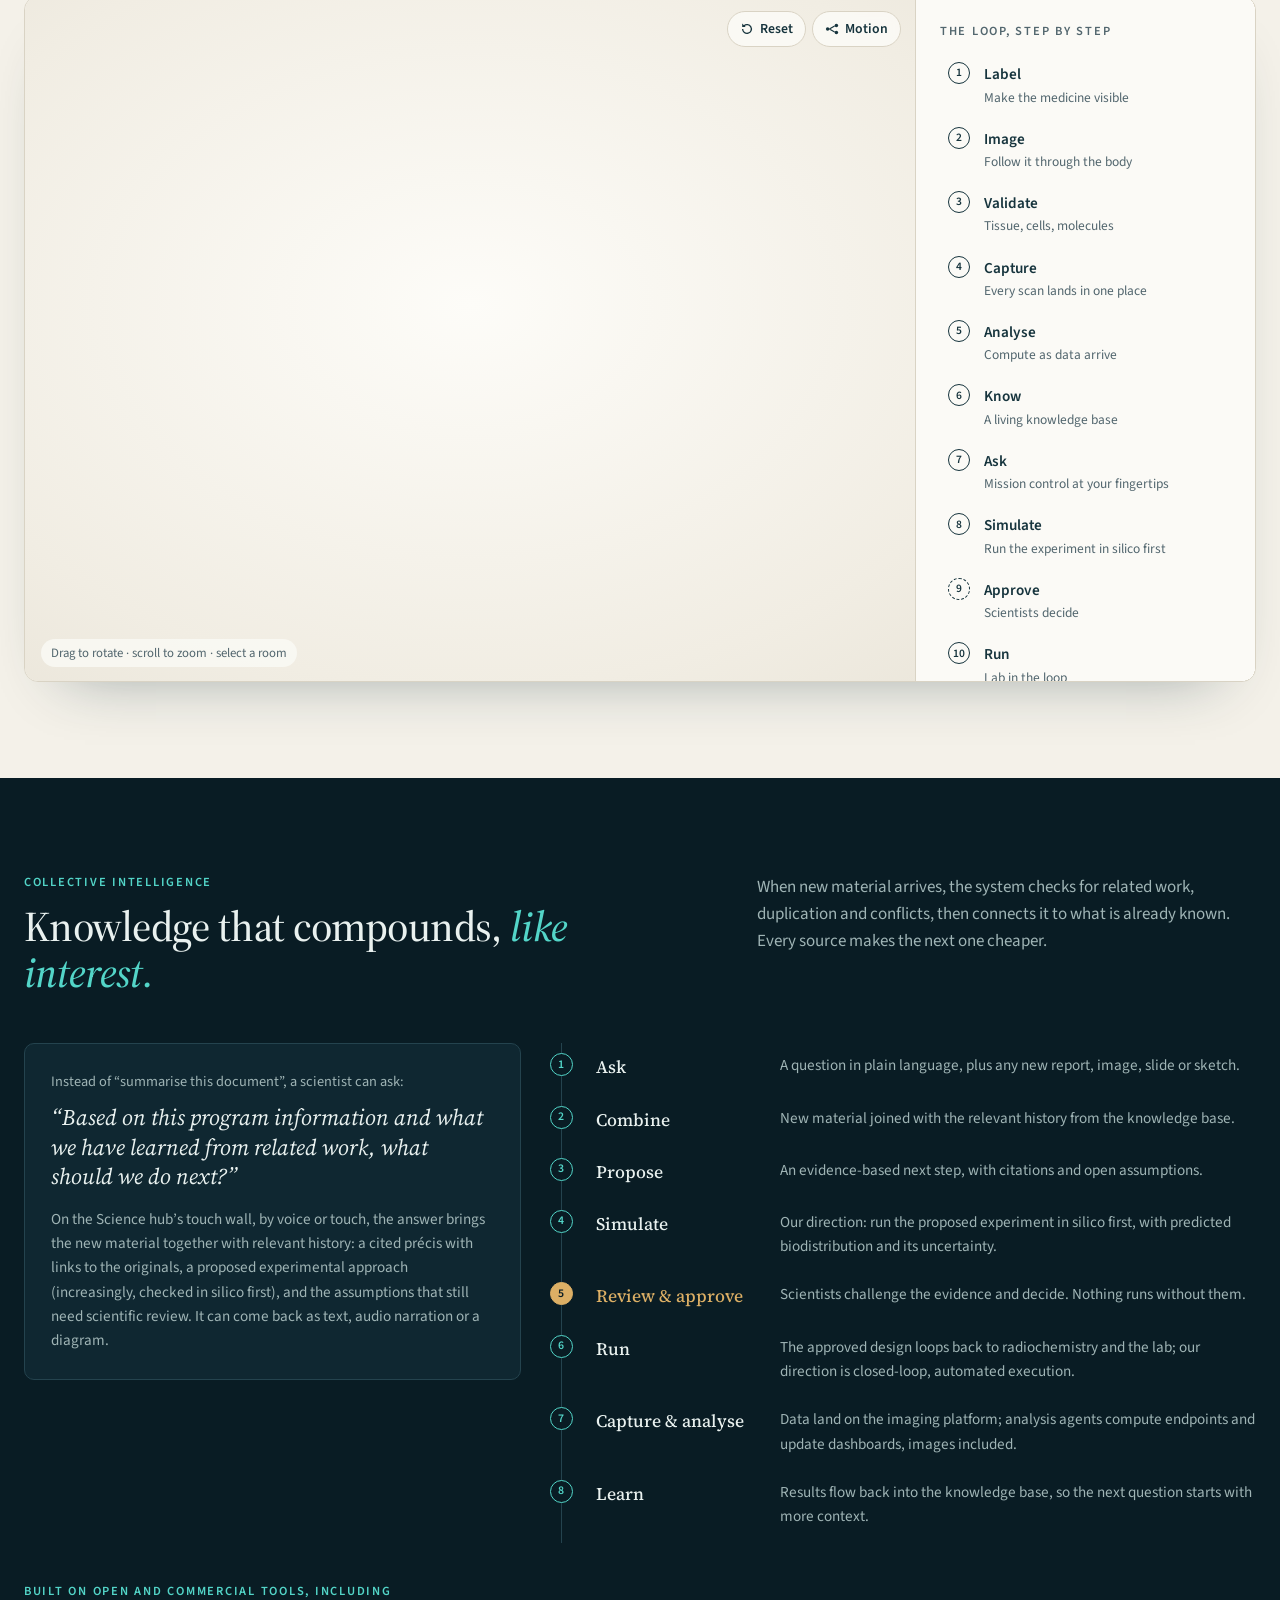
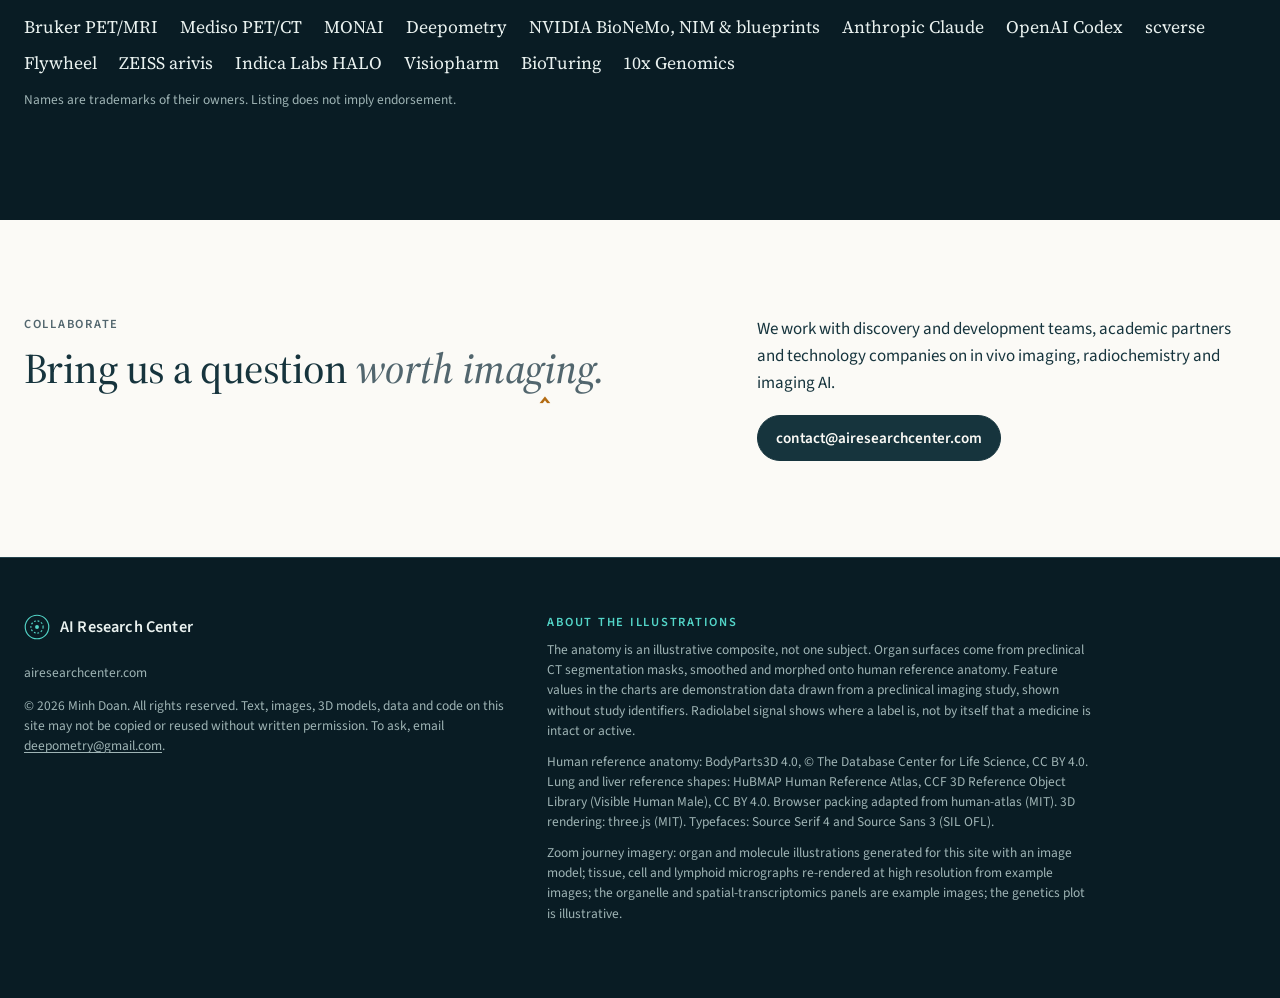
==== commit 0eeba735: "Tools list: add Deepometry, Anthropic Claude and OpenAI Codex" ====
--- a/index.html
+++ b/index.html
@@ -30,7 +30,6 @@
     <nav class="nav" aria-label="Sections">
       <a href="#facility">The facility</a>
       <a href="#scales">Body to molecule</a>
-      <a href="#follow">What we follow</a>
       <a href="#lab">Inside the lab</a>
       <a href="#knowledge">Collective intelligence</a>
       <a class="nav-cta" href="#contact">Collaborate</a>
@@ -235,29 +234,6 @@
   </div>
 </section>
 
-<!-- ============================ WHAT WE FOLLOW ============================ -->
-<section id="follow" class="band band-ink" data-theme="dark" aria-labelledby="follow-title">
-  <div class="wrap grid-12">
-    <div class="col-6">
-      <p class="eyebrow">Tag it, then follow it</p>
-      <h2 id="follow-title" class="display">From small molecules to <em>engineered biologics.</em></h2>
-      <p class="prose-dark">A radioactive label on a medicine lets us measure, repeatedly and without surgery, where the molecule goes: its biodistribution, whether it reaches its target, how it clears and how long it stays. The label shows where the signal is; complementary assays confirm the medicine is intact and active.</p>
-    </div>
-    <div class="col-5 col-start-8">
-      <ul class="chips" aria-label="What we can label and follow">
-        <li>Small molecules</li><li>Peptides</li><li>Antibodies</li><li>Antibody–drug conjugates</li>
-        <li>T-cell engagers</li><li>Oligonucleotides</li><li>Nanoparticles</li><li>Brain-shuttle constructs</li>
-      </ul>
-      <dl class="questions">
-        <div><dt>Does it get there?</dt><dd>Target engagement and exposure at the site that matters.</dd></div>
-        <div><dt>How much, how fast, how long?</dt><dd>Uptake, kinetics and residence time from repeated scans.</dd></div>
-        <div><dt>Does it reach the brain?</dt><dd>Brain uptake measured region by region; confirming delivery beyond the blood vessels takes complementary measures such as blood-signal correction and microscopy.</dd></div>
-        <div><dt>Where else does it go?</dt><dd>Off-target uptake and clearance routes across every organ.</dd></div>
-      </dl>
-    </div>
-  </div>
-</section>
-
 <!-- ============================ 3D FACILITY ============================ -->
 <section id="lab" class="band band-ivory lab" data-theme="light" aria-labelledby="lab-title">
   <div class="wrap grid-12">
@@ -334,7 +310,7 @@
   <div class="wrap ecosystem">
     <p class="eyebrow">Built on open and commercial tools, including</p>
     <ul>
-      <li>Bruker PET/MRI</li><li>Mediso PET/CT</li><li>MONAI</li><li>NVIDIA BioNeMo, NIM &amp; blueprints</li><li>scverse</li><li>Flywheel</li><li>ZEISS arivis</li>
+      <li>Bruker PET/MRI</li><li>Mediso PET/CT</li><li>MONAI</li><li>Deepometry</li><li>NVIDIA BioNeMo, NIM &amp; blueprints</li><li>Anthropic Claude</li><li>OpenAI Codex</li><li>scverse</li><li>Flywheel</li><li>ZEISS arivis</li>
       <li>Indica Labs HALO</li><li>Visiopharm</li><li>BioTuring</li><li>10x Genomics</li>
     </ul>
     <p class="fine">Names are trademarks of their owners. Listing does not imply endorsement.</p>
@@ -366,7 +342,7 @@
     </div>
     <div class="col-7 fine credits">
       <h2>About the illustrations</h2>
-      <p>The anatomy is an illustrative composite, not one subject. Organ surfaces come from preclinical CT segmentation masks, smoothed and morphed onto human reference anatomy. Feature values in the charts are demonstration data with the shape of a whole-body radiomics table (the same features, organs and region counts). Radiolabel signal shows where a label is, not by itself that a medicine is intact or active.</p>
+      <p>The anatomy is an illustrative composite, not one subject. Organ surfaces come from preclinical CT segmentation masks, smoothed and morphed onto human reference anatomy. Feature values in the charts are demonstration data drawn from a preclinical imaging study, shown without study identifiers. Radiolabel signal shows where a label is, not by itself that a medicine is intact or active.</p>
       <p>Human reference anatomy: BodyParts3D 4.0, © The Database Center for Life Science, CC BY 4.0. Lung and liver reference shapes: HuBMAP Human Reference Atlas, CCF 3D Reference Object Library (Visible Human Male), CC BY 4.0. Browser packing adapted from human-atlas (MIT). 3D rendering: three.js (MIT). Typefaces: Source Serif 4 and Source Sans 3 (SIL OFL).</p>
       <p>Zoom journey imagery: organ and molecule illustrations generated for this site with an image model; tissue, cell and lymphoid micrographs re-rendered at high resolution from example images; the organelle and spatial-transcriptomics panels are example images; the genetics plot is illustrative.</p>
     </div>
--- a/css/site.css
+++ b/css/site.css
@@ -392,7 +392,7 @@
 .scales-intro { margin-bottom: 36px; }
 .sc-hint { color: var(--teal); font-weight: 600; }
 .scales-track { position: relative; height: calc((var(--levels) - 1 + .7) * 100svh + 100svh); }
-.scales-view { position: sticky; top: 60px; height: calc(var(--fit-h, 100svh) - 60px); overflow: hidden; background: #05141a; }
+.scales-view { position: sticky; top: 60px; height: calc(100svh - 60px); overflow: hidden; background: #05141a; }
 .scales-layers { position: absolute; inset: 0; }
 .sc-layer { position: absolute; inset: 0; margin: 0; visibility: hidden; will-change: transform, filter, opacity; }
 .sc-layer img { width: 100%; height: 100%; object-fit: cover; display: block; }
@@ -464,7 +464,7 @@
 /* zoom as a self-playing widget (embed/scales.html): fits its frame, never scrolls */
 .scales.is-player { padding-top: 0; }
 .scales.is-player .scales-track { height: 100svh; }
-.scales.is-player .scales-view { position: relative; top: 0; height: var(--fit-h, 100svh); }
+.scales.is-player .scales-view { position: relative; top: 0; height: 100svh; }
 .sc-controls { position: absolute; z-index: 6; left: max(18px, calc((100% - var(--max)) / 2)); bottom: 28px; width: min(440px, calc(58% - 40px)); display: flex; align-items: center; gap: 12px; }
 .sc-controls .sc-scrub { flex: 1; min-width: 0; }
 @media (max-width: 900px) {
@@ -489,13 +489,15 @@
 @media (max-width: 900px) { .sc-rail { display: contents; } }
 
 /* "imagining": the two inserted letters are the point (imaging -> imagining). They carry the
-   accent gradient and a proofreader's insertion caret below the line, and grow in the first time the heading
-   comes into view (main.entry.js adds .armed then .is-in; without scripts they simply show). */
+   accent gradient and a proofreader's insertion caret below the line, and grow in while the heading
+   is in view, then slip out and in again in a 7 s loop (main.entry.js adds .armed, and .is-in
+   while the heading is on screen; without scripts they simply show). */
 .imagine { white-space: nowrap; }
 .imagine .add { position: relative; display: inline-block; }
 .imagine ins { text-decoration: none; display: inline-block; padding-right: .03em; font-weight: 600; background: linear-gradient(100deg, #16877e 0%, #b36b12 50%, #6b57c9 100%) 0 0 / 220% 100%; -webkit-background-clip: text; background-clip: text; color: transparent; -webkit-text-fill-color: transparent; animation: imagine-shimmer 5s ease-in-out infinite alternate; }
 .imagine .add::before { content: "\2038"; position: absolute; left: 50%; bottom: -.36em; transform: translateX(-50%); font-style: normal; font-weight: 600; font-size: .62em; line-height: 1; color: #b36b12; animation: imagine-bob 2.6s ease-in-out infinite; }
-.imagine.armed ins { font-size: 0; opacity: 0; transition: font-size 1.1s var(--ease) .3s, opacity .9s ease .3s; }
-.imagine.armed.is-in ins { font-size: 1em; opacity: 1; }
+.imagine.armed ins { font-size: 0; opacity: 0; }
+.imagine.armed.is-in ins { animation: imagine-insert 7s var(--ease) .3s infinite, imagine-shimmer 5s ease-in-out infinite alternate; }
+@keyframes imagine-insert { 0%, 16% { font-size: 0; opacity: 0; } 30%, 84% { font-size: 1em; opacity: 1; } 96%, 100% { font-size: 0; opacity: 0; } }
 @keyframes imagine-shimmer { to { background-position: 100% 0; } }
 @keyframes imagine-bob { 50% { transform: translate(-50%, .1em); } }
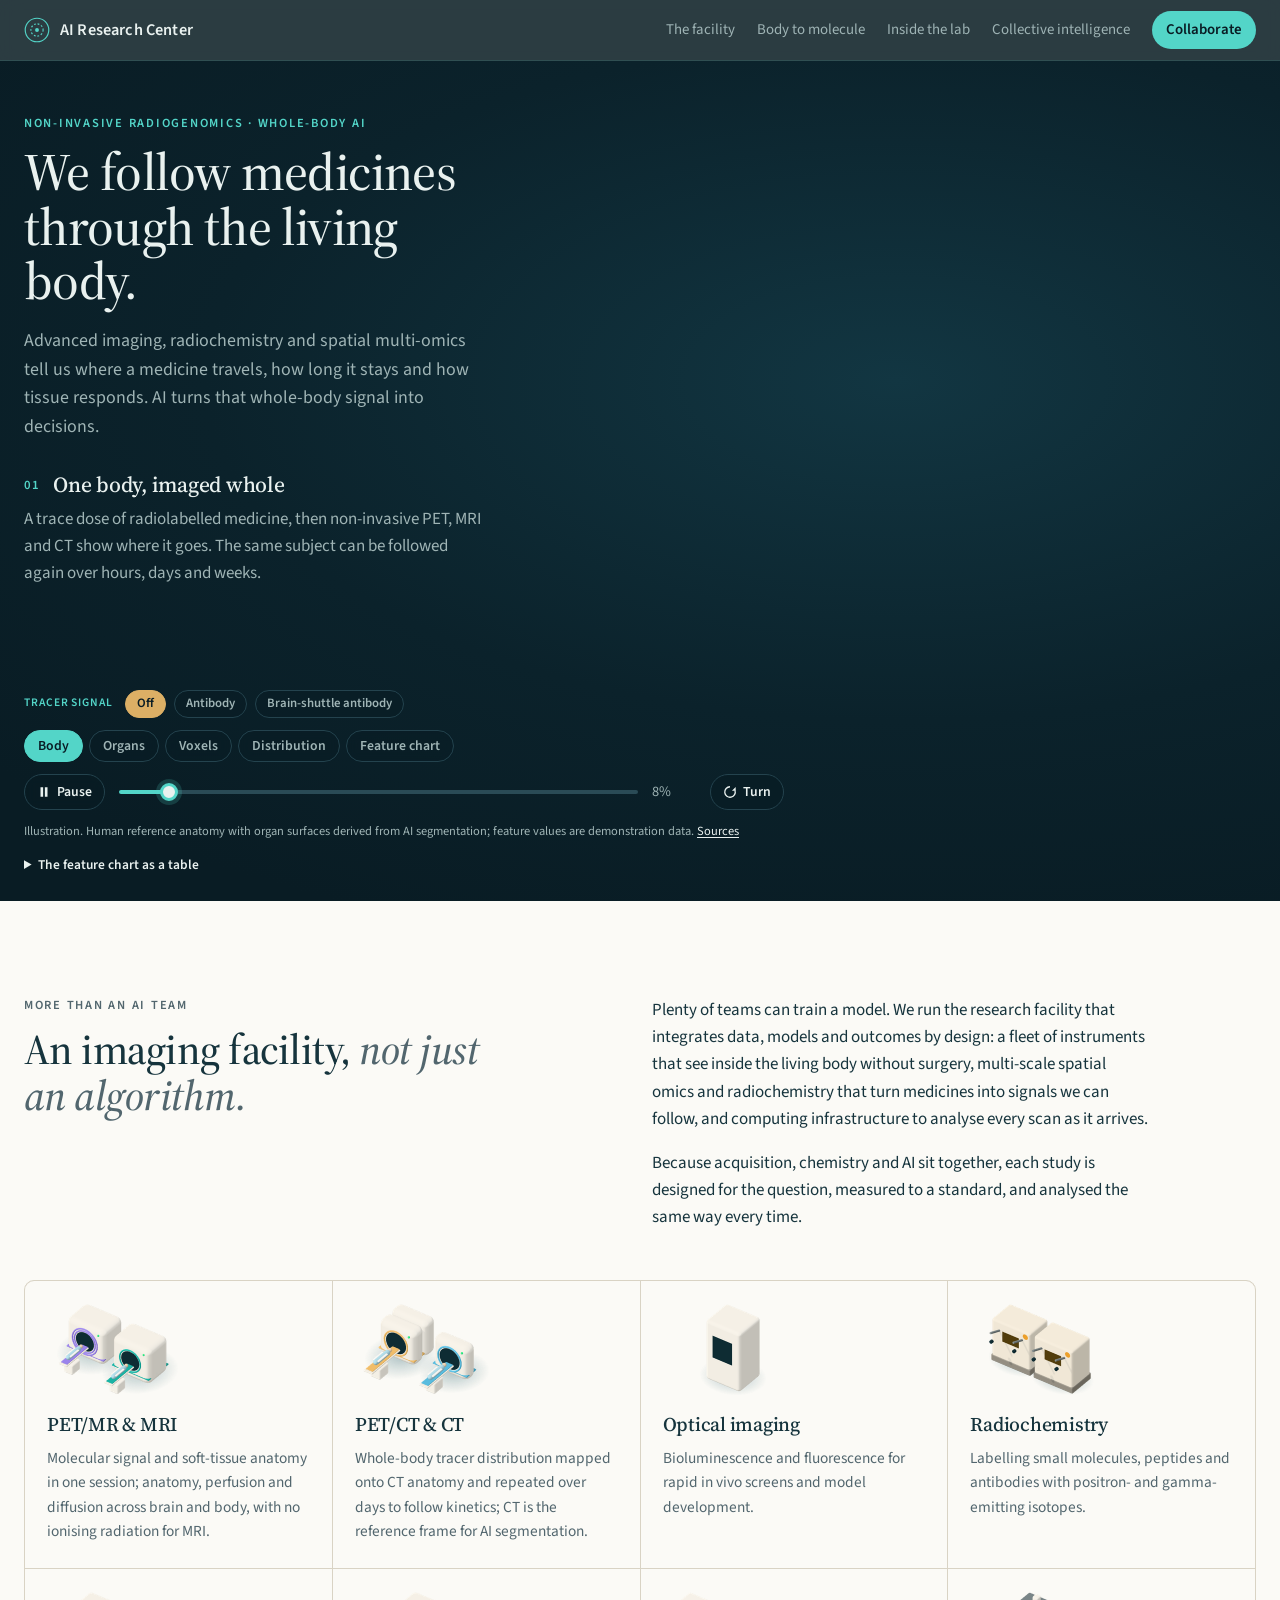
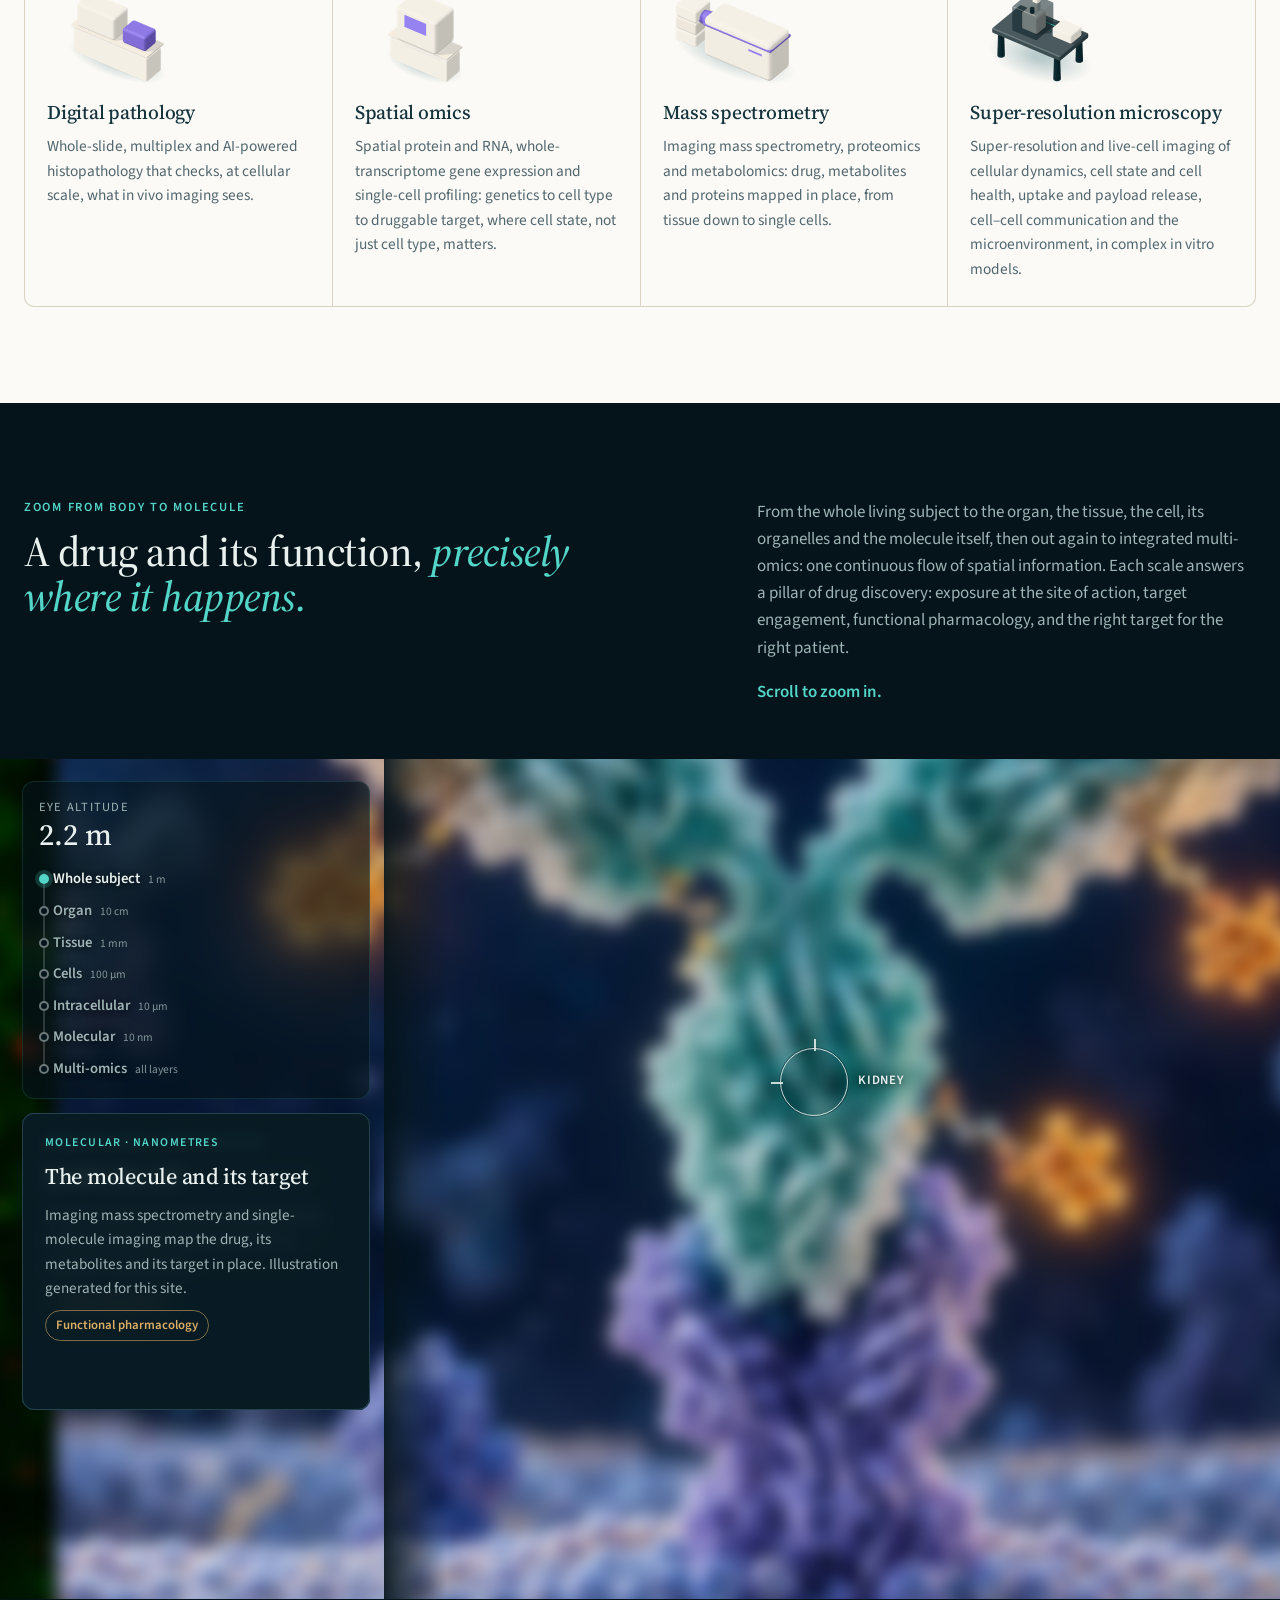
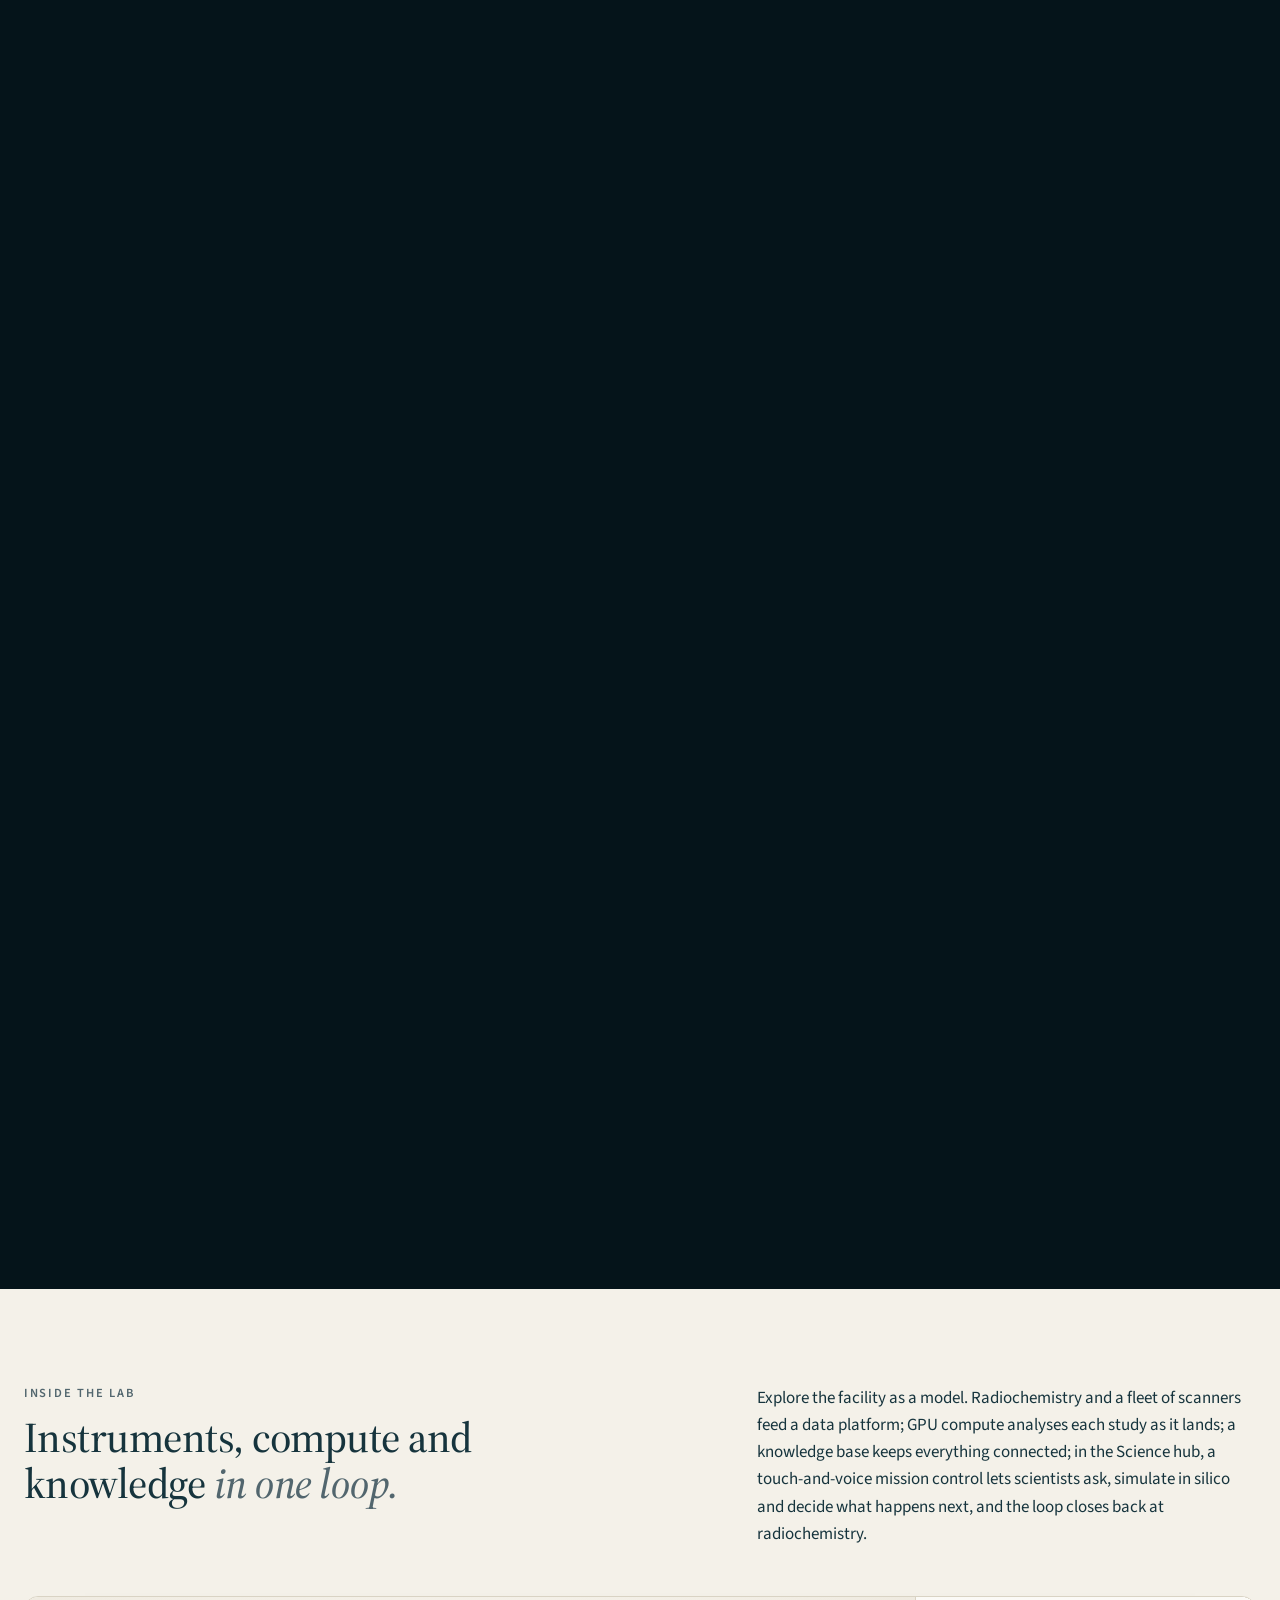
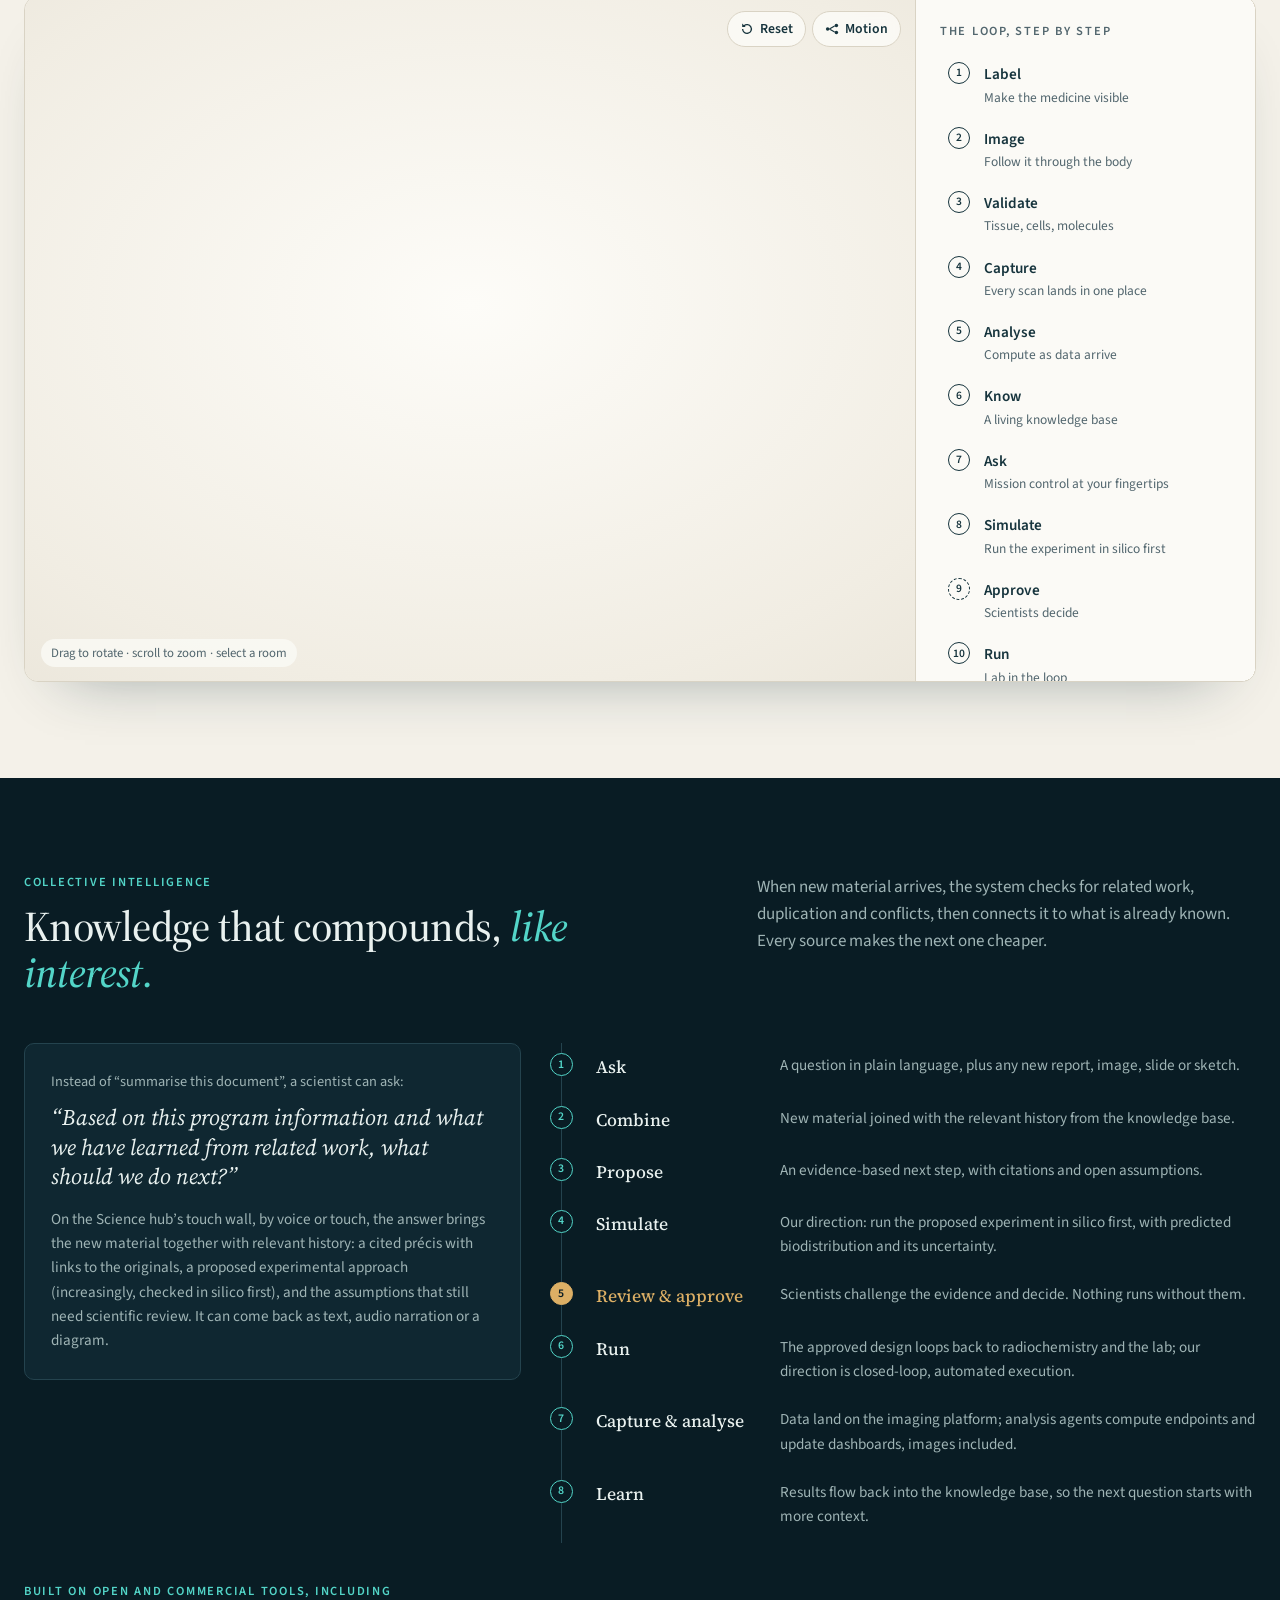
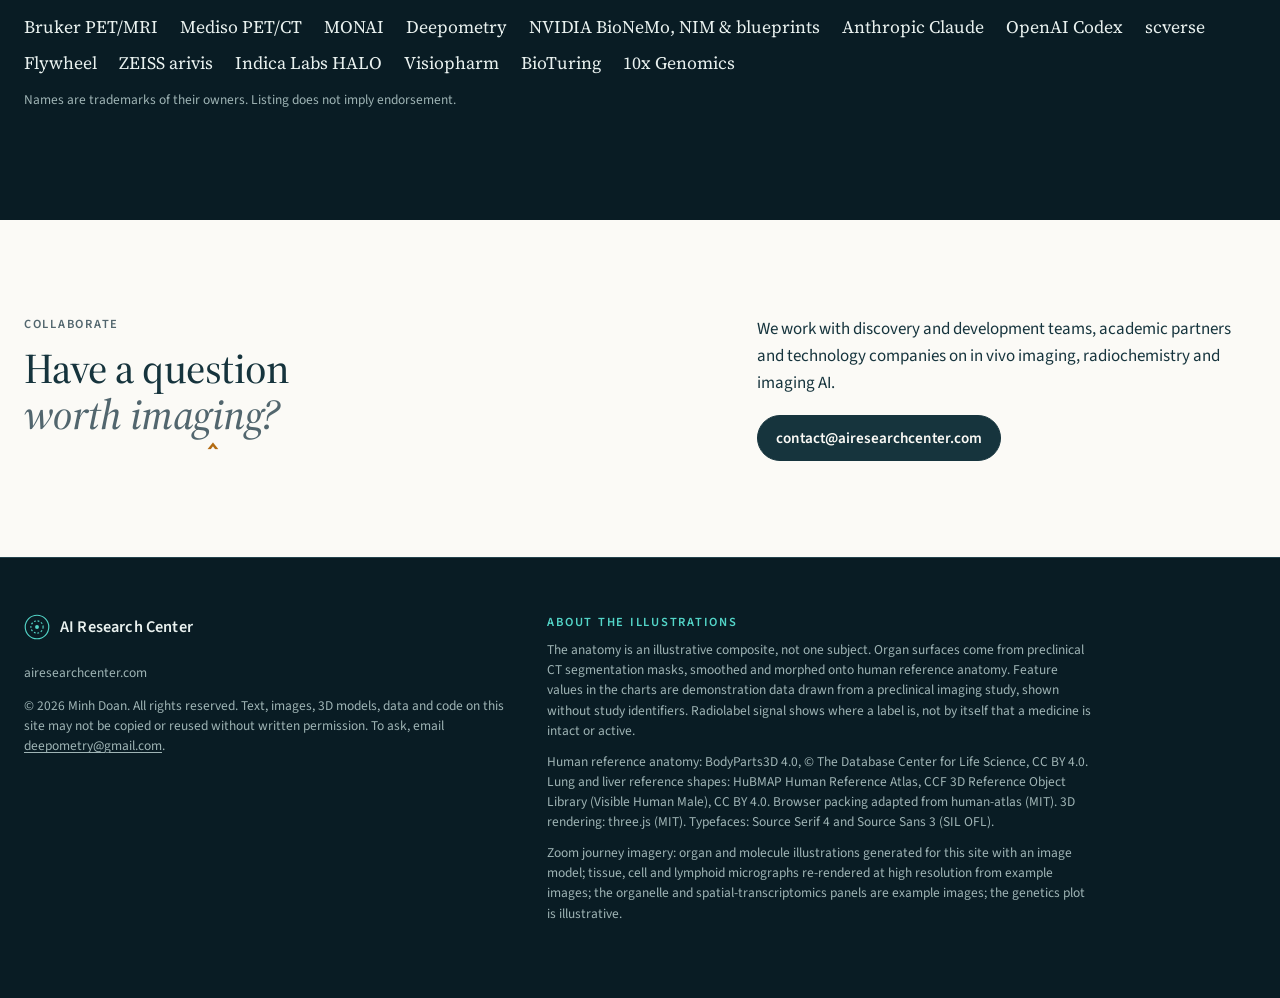
==== commit 612b000c: "Zoom plays inside tall Google Sites frames; Have a question worth imagining?" ====
--- a/index.html
+++ b/index.html
@@ -178,7 +178,7 @@
     </div>
     <div class="col-5 col-start-8">
       <p class="prose-dark">From the whole living subject to the organ, the tissue, the cell, its organelles and the molecule itself, then out again to integrated multi-omics: one continuous flow of spatial information. Each scale answers a pillar of drug discovery: exposure at the site of action, target engagement, functional pharmacology, and the right target for the right patient.</p>
-      <p class="prose-dark sc-hint">Scroll to zoom in.</p>
+      <p class="prose-dark sc-hint"><span class="when-page">Scroll to zoom in.</span><span class="when-player">It plays by itself: use the scale ladder or the slider to explore.</span></p>
     </div>
   </div>
   <div class="scales-track" style="--levels:7">
@@ -228,7 +228,11 @@
         <article class="sc-card"><p class="k">Molecular · nanometres</p><h3>The molecule and its target</h3><p>Imaging mass spectrometry and single-molecule imaging map the drug, its metabolites and its target in place. Illustration generated for this site.</p><p class="pillar">Functional pharmacology</p></article>
         <article class="sc-card"><p class="k">Multi-omics · every layer</p><h3>Integrated multi-omics</h3><p>Human genetics, single-cell states, spatial transcriptomics and spatial proteomics aligned to the image: genetics to cell type to druggable target.</p><p class="pillar">Right target, right patient</p></article>
       </div>
-      <!-- sc-controls -->
+      <div class="sc-controls" role="group" aria-label="Zoom controls">
+        <button type="button" class="sc-play icon-btn" aria-pressed="true"><svg viewBox="0 0 16 16" aria-hidden="true"><path class="i-play" d="M4 2.5v11l9-5.5z"/><path class="i-pause" d="M4 2.5h3v11H4zm5 0h3v11H9z"/></svg><span>Pause</span></button>
+        <label class="sr-only" for="sc-scrub">Zoom from whole subject to molecule</label>
+        <input id="sc-scrub" class="sc-scrub" type="range" min="0" max="1000" step="1" value="0">
+      </div>
       </div>
     </div>
   </div>
@@ -322,7 +326,7 @@
   <div class="wrap grid-12">
     <div class="col-6">
       <p class="eyebrow">Collaborate</p>
-      <h2 id="contact-title" class="display">Bring us a question <em>worth <span class="imagine" title="Not a typo: from imaging to imagining">imag<span class="add"><ins>in</ins></span>ing</span>.</em></h2>
+      <h2 id="contact-title" class="display">Have a question<br> <em>worth <span class="imagine" title="Not a typo: from imaging to imagining">imag<span class="add"><ins>in</ins></span>ing</span>?</em></h2>
     </div>
     <div class="col-5 col-start-8 prose">
       <p>We work with discovery and development teams, academic partners and technology companies on in vivo imaging, radiochemistry and imaging AI.</p>
--- a/css/site.css
+++ b/css/site.css
@@ -166,7 +166,7 @@
 
 @media (max-width: 900px) {
   .anat { display: block; min-height: 0; }
-  .anat-stage { position: relative; height: 72svh; min-height: 460px; }
+  .anat-stage { position: relative; height: min(72svh, 760px); min-height: 460px; }
   .hero-copy { padding-top: 22px; }
   .hero-copy > * { max-width: 62ch; }
   .anat-controls { padding: 18px 0 28px; }
@@ -247,7 +247,7 @@
 .fac-detail .btn { margin-top: 8px; }
 @media (max-width: 1000px) {
   .facility { grid-template-columns: 1fr; }
-  .fac-stage { height: 64svh; min-height: 420px; }
+  .fac-stage { height: min(64svh, 680px); min-height: 420px; }
   .fac-panel { border-left: 0; border-top: 1px solid var(--line); max-height: none; min-height: 0; }
 }
 
@@ -392,11 +392,12 @@
 .scales-intro { margin-bottom: 36px; }
 .sc-hint { color: var(--teal); font-weight: 600; }
 .scales-track { position: relative; height: calc((var(--levels) - 1 + .7) * 100svh + 100svh); }
-.scales-view { position: sticky; top: 60px; height: calc(100svh - 60px); overflow: hidden; background: #05141a; }
+.scales-view { position: sticky; top: 60px; height: calc(100svh - 60px); overflow: hidden; background: #05141a; container: scview / size; }
 .scales-layers { position: absolute; inset: 0; }
 .sc-layer { position: absolute; inset: 0; margin: 0; visibility: hidden; will-change: transform, filter, opacity; }
 .sc-layer img { width: 100%; height: 100%; object-fit: cover; display: block; }
 .sc-layer.is-settled img { animation: sc-drift 22s ease-in-out infinite alternate; }
+.scales.is-paused .sc-layer.is-settled img { animation-play-state: paused; }
 @keyframes sc-drift { from { transform: scale(1) translate(0, 0); } to { transform: scale(1.035) translate(-0.6%, 0.4%); } }
 .sc-vignette { position: absolute; inset: 0; z-index: 3; pointer-events: none; background: radial-gradient(120% 90% at 50% 50%, transparent 55%, rgba(5, 20, 26, .78) 100%), linear-gradient(90deg, rgba(5, 20, 26, .78) 0%, transparent 32%, transparent 62%, rgba(5, 20, 26, .72) 100%); }
 .sc-reticle { position: absolute; z-index: 4; width: 0; height: 0; pointer-events: none; transition: opacity .2s; }
@@ -409,12 +410,12 @@
 .sc-alt { margin: 0; font-size: .78rem; letter-spacing: .1em; text-transform: uppercase; color: var(--on-dark-muted); }
 .sc-alt b { display: block; font: 500 1.9rem/1.1 var(--serif); letter-spacing: 0; text-transform: none; color: var(--on-dark); font-variant-numeric: tabular-nums; }
 .sc-ladder { list-style: none; margin: 0; padding: 0 0 0 14px; position: relative; display: grid; gap: 4px; pointer-events: auto; }
-.sc-ladder::before { content: ""; position: absolute; left: 4px; top: 8px; bottom: 8px; width: 2px; background: rgba(233, 241, 239, .18); border-radius: 2px; }
-.sc-ladder::after { content: ""; position: absolute; left: 4px; top: 8px; width: 2px; height: calc((100% - 16px) * var(--ladder, 0)); background: var(--teal); border-radius: 2px; }
+.sc-ladder::before { content: ""; pointer-events: none; position: absolute; left: 4px; top: 8px; bottom: 8px; width: 2px; background: rgba(233, 241, 239, .18); border-radius: 2px; }
+.sc-ladder::after { content: ""; pointer-events: none; position: absolute; left: 4px; top: 8px; width: 2px; height: calc((100% - 16px) * var(--ladder, 0)); background: var(--teal); border-radius: 2px; }
 .sc-ladder li { position: relative; display: flex; align-items: baseline; gap: 8px; }
-.sc-ladder li::before { content: ""; position: absolute; left: -14px; top: 9px; width: 10px; height: 10px; border-radius: 50%; background: #05141a; border: 2px solid rgba(233, 241, 239, .45); }
+.sc-ladder li::before { content: ""; pointer-events: none; position: absolute; left: -14px; top: 9px; width: 10px; height: 10px; border-radius: 50%; background: #05141a; border: 2px solid rgba(233, 241, 239, .45); }
 .sc-ladder li.is-active::before { background: var(--teal); border-color: var(--teal); box-shadow: 0 0 0 4px rgba(83, 213, 200, .2); }
-.sc-ladder button { background: none; border: 0; padding: 2px 0; cursor: pointer; color: var(--on-dark-muted); font-size: .92rem; font-weight: 600; text-shadow: 0 1px 6px rgba(0, 0, 0, .7); }
+.sc-ladder button { background: none; border: 0; padding: 2px 0 2px 18px; margin-left: -18px; cursor: pointer; color: var(--on-dark-muted); font-size: .92rem; font-weight: 600; text-shadow: 0 1px 6px rgba(0, 0, 0, .7); }
 .sc-ladder li.is-active button { color: var(--on-dark); }
 .sc-ladder small { color: var(--on-dark-muted); font-size: .72rem; opacity: .8; }
 .sc-cards { position: absolute; z-index: 5; right: max(18px, calc((100% - var(--max)) / 2)); bottom: 28px; width: min(400px, 42vw); }
@@ -426,7 +427,7 @@
 .sc-card .pillar { margin: 0; display: inline-block; padding: 4px 10px; border-radius: 999px; border: 1px solid rgba(220, 175, 101, .55); color: var(--amber); font-size: .8rem; font-weight: 600; }
 /* multi-omics: plates stacked in 3D, separating over the last stretch of scroll */
 .sc-omics { display: grid; place-items: center; background: radial-gradient(80% 70% at 55% 50%, #0f2f3a 0%, #05141a 70%); perspective: 1400px; }
-.sc-stack { position: relative; width: min(44vmin, 420px); aspect-ratio: 1; transform: rotateX(58deg) rotateZ(-36deg); transform-style: preserve-3d; margin: -8vh 0 0 0; }
+.sc-stack { position: relative; width: min(44cqmin, 420px); aspect-ratio: 1; transform: rotateX(58deg) rotateZ(-36deg); transform-style: preserve-3d; margin: -8cqh 0 0 0; }
 .sc-plate { position: absolute; inset: 0; transform: translateZ(calc((var(--i) - 2) * 22px + var(--sep, 0) * 120px)); transform-style: preserve-3d; opacity: calc(.55 + var(--omics, 0) * .45); }
 .sc-plate img { width: 100%; height: 100%; object-fit: cover; border-radius: 6px; border: 1px solid rgba(233, 241, 239, .35); box-shadow: 0 20px 50px rgba(0, 0, 0, .45); }
 .sc-plate span { position: absolute; left: 104%; top: 6%; white-space: nowrap; transform: rotateZ(36deg) rotateX(-58deg); transform-origin: 0 0; font-size: .82rem; font-weight: 600; color: var(--on-dark); opacity: var(--omics, 0); text-shadow: 0 1px 8px rgba(0, 0, 0, .8); }
@@ -439,11 +440,11 @@
   .sc-card { padding: 14px 16px; }
   .sc-card h3 { font-size: 1.1rem; }
   .sc-card p { font-size: .86rem; }
-  .sc-stack { width: 58vmin; margin: -18vh 0 0 0; }
+  .sc-stack { width: 58cqmin; margin: -18cqh 0 0 0; }
 }
 @media (max-width: 900px) {
   .sc-plate { transform: translateZ(calc((var(--i) - 2) * 14px + var(--sep, 0) * 64px)); }
-  .sc-stack { width: 50vmin; margin: -26vh 0 0 0; }
+  .sc-stack { width: 50cqmin; margin: -26cqh 0 0 0; }
   .sc-plate span { font-size: .7rem; }
 }
 .sc-legend { position: absolute; right: max(24px, calc((100% - var(--max)) / 2 + 20px)); top: 18%; list-style: none; margin: 0; padding: 0; display: grid; gap: 22px; opacity: var(--omics, 0); counter-reset: om 6; }
@@ -451,20 +452,36 @@
 .sc-legend li::before { content: counter(om); display: grid; place-items: center; width: 22px; height: 22px; border-radius: 50%; border: 1px solid var(--teal); color: var(--teal); font-size: .72rem; }
 @media (max-width: 900px) { .sc-legend { right: 12px; top: 128px; gap: 8px; } .sc-legend li { font-size: .74rem; } }
 
+@container scview (max-height: 700px) {
+  .sc-hud { padding: 10px 12px; gap: 6px; }
+  .sc-alt b { font-size: 1.1rem; }
+  .sc-ladder { gap: 0; }
+  .sc-ladder li:not(.is-active) button { font-size: 0; padding: 0; width: 26px; height: 18px; margin-left: -20px; }
+  .sc-ladder li:not(.is-active) small { display: none; }
+  .sc-card .pillar { display: none; }
+  .sc-card p { font-size: .82rem; }
+}
 @media (max-width: 480px), (max-height: 700px) {
   .sc-hud { padding: 10px 12px; gap: 6px; }
   .sc-alt b { font-size: 1.1rem; }
   .sc-ladder { gap: 0; }
-  .sc-ladder li:not(.is-active) button { font-size: 0; padding: 4px 0; }
+  .sc-ladder li:not(.is-active) button { font-size: 0; padding: 0; width: 26px; height: 18px; margin-left: -20px; }
   .sc-ladder li:not(.is-active) small { display: none; }
   .sc-card .pillar { display: none; }
   .sc-card p { font-size: .82rem; }
 }
 
 /* zoom as a self-playing widget (embed/scales.html): fits its frame, never scrolls */
-.scales.is-player { padding-top: 0; }
+.scales.is-player:not(.is-inline) { padding-top: 0; }
 .scales.is-player .scales-track { height: 100svh; }
 .scales.is-player .scales-view { position: relative; top: 0; height: 100svh; }
+/* the page's zoom inside a frame taller than the screen (a Google Sites embed scales with the
+   page width): an in-flow player sized to the screen instead of a sticky, frame-tall view */
+.scales.is-player.is-inline .scales-track { height: auto; }
+.scales.is-player.is-inline .scales-view { height: var(--player-h, 760px); }
+.scales:not(.is-player) .sc-controls { display: none; }
+.sc-hint .when-player, .scales.is-player .sc-hint .when-page { display: none; }
+.scales.is-player .sc-hint .when-player { display: inline; }
 .sc-controls { position: absolute; z-index: 6; left: max(18px, calc((100% - var(--max)) / 2)); bottom: 28px; width: min(440px, calc(58% - 40px)); display: flex; align-items: center; gap: 12px; }
 .sc-controls .sc-scrub { flex: 1; min-width: 0; }
 @media (max-width: 900px) {
@@ -482,7 +499,8 @@
   .sc-vignette { background: radial-gradient(120% 95% at 50% 50%, transparent 58%, rgba(5, 20, 26, .72) 100%), linear-gradient(90deg, rgba(5, 20, 26, .9) 0, transparent 7%); }
   .sc-rail { position: absolute; z-index: 5; left: 0; top: 0; bottom: 0; width: var(--rail); box-sizing: border-box; padding: 22px 14px 22px 22px; display: flex; flex-direction: column; gap: 14px; overflow: hidden; }
   .sc-rail .sc-hud { position: relative; left: auto; top: auto; }
-  .sc-rail .sc-cards { position: relative; right: auto; bottom: auto; width: auto; display: grid; }
+  .sc-rail .sc-hud, .sc-rail .sc-controls { flex: none; }
+  .sc-rail .sc-cards { position: relative; right: auto; bottom: auto; width: auto; display: grid; flex: 0 1 auto; min-height: 0; overflow: auto; }
   .sc-rail .sc-card { position: relative; right: auto; bottom: auto; width: auto; grid-area: 1 / 1; }
   .sc-rail .sc-controls { position: relative; left: auto; bottom: auto; width: auto; }
 }
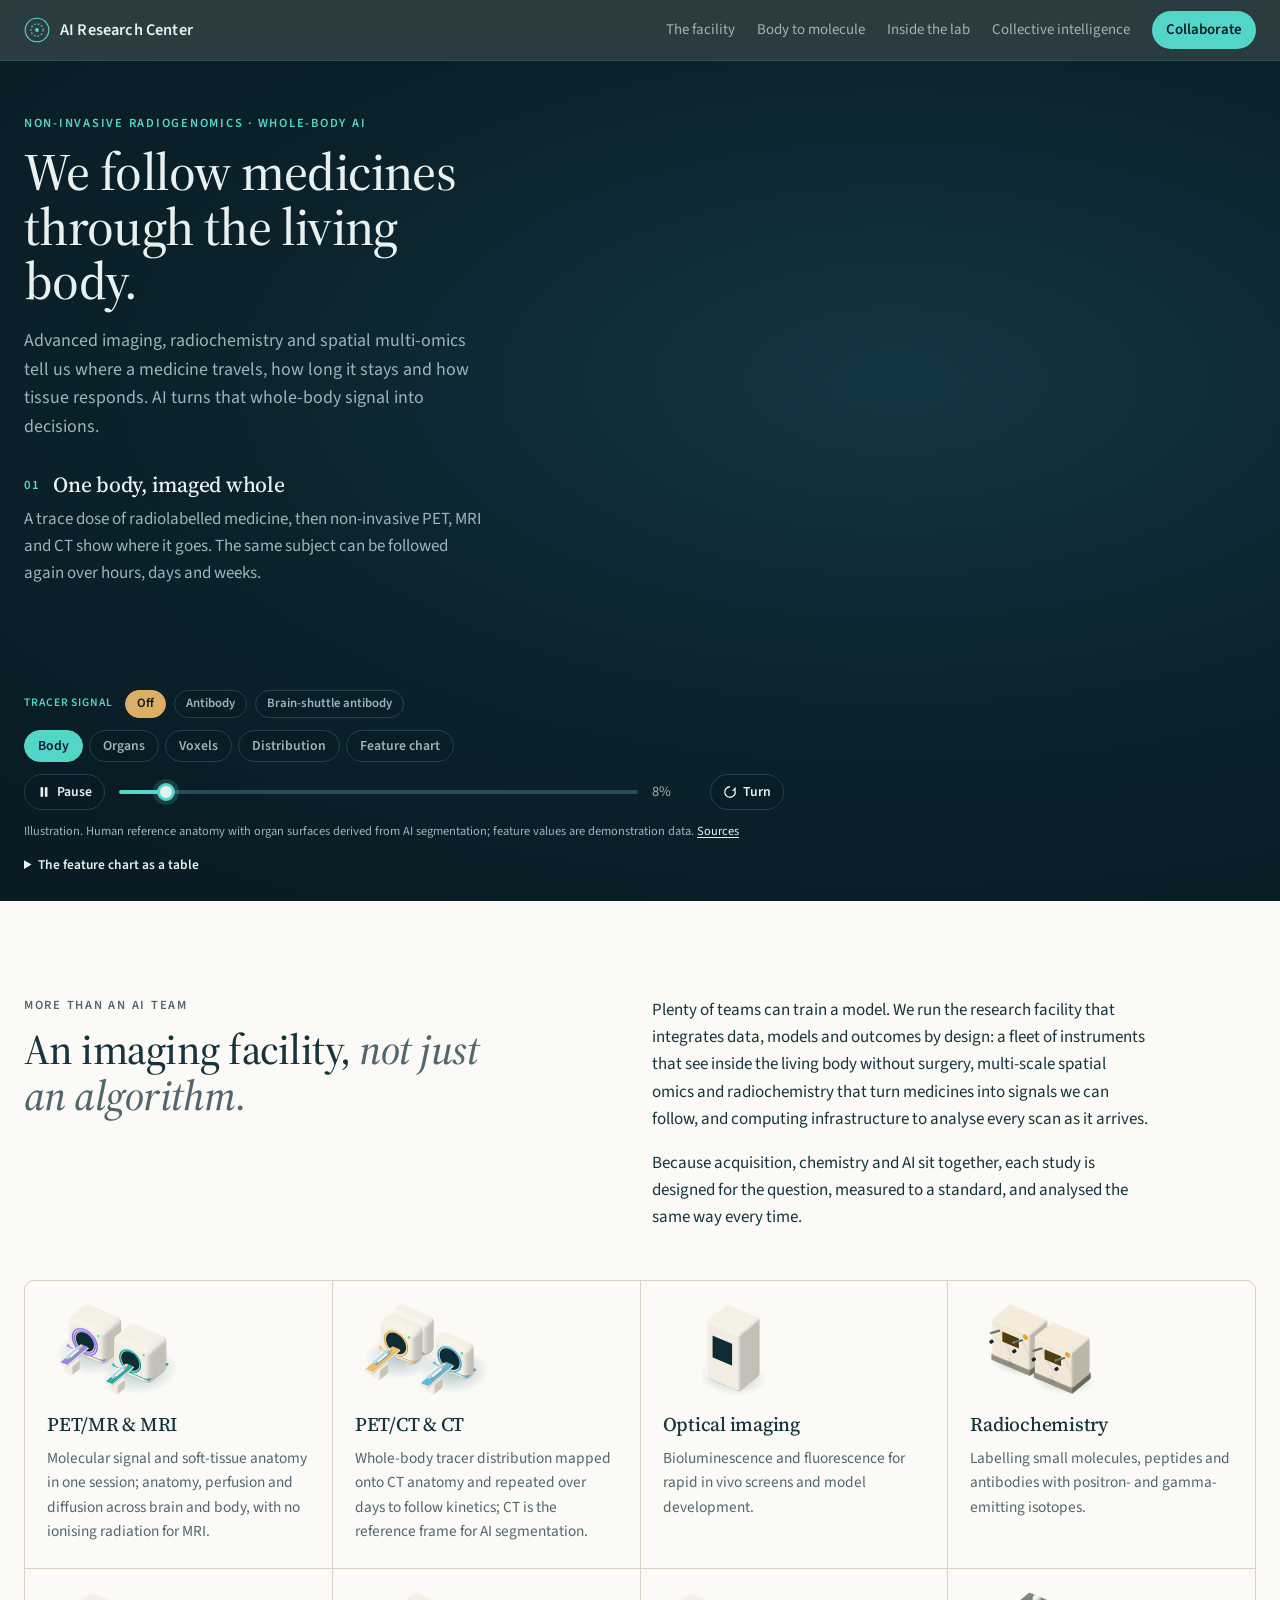
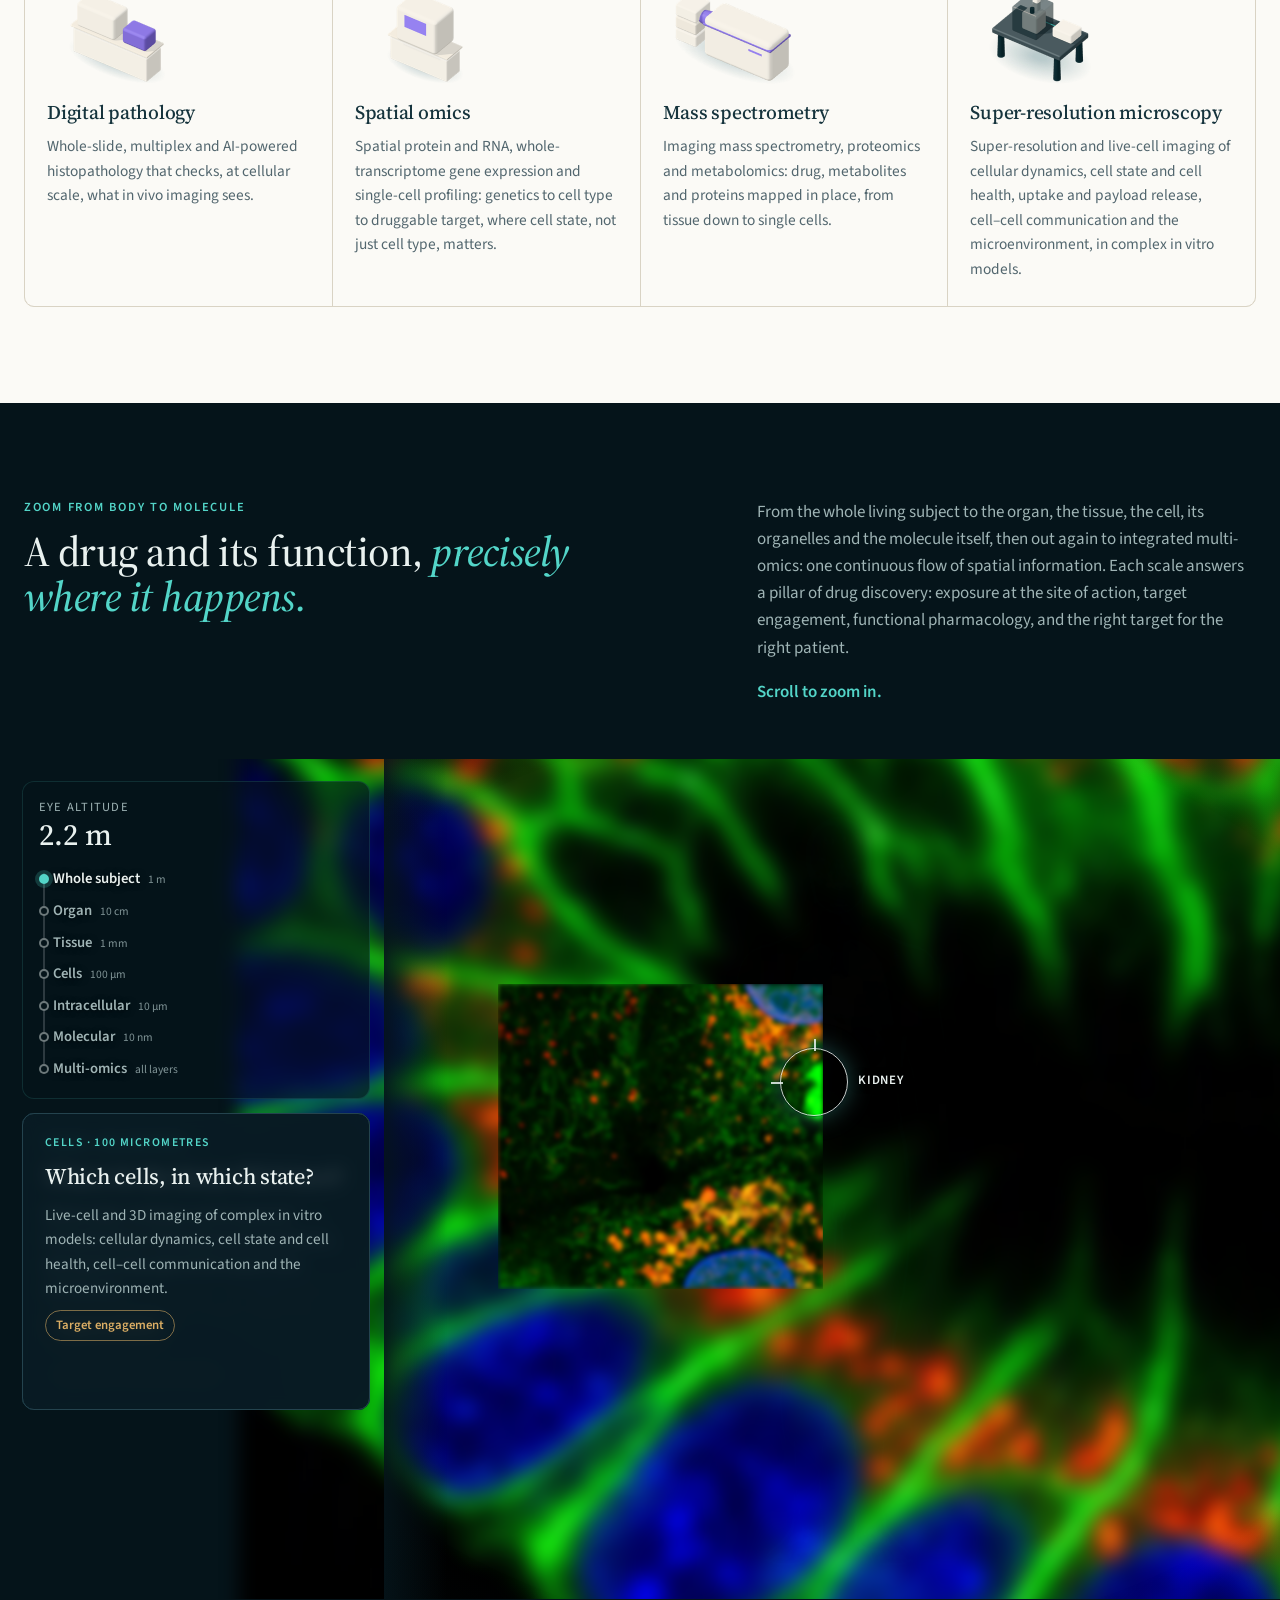
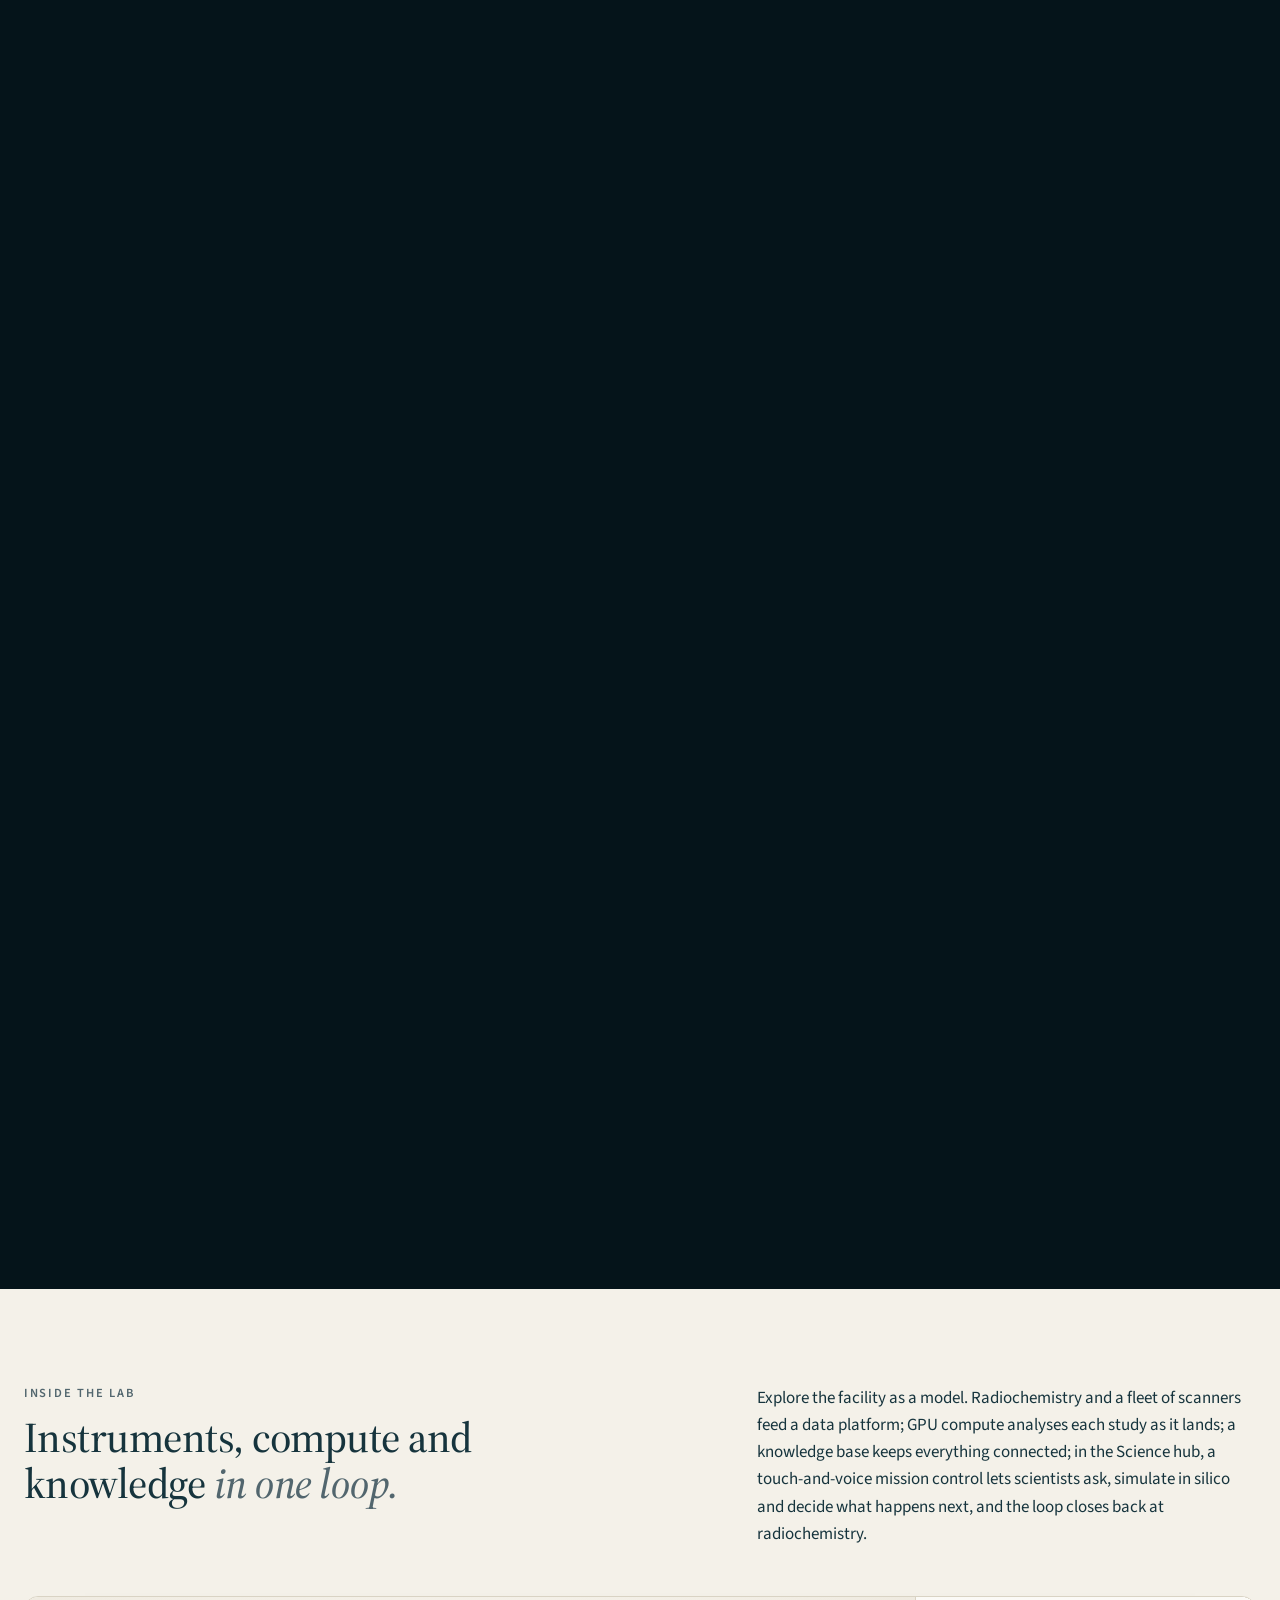
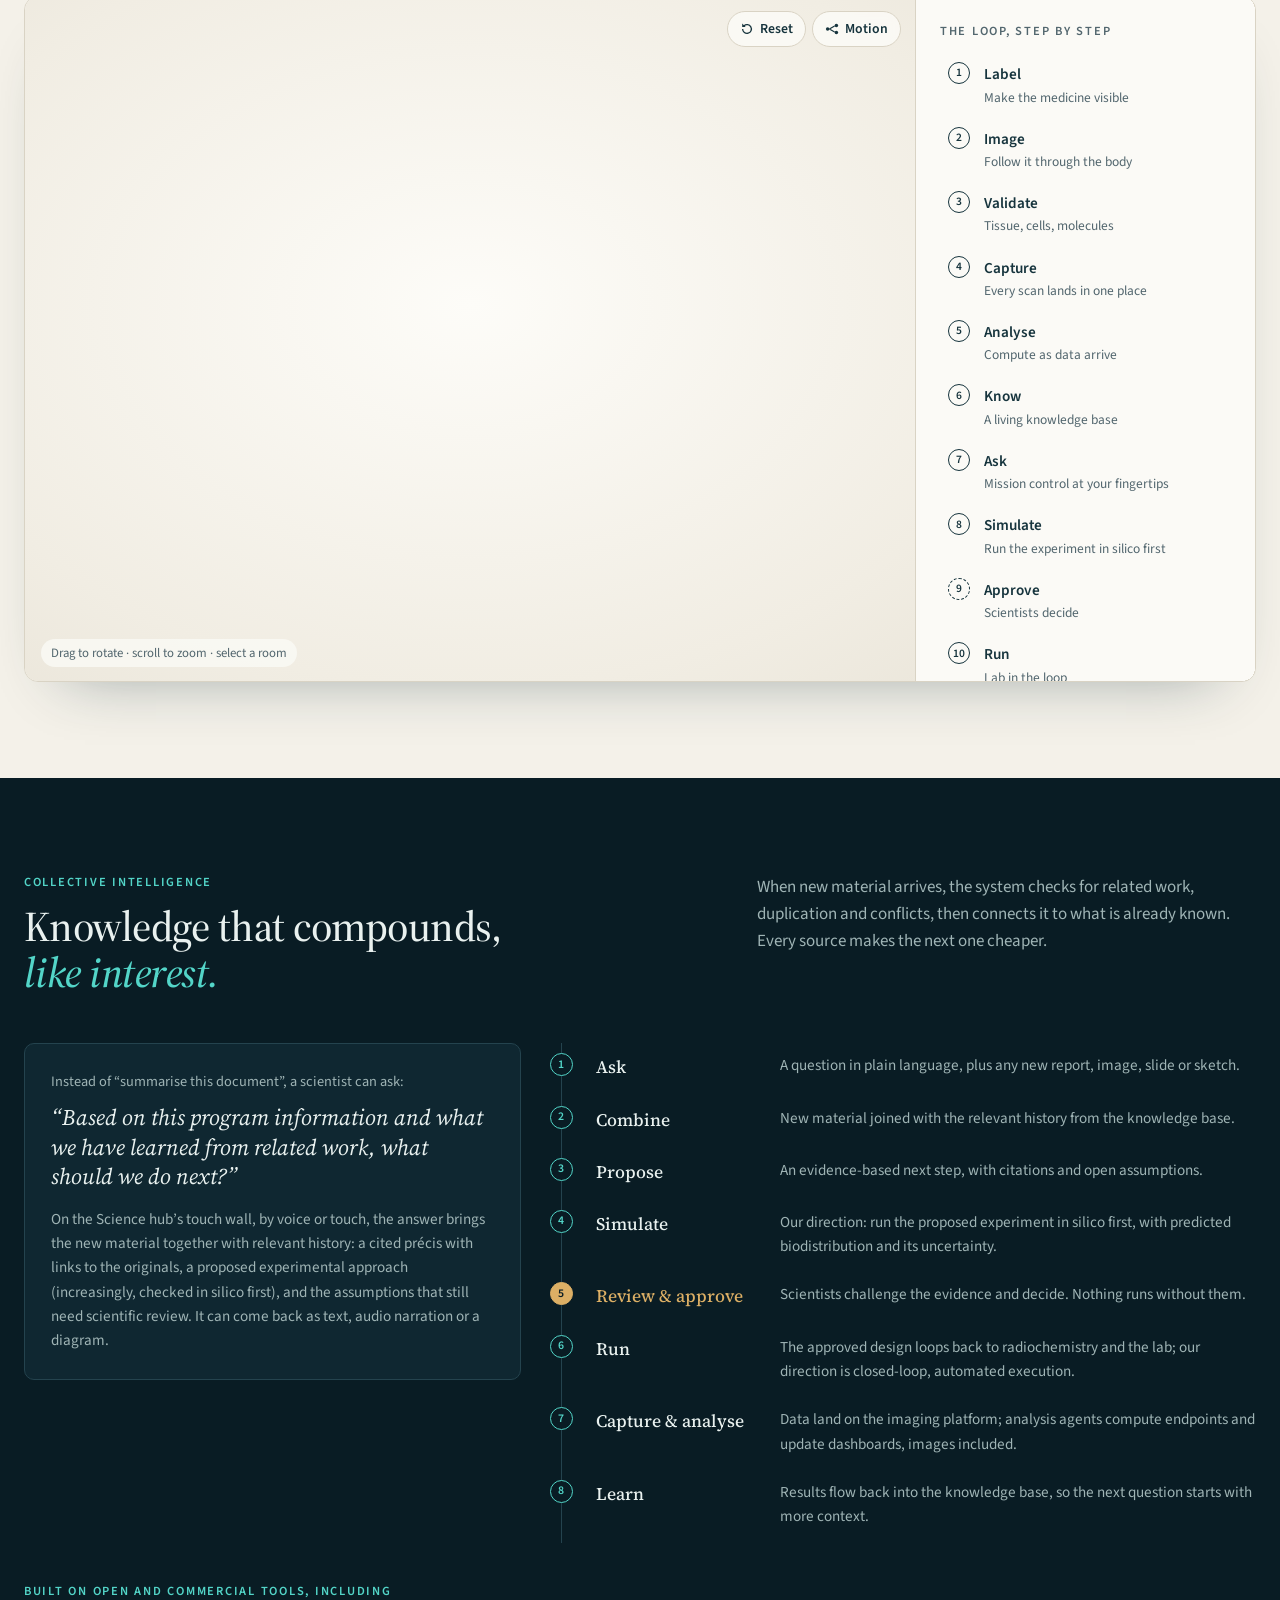
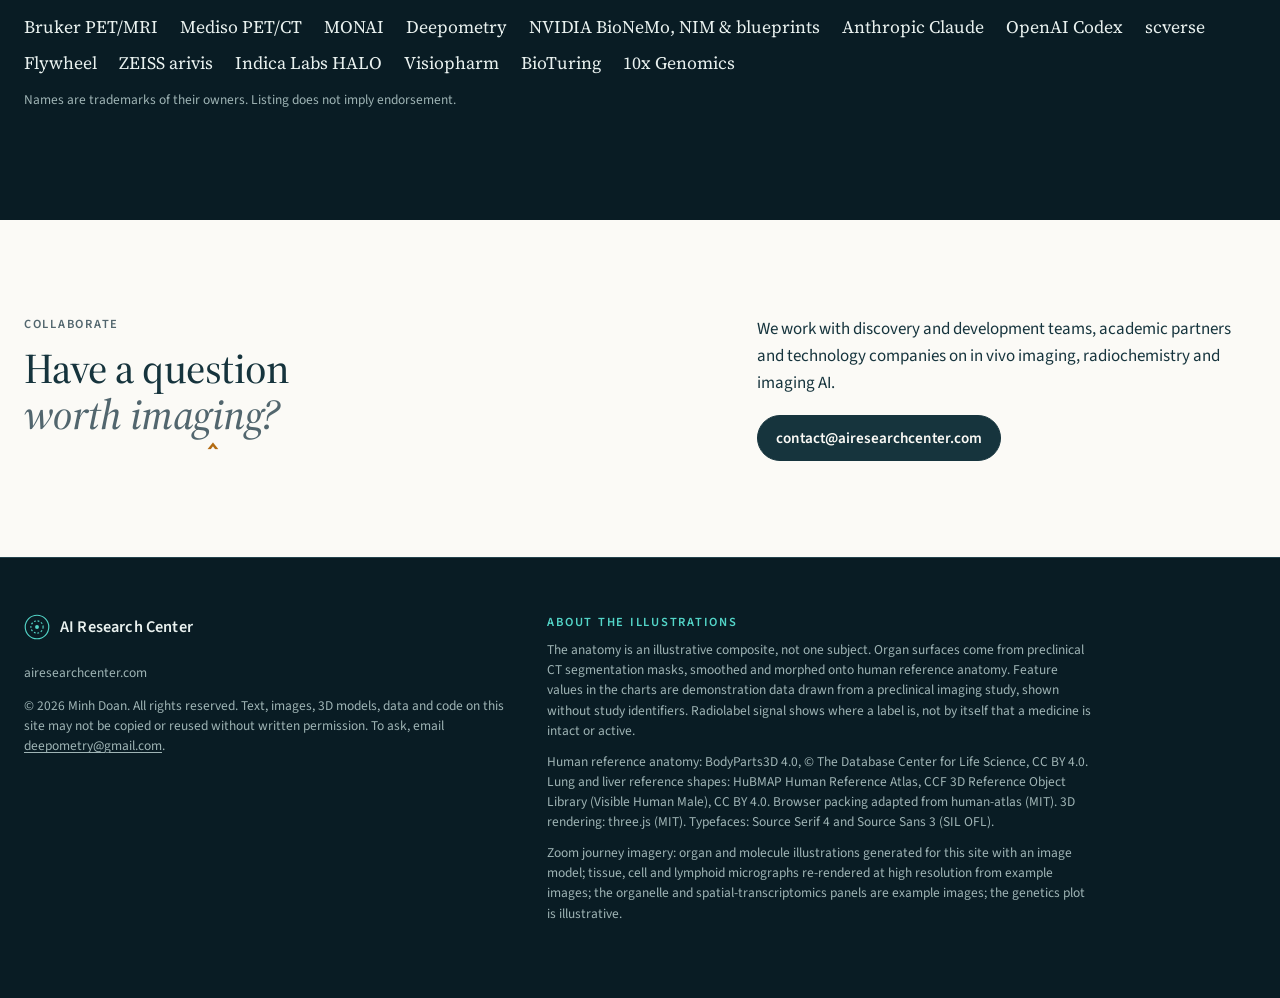
==== commit 4475533e: "No card scrollbar; like interest on one line; imagining loop on desktop" ====
--- a/index.html
+++ b/index.html
@@ -286,7 +286,7 @@
   <div class="wrap grid-12">
     <div class="col-6">
       <p class="eyebrow">Collective intelligence</p>
-      <h2 id="knowledge-title" class="display">Knowledge that compounds, <em>like interest.</em></h2>
+      <h2 id="knowledge-title" class="display">Knowledge that compounds,<br> <em>like interest.</em></h2>
     </div>
     <div class="col-5 col-start-8">
       <p class="prose-dark">When new material arrives, the system checks for related work, duplication and conflicts, then connects it to what is already known. Every source makes the next one cheaper.</p>
--- a/css/site.css
+++ b/css/site.css
@@ -500,7 +500,7 @@
   .sc-rail { position: absolute; z-index: 5; left: 0; top: 0; bottom: 0; width: var(--rail); box-sizing: border-box; padding: 22px 14px 22px 22px; display: flex; flex-direction: column; gap: 14px; overflow: hidden; }
   .sc-rail .sc-hud { position: relative; left: auto; top: auto; }
   .sc-rail .sc-hud, .sc-rail .sc-controls { flex: none; }
-  .sc-rail .sc-cards { position: relative; right: auto; bottom: auto; width: auto; display: grid; flex: 0 1 auto; min-height: 0; overflow: auto; }
+  .sc-rail .sc-cards { position: relative; right: auto; bottom: auto; width: auto; display: grid; flex: 0 1 auto; min-height: 0; overflow: hidden; }   /* no scrollbar: inactive cards sit 8px low (entrance transform) and would make one; very short views clip the card instead */
   .sc-rail .sc-card { position: relative; right: auto; bottom: auto; width: auto; grid-area: 1 / 1; }
   .sc-rail .sc-controls { position: relative; left: auto; bottom: auto; width: auto; }
 }
